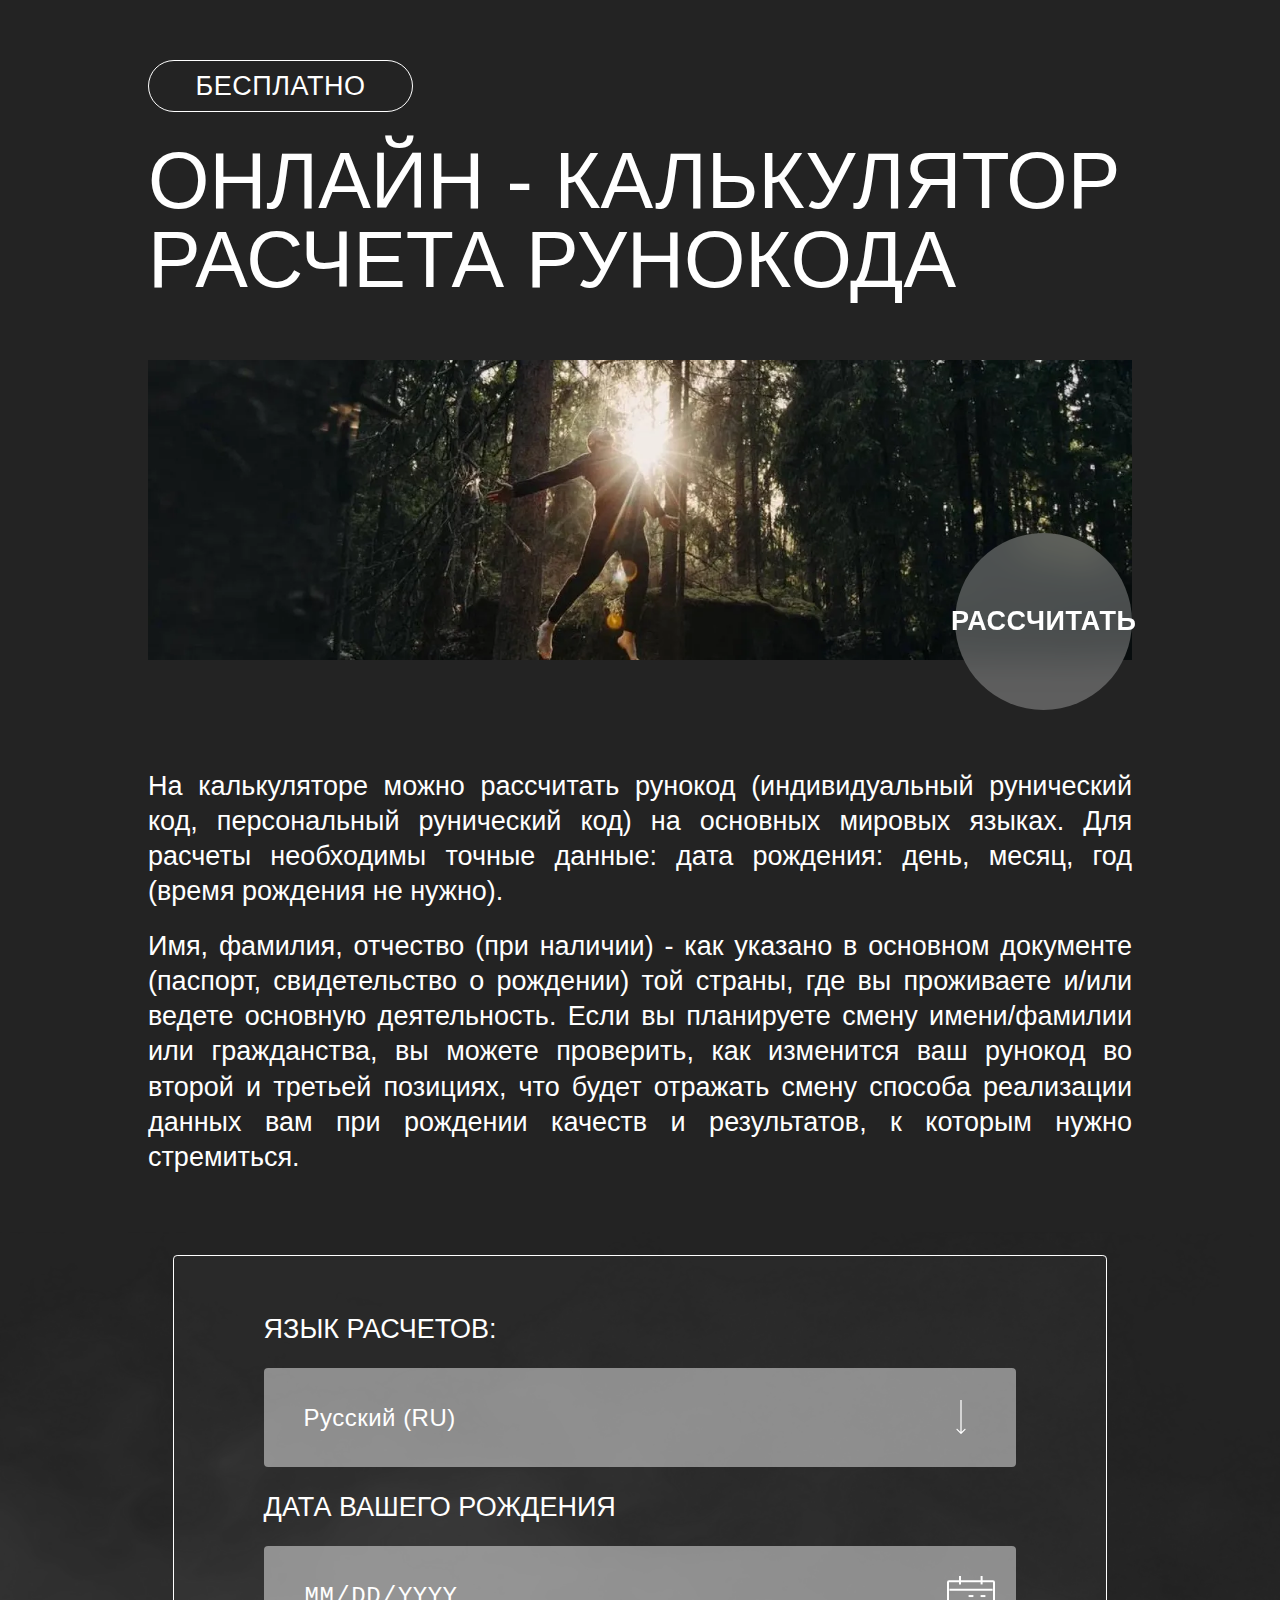
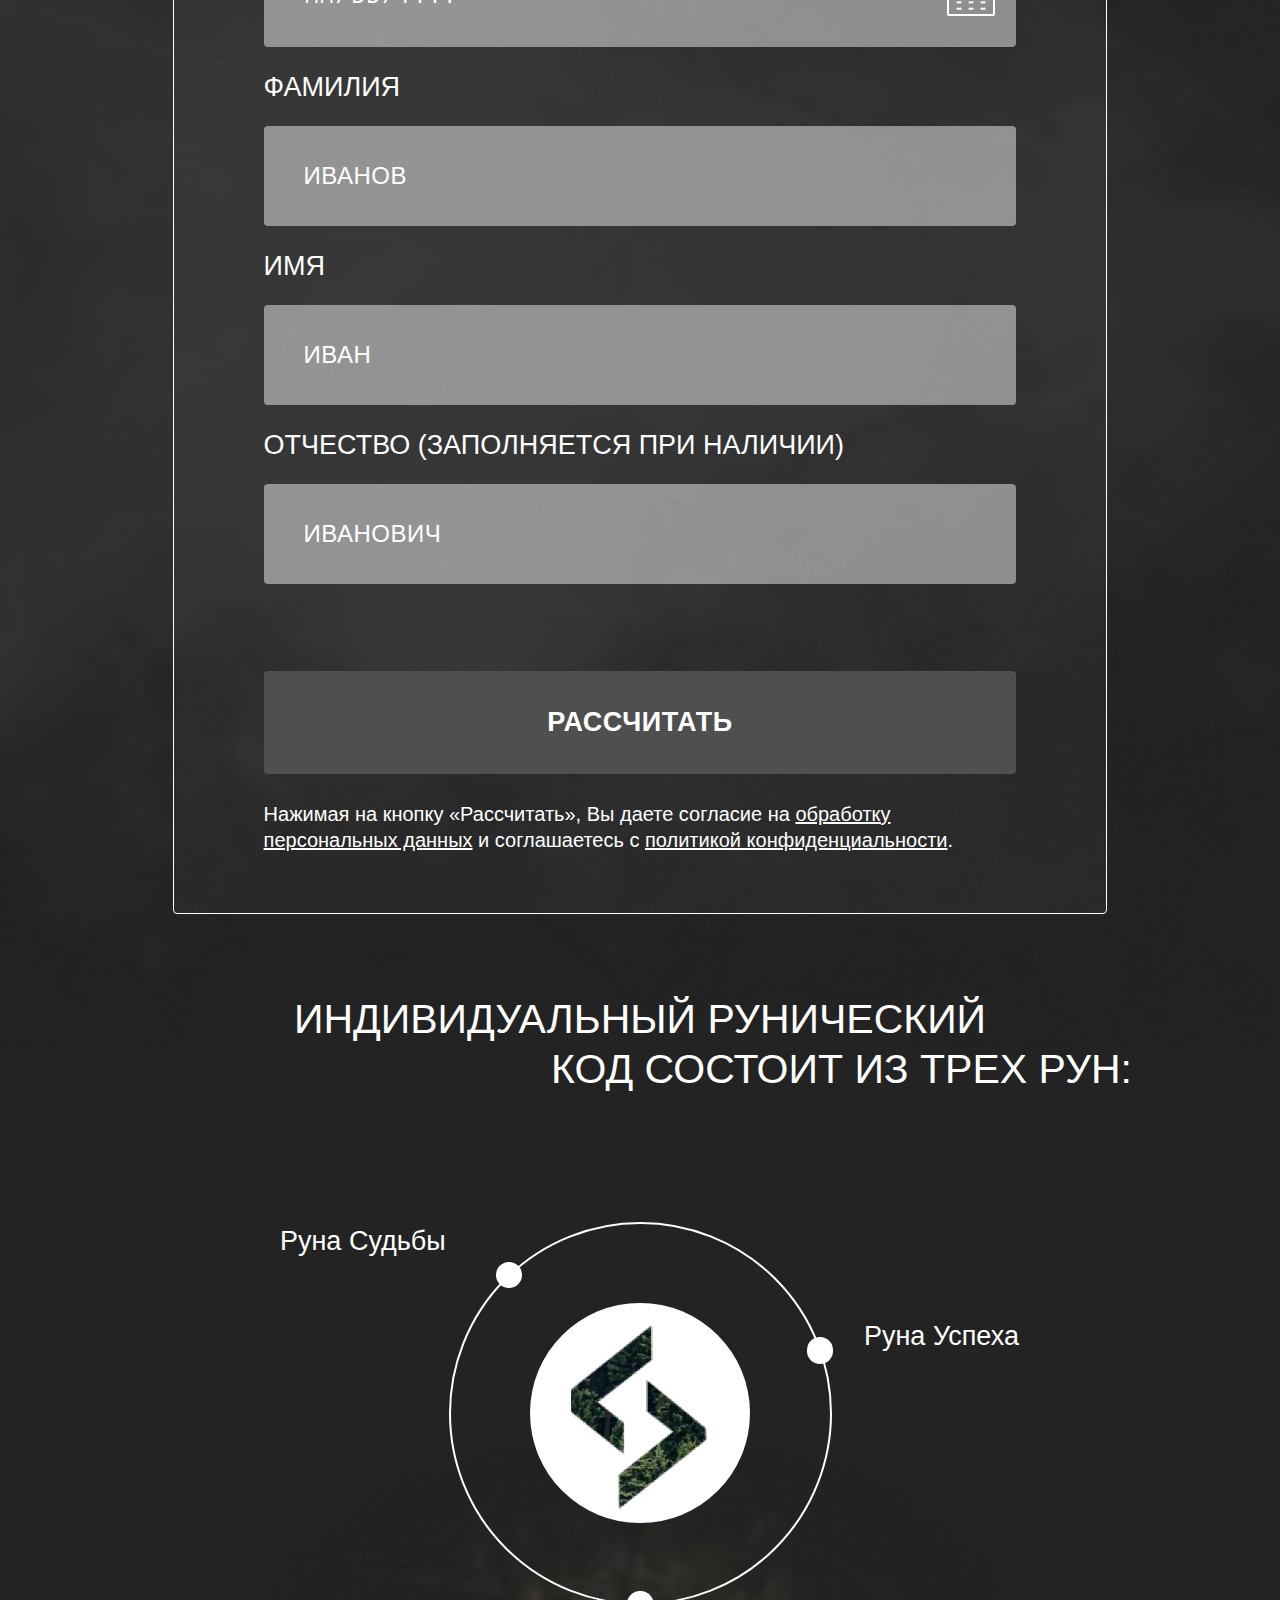
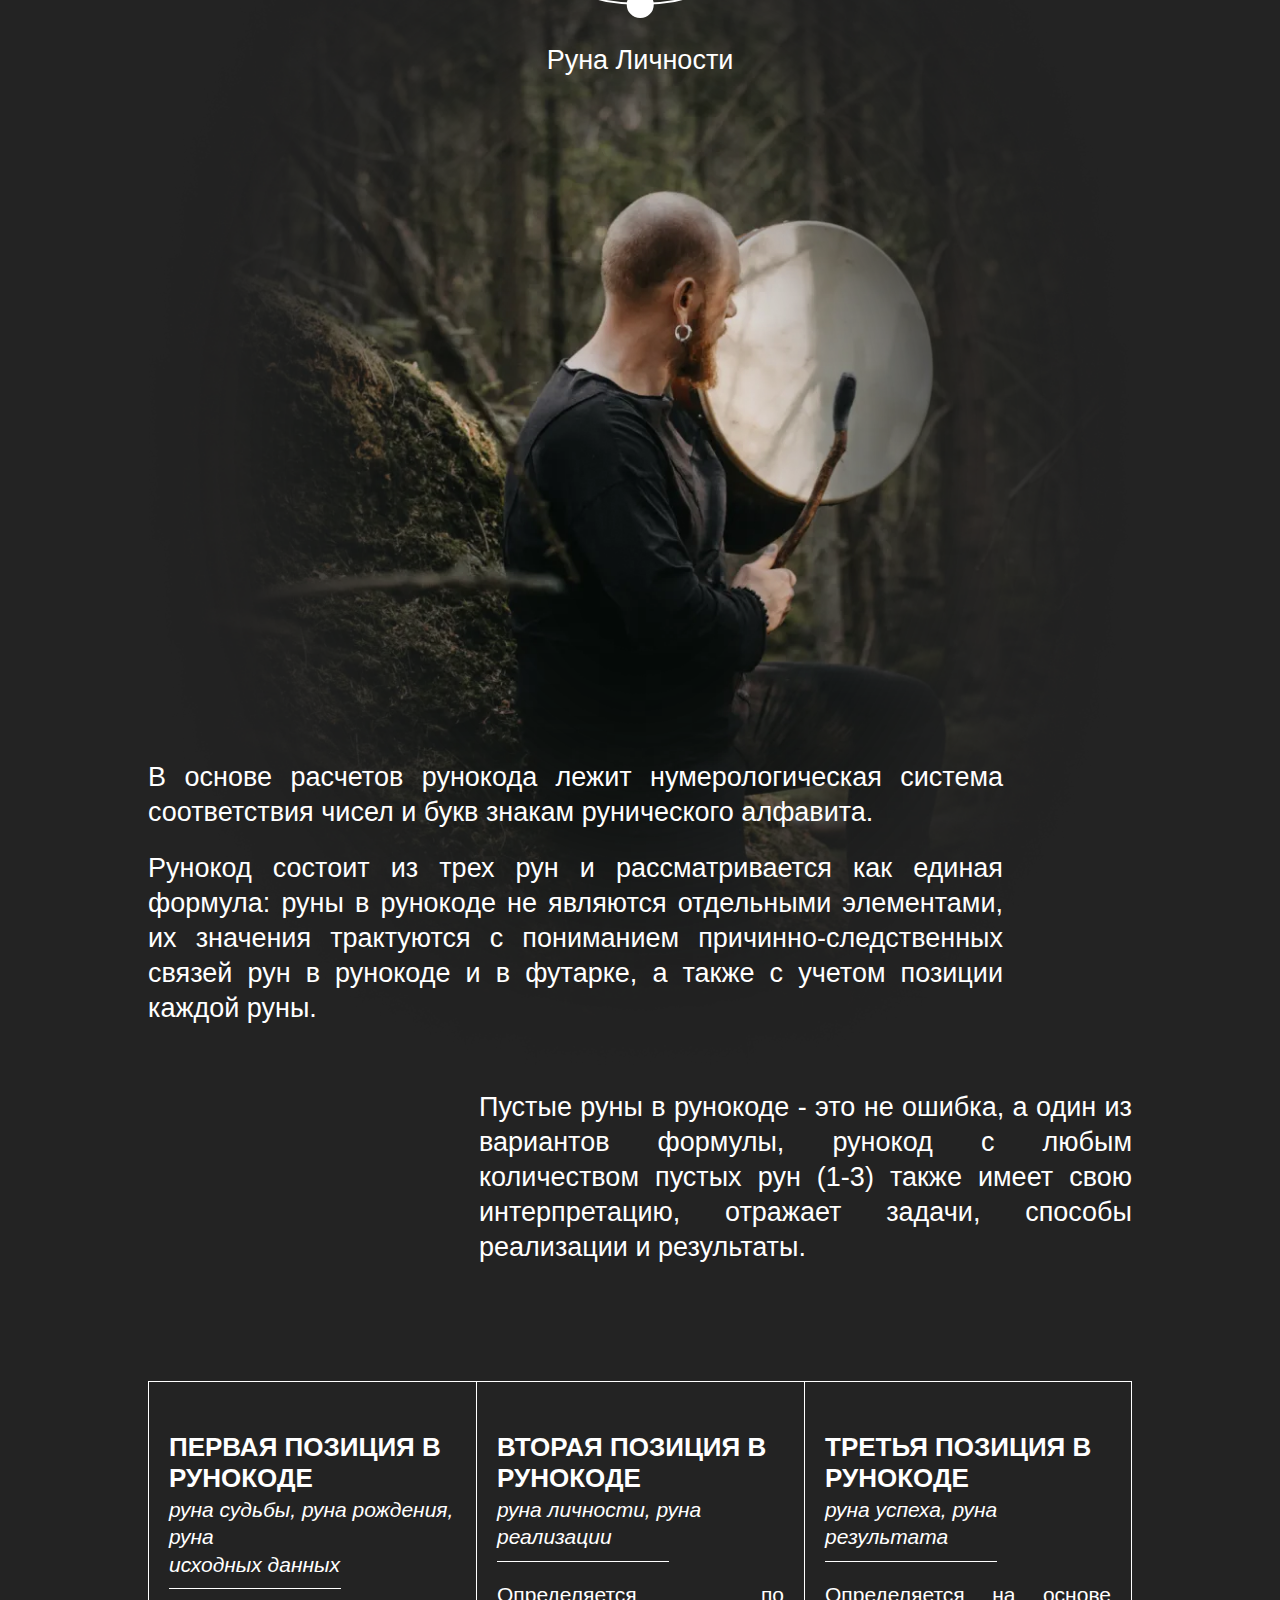
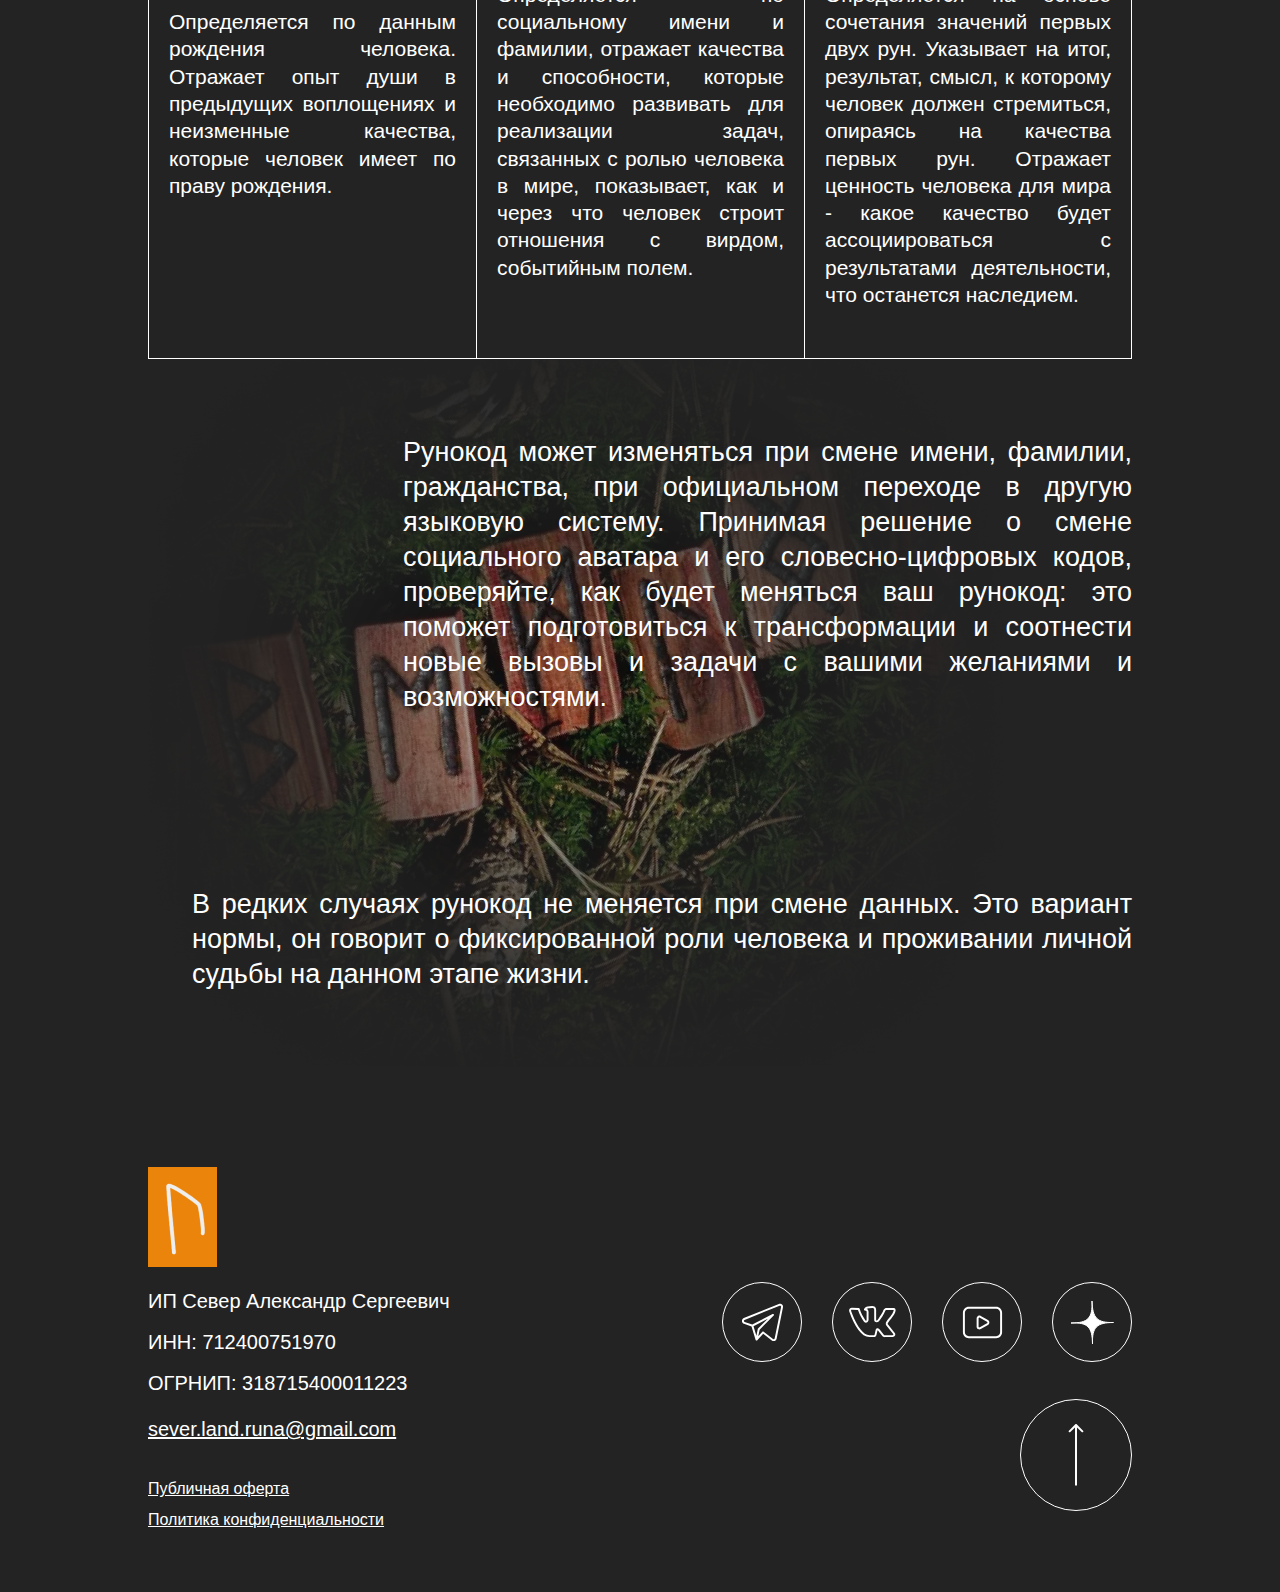
==== index.html @ f1c8bef9 "update" ====
<!DOCTYPE html>
<html lang="en">
<head>
	<meta charset="UTF-8">
	<meta name="viewport" content="width=device-width, initial-scale=1.0">
	<title>Онлайн-калькулятор расчёта индивидуального рунического кода (ИРК)</title>

	<!-- FONTS -->
	<link href="https://fonts.cdnfonts.com/css/neutral-face" rel="stylesheet">
	<link href="https://fonts.cdnfonts.com/css/open-sans" rel="stylesheet">
	<!-- ./FONTS -->

	<link rel="stylesheet" href="css/app.css">
</head>
<body>
	<header class="rune-header" id="runeHeader">
		<div class="container">
			<div class="badge">Бесплатно</div>
			<h1>Онлайн - калькулятор <span><span>расчета рунокода</span></span></h1>
			<div class="rune-header-img relative">
				<img src="img/header-bg.webp" srcset="img/header-bg@2x.webp 2x" alt="ALT">
				<a href="#runeCalcForm" class="rune-header-btn">Рассчитать</a>
			</div>
			<div class="rune-header-text">
				<p>На калькуляторе можно рассчитать рунокод (индивидуальный рунический код, персональный рунический код) на основных мировых языках. Для расчеты необходимы точные данные: дата рождения: день, месяц, год (время рождения не нужно).</p>
				<p><b>Имя, фамилия, отчество (при наличии)</b> - как указано в основном документе (паспорт, свидетельство о рождении) той страны, где вы проживаете и/или ведете основную деятельность. Если вы планируете смену имени/фамилии или гражданства, вы можете проверить, как изменится ваш рунокод во второй и третьей позициях, что будет отражать смену способа реализации данных вам при рождении качеств и результатов, к которым нужно стремиться.</p>
			</div>
		</div>
	</header>

	<main>

		<section class="rune-calc-section" id="runeCalcSection">

			<img src="img/smoke.webp" srcset="img/smoke@2x.webp 2x" class="rune-calc-section-bg" />
			<div class="container">
				<form class="rune-calc-form" id="runeCalcForm">
					<div class="rune-form-group">
						<label for="rc_language">Язык расчетов:</label>
						<div class="custom-select">
							<select id="rc_language" name="rc_language">
								<option value="ru">Русский (RU)</option>
								<option value="en">English (EN)</option>
							</select>
						</div>
					</div>
					<div class="rune-form-group">
						<label for="rc_date">Дата вашего рождения</label>
						<input type="date" name="rc_date" id="rc_date" required>
					</div>
					<div class="rune-form-group">
						<label for="rc_familiya">Фамилия</label>
						<input type="text" placeholder="Иванов" name="rc_familiya" id="rc_familiya" required>
					</div>
					<div class="rune-form-group">
						<label for="rc_imya">Имя</label>
						<input type="text" placeholder="Иван" name="rc_imya" id="rc_imya" required>
					</div>
					<div class="rune-form-group">
						<label for="rc_otchestvo">Отчество (заполняется при наличии)</label>
						<input type="text" placeholder="Иванович" name="rc_otchestvo" id="rc_otchestvo">
					</div>					
					<button type="submit" class="btn">Рассчитать</button>
					<span class="agree">Нажимая на кнопку «Рассчитать», Вы даете согласие на <a href="#">обработку персональных данных</a> и соглашаетесь с <a href="#">политикой конфиденциальности</a>.</span>
				</form>

				<h2>Индивидуальный Рунический <span><span>Код состоит из трех рун:</span></span></h2>

				<div class="circle-wrapper">
					<div class="circle">
						<div class="circle-logo">
							<img src="img/circle-logo.png" alt="ALT">
						</div>
						<div class="label top">Руна Судьбы</div>
						<div class="label right">Руна Успеха</div>
						<div class="label bottom">Руна Личности</div>
						<div class="dot dot-1"></div>
						<div class="dot dot-2"></div>
						<div class="dot dot-3"></div>
					</div>
				</div>

				<div id="runeCalcAbout">

					<div class="rune-calc-section-with-img">
						<div class="rune-calc-section-text-block first-text-block">
							<p><span class="mobile-element">—</span> В основе расчетов рунокода лежит нумерологическая система соответствия чисел и букв знакам рунического алфавита.</p>
							<p>Рунокод состоит из трех рун и рассматривается как единая формула: руны в рунокоде не являются отдельными элементами, их значения трактуются с пониманием причинно-следственных связей рун в рунокоде и в футарке, а также с учетом позиции каждой руны.</p>
						</div>
						<img src="img/man.webp" srcset="img/man@2x.webp 2x" alt="ALT">
						<div class="rune-calc-section-text-block last-text-block">
							<p><span class="mobile-element">—</span> Пустые руны в рунокоде - это не ошибка, а один из вариантов формулы, рунокод с любым количеством пустых рун (1-3) также имеет свою интерпретацию, отражает задачи, способы реализации и результаты.
							</p>
						</div>
					</div>

					<div class="rune-calc-section-descr">

						<p class="rune-calc-section-descr-title">Три руны символизируют судьбоносные жизненные<br/> параметры (константы), как основу личного вирда.</p>

						<div class="rune-calc-section-descr-item">
							<h3>Первая позиция в рунокоде</h3>
							<em>руна судьбы, руна рождения, руна <br/>исходных данных</em>
							<p>Определяется по данным рождения человека. Отражает опыт души в предыдущих воплощениях и неизменные качества, которые человек имеет по праву рождения.</p>
						</div>

						<div class="rune-calc-section-descr-item">
							<h3>Вторая позиция в рунокоде</h3>
							<em>руна личности, руна реализации</em>
							<p>Определяется по социальному имени и фамилии, отражает качества и способности, которые необходимо развивать для реализации задач, связанных с ролью человека в мире, показывает, как и через что человек строит отношения с вирдом, событийным полем.</p>
						</div>

						<div class="rune-calc-section-descr-item">
							<h3>Третья позиция в рунокоде</h3>
							<em>руна успеха, руна результата</em>
							<p>Определяется на основе сочетания значений первых двух рун. Указывает на итог, результат, смысл, к которому человек должен стремиться, опираясь на качества первых рун. Отражает ценность человека для мира - какое качество будет ассоциироваться с результатами деятельности, что останется наследием.</p>
						</div>

					</div>
					<!-- /.rune-calc-section-descr -->

					<div class="rune-calc-section-descr-end">
						<img src="img/rune-bg.webp" srcset="img/rune-bg@2x.webp 2x" alt="ALT">
						<div class="text-block">
							<p>Рунокод может изменяться при смене имени, фамилии, гражданства, при официальном переходе в другую языковую систему. Принимая решение о смене социального аватара и его словесно-цифровых кодов, проверяйте, как будет меняться ваш рунокод: это поможет подготовиться к трансформации и соотнести новые вызовы и задачи с вашими желаниями и возможностями.</p>
							<p>В редких случаях рунокод не меняется при смене данных. Это вариант нормы, он говорит о фиксированной роли человека и проживании личной судьбы на данном этапе жизни.</p>
						</div>
					</div>

				</div>
				<!-- /#runeCalcAbout -->

				<div id="runeCalcResult" class="rune-calc-result" style="display: none;">
					<div id="runeCalcResultRunes">
					  <div class="spoiler">
							<div class="spoiler__intro">
								<h3 class="spoiler__btn">
									<span>Общее описание</span>
									<img src="img/icons/arrow-up.svg" />
								</h3>
							</div>
							<div class="spoiler__content">
								<h4>Руна судьбы</h4>
								<p>Это та карма, которую каждый принёс из прошлого воплощения. Скопленный и сохранённый опыт; это то, что человек достиг, достиг сам проживанием своей судьбы во всех предыдущих своих рождениях. Это то, что реально принадлежит ему по праву. Руна Судьбы не имеет никакого отношения к роду и семье, это только личное — то, что уже было наработано.</p>
								<p>Руна Судьбы — это данность, изменить которую не дано никому. Норны ткут один раз.</p>

								<h4>Руна личности</h4>
								<p>Основа Руны Личности — это социальное имя, которое в настоящую эпоху человек может менять так, как ему заблагорассудится. Что невозможно было бы в стародавние времена, когда имя отображало характер человека, его богов-покровителей и, конечно же, кровь — принадлежность к какому-то роду-племени. Иногда в имени кодировалась и принадлежность к месту, что в мистике имянаречения тоже не является случайным фактором.</p>
								<p>Теперь же социальное имя изменчиво и переменчиво и, как следствие (а может быть, не следствие, а наоборот — программная причина), изменчивой и переменчивой становится и Руна Личности. Помня, что эта руна отображает ТЗ человека на данное воплощение, отображает некие личностные качества, которые необходимо наработать или приобрести, видим, что в настоящую эпоху у человека есть такое право — менять своё ТЗ, перепрограммировать свою судьбу как отображаемый сценарий жизненного пути. У человека есть право иначе расставить акценты личности, проявить или спрятать свою натуру и, как следствие, реализоваться в совсем иных результатах. Но, подчеркну, всё это ему доступно только в мире людей, только в пространстве социальных игр. В анналах «Книги Судеб», в узорах полотна Норн его линия неизменна, а смена личности — это не смена узора на полотне реальности, а просто окрашивание этого узора в иные оттенки.</p>
								<h4>Руна успеха</h4>
								<p>Итоговая руна результата. Описывает тот след, тот отпечаток вашего сознания, вашей личности и жизни, который ожидаем от вас в данной реальности. Это то, что делается не для себя, а то, что останется после вас. Как доказательство, что программа судьбы была понята и отработана полно и с ожидаемым результатом, что природные дары (или их отсутствие) нашли верное применение, — и это правильно.</p>
							</div>
					  </div>
						<div id="runesWrapper" class="runes-wrapper">
							<div class="runes-item">
								<h4>Руна Судьбы:</h4>
								<div id="essenceRune"></div>
							</div>
							<div class="runes-item">
								<h4>Руна Личности:</h4>
								<div id="personalityRune"></div>
							</div>
							<div class="runes-item">
								<h4>Руна Успеха:</h4>
								<div id="goldenRune"></div>
							</div>
						</div>

						<div class="rune-video-player">
							<iframe src="https://www.youtube.com/embed/qw1VFWuE-IA?si=dVlohnWeuxF30bO2" title="YouTube video player" frameborder="0" allow="accelerometer; autoplay; clipboard-write; encrypted-media; gyroscope; picture-in-picture; web-share" referrerpolicy="strict-origin-when-cross-origin" allowfullscreen></iframe>
							<!-- <button class="play"><img src="img/icons/play.png" alt="Play"></button> -->
						</div>

					</div>
				</div>

			</div>

		</section>

	</main>

	<footer class="rune-footer">
		<div class="container">
			<div class="rune-footer-wrapper">
				<div class="rune-footer-left">
					<img src="img/logo.jpg" srcset="img/logo@2x.jpg 2x" class="rune-footer-logo" alt="ALT">
					<div class="rune-footer-info">
						<p>ИП Север Александр Сергеевич</p>
						<p>ИНН: 712400751970</p>
						<p>ОГРНИП: 318715400011223</p>
					</div>
					<a href="mailto:sever.land.runa@gmail.com" class="rune-footer-email">sever.land.runa@gmail.com</a>
					<div class="rune-footer-links">
						<a href="#">Публичная оферта</a>
						<a href="#">Политика конфиденциальности</a>
					</div>
				</div>
				<div class="rune-footer-right">
					<div class="rune-footer-socials">
						<a href="#" class="rune-footer-socials-link">
							<img src="img/icons/telegram.svg" alt="Telegram">
						</a>
						<a href="#" class="rune-footer-socials-link">
							<img src="img/icons/vkontakte.svg" alt="VK">
						</a>
						<a href="#" class="rune-footer-socials-link">
							<img src="img/icons/youtube.svg" alt="YouTube">
						</a>
						<a href="#" class="rune-footer-socials-link">
							<img src="img/icons/4.svg" alt="HZ">
						</a>
					</div>

					<a href="#runeHeader" class="scroll-top">
						<img src="img/icons/arrow-up.svg" alt="Scroll Top" />
					</a>

				</div>
			</div>
		</div>
	</footer>

	<script src="js/calc.js"></script>
	<script src="js/app.js"></script>

</body>
</html>
---- css/app.css ----
@charset "UTF-8";
* {
  margin: 0;
  padding: 0;
  -webkit-box-sizing: border-box;
          box-sizing: border-box;
}

:root {
  --index: calc(1vw + 1vh);
  --white-color: #fff;
  --black-color: #000;
  --bg-color: #232323;
  --accent-color: #EB840B;
  --gray-color: #4F4F4F;
  --light-gray-color: #EEEEEE;
  --body-font-family: "Open Sans";
  --heading-font-family: "Neutral Face";
}

html,
body {
  height: 100%;
}

body {
  background-color: var(--bg-color);
  font-family: var(--body-font-family), sans-serif;
  line-height: 1.3;
  font-weight: 300;
  min-width: 320px;
  overflow-x: hidden;
  color: var(--white-color);
}
@media (min-width: 1280px) {
  body {
    font-size: 27px;
  }
}
@media (max-width: 640px) {
  body {
    font-size: 10px;
  }
}
body p {
  text-align: justify;
}
body p:not(:last-child) {
  margin-bottom: 20px;
}
@media (max-width: 640px) {
  body p:not(:last-child) {
    margin-bottom: 15px;
  }
}

.container {
  max-width: 1478px;
  width: 100%;
  margin: 0 auto;
  padding: 0 20px;
}
.container.no-padding {
  padding: 0;
}
@media (max-width: 1280px) {
  .container {
    max-width: 1024px;
  }
}
@media (max-width: 1024px) {
  .container {
    max-width: 768px;
  }
}
@media (max-width: 768px) {
  .container {
    max-width: 640px;
  }
}
@media (max-width: 640px) {
  .container {
    max-width: 100%;
  }
}

img {
  max-width: 100%;
  height: auto;
}

section {
  padding: calc(var(--index) * 2.2) 0;
  position: relative;
}
@media (min-width: 1280px) {
  section {
    padding: 40px 0;
  }
}
section h2 {
  font-family: var(--heading-font-family), sans-serif;
  text-transform: uppercase;
  text-align: center;
  font-weight: normal;
  font-size: calc(var(--index) * 1.3);
  margin-bottom: calc(var(--index) * 2.3);
}
@media (min-width: 1280px) {
  section h2 {
    font-size: 41px;
    line-height: 50px;
    margin-bottom: 128px;
  }
}
@media (max-width: 640px) {
  section h2 {
    font-size: 14px;
    margin-bottom: 25px;
  }
}
section h2 > span {
  display: -webkit-box;
  display: -ms-flexbox;
  display: flex;
  -webkit-box-pack: end;
      -ms-flex-pack: end;
          justify-content: end;
}
@media (max-width: 640px) {
  section h2 > span {
    display: block;
  }
}

.btn {
  font-weight: bold;
  text-transform: uppercase;
  letter-spacing: 0.02em;
  background-color: var(--gray-color);
  color: var(--white-color);
  border-radius: 4.1162px;
  cursor: pointer;
  border: none;
  border-radius: 4.1162px;
  -webkit-transition: all 0.25s ease-in-out;
  transition: all 0.25s ease-in-out;
  font-size: calc(var(--index));
  padding: calc(var(--index) * 1.2);
}
.btn:hover {
  background-color: var(--accent-color);
}
@media (min-width: 1280px) {
  .btn {
    padding: 36px 40px;
    font-size: 27px;
  }
}
@media (max-width: 640px) {
  .btn {
    font-size: 11px;
  }
}

input,
select {
  color: var(--white-color);
  font-weight: 400;
  letter-spacing: 0.02em;
  background: rgba(238, 238, 238, 0.51);
  border-radius: 4.1162px;
  border: none;
  padding: calc(var(--index) * 1.1) calc(var(--index));
  font-size: calc(var(--index));
}
input::-webkit-input-placeholder, select::-webkit-input-placeholder {
  color: var(--white-color);
}
input::-moz-placeholder, select::-moz-placeholder {
  color: var(--white-color);
}
input:-ms-input-placeholder, select:-ms-input-placeholder {
  color: var(--white-color);
}
input::-ms-input-placeholder, select::-ms-input-placeholder {
  color: var(--white-color);
}
input::placeholder,
select::placeholder {
  color: var(--white-color);
}
@media (min-width: 1280px) {
  input,
  select {
    font-size: 24px;
    padding: 36px 40px;
  }
}
@media (max-width: 640px) {
  input,
  select {
    font-size: 10px;
  }
}

input {
  text-transform: uppercase;
}

select {
  -webkit-appearance: none;
     -moz-appearance: none;
          appearance: none;
  cursor: pointer;
}
select option {
  color: #000;
  display: block;
  padding: 10px;
}

.custom-select {
  position: relative;
  width: 100%;
}
.custom-select::after {
  content: "";
  position: absolute;
  height: calc(var(--index));
  width: calc(var(--index) * 0.7);
  background-image: url(../img/icons/arrow-up.svg);
  background-size: cover;
  top: 50%;
  right: calc(var(--index) * 2.4);
  -webkit-transform: translateY(-50%) rotate(-180deg);
          transform: translateY(-50%) rotate(-180deg);
  z-index: 10;
}
@media (min-width: 1280px) {
  .custom-select::after {
    right: 50px;
    height: 34px;
    width: 10px;
  }
}
@media (max-width: 640px) {
  .custom-select::after {
    right: calc(var(--index) * 1.2);
  }
}

[type=date] {
  background: rgba(238, 238, 238, 0.51) url(../img/icons/date-icon.svg) 97% 50% no-repeat;
}
@media (max-width: 1024px) {
  [type=date] {
    background-size: 7%;
  }
}

[type=date]::-webkit-inner-spin-button {
  display: none;
}

[type=date]::-webkit-calendar-picker-indicator {
  opacity: 0;
}

.mobile-element {
  display: none;
}
@media (max-width: 768px) {
  .mobile-element {
    display: inline-block;
  }
}

.badge {
  display: -webkit-inline-box;
  display: -ms-inline-flexbox;
  display: inline-flex;
  -webkit-box-align: center;
      -ms-flex-align: center;
          align-items: center;
  -webkit-box-pack: center;
      -ms-flex-pack: center;
          justify-content: center;
  text-align: center;
  line-height: 1;
  text-transform: uppercase;
  letter-spacing: 0.02em;
  border: 1px solid var(--white-color);
  border-radius: 100px;
  font-weight: normal;
  padding: 0 16px;
  min-width: calc(var(--index) * 3);
  height: calc(var(--index) * 2);
}
@media (min-width: 1280px) {
  .badge {
    min-width: 265px;
    height: 52px;
  }
}
@media (max-width: 640px) {
  .badge {
    font-size: 8px;
  }
}

.relative {
  position: relative;
}

.rune-header {
  padding: calc(var(--index) * 2.2) 0;
}
@media (min-width: 1280px) {
  .rune-header {
    padding: 60px 0 40px 0;
  }
}
.rune-header .badge {
  margin-bottom: calc(var(--index) * 2);
}
@media (min-width: 1280px) {
  .rune-header .badge {
    margin-bottom: 30px;
  }
}
.rune-header h1 {
  font-size: 92px;
  text-transform: uppercase;
  line-height: 80px;
  font-family: var(--heading-font-family), sans-serif;
  font-weight: 400;
  margin-bottom: 50px;
  display: block;
}
.rune-header h1 > span {
  display: block;
  font-size: 80px;
}
@media (max-width: 1280px) {
  .rune-header h1 > span {
    font-size: inherit;
  }
}
@media (max-width: 640px) {
  .rune-header h1 > span {
    display: -webkit-box;
    display: -ms-flexbox;
    display: flex;
    -webkit-box-pack: end;
        -ms-flex-pack: end;
            justify-content: end;
  }
  .rune-header h1 > span span {
    width: -webkit-min-content;
    width: -moz-min-content;
    width: min-content;
  }
}
@media (max-width: 1280px) {
  .rune-header h1 {
    font-size: calc(var(--index) * 3.62);
    line-height: 1;
    margin-bottom: calc(var(--index) * 2.75);
  }
}
.rune-header-img {
  margin-bottom: 90px;
}
@media (max-width: 1280px) {
  .rune-header-img {
    margin-bottom: calc(var(--index) * 5);
  }
}
.rune-header-img img {
  display: block;
  width: 100%;
}
.rune-header-btn {
  position: absolute;
  right: 0;
  bottom: -50px;
  border: none;
  outline: none;
  color: var(--white-color);
  text-decoration: none;
  text-transform: uppercase;
  font-weight: bold;
  letter-spacing: 0.02em;
  display: -webkit-inline-box;
  display: -ms-inline-flexbox;
  display: inline-flex;
  -webkit-box-align: center;
      -ms-flex-align: center;
          align-items: center;
  -webkit-box-pack: center;
      -ms-flex-pack: center;
          justify-content: center;
  width: 282px;
  height: 282px;
  border-radius: 100%;
  background-color: rgba(255, 255, 255, 0.27);
  -webkit-backdrop-filter: blur(16.85px);
          backdrop-filter: blur(16.85px);
  -webkit-transition: all 0.25s ease-in-out;
  transition: all 0.25s ease-in-out;
}
.rune-header-btn:hover {
  background-color: var(--accent-color);
}
@media (max-width: 1280px) {
  .rune-header-btn {
    width: calc(var(--index) * 8.1);
    height: calc(var(--index) * 8.1);
  }
}
@media (max-width: 768px) {
  .rune-header-btn {
    font-size: 10px;
  }
}
.rune-header b {
  font-weight: 300;
}
@media (max-width: 768px) {
  .rune-header b {
    font-weight: 600;
  }
}

.rune-calc-section-bg {
  position: absolute;
  width: 100%;
  height: auto;
  top: 0;
  left: 0;
  z-index: -1;
  opacity: 0.4;
}

.rune-calc-form {
  border: 1.37207px solid var(--white-color);
  max-width: 95%;
  margin: 0 auto calc(var(--index) * 1.3);
  border-radius: 4.1162px;
  display: -webkit-box;
  display: -ms-flexbox;
  display: flex;
  -webkit-box-orient: vertical;
  -webkit-box-direction: normal;
      -ms-flex-direction: column;
          flex-direction: column;
  background: rgba(252, 252, 252, 0.03);
  padding: calc(var(--index) * 2.7) calc(var(--index) * 1.8);
  gap: calc(var(--index) * 1.35);
}
@media (min-width: 1280px) {
  .rune-calc-form {
    gap: 27px;
    padding: 60px 90px;
    margin-bottom: 80px;
  }
}
@media (max-width: 768px) {
  .rune-calc-form {
    max-width: 100%;
  }
}
@media (max-width: 640px) {
  .rune-calc-form {
    margin-bottom: 14px;
  }
}
.rune-calc-form input, .rune-calc-form select {
  width: 100%;
}
.rune-calc-form .btn {
  margin-top: calc(var(--index) * 2.2);
}
@media (min-width: 1280px) {
  .rune-calc-form .btn {
    margin-top: 60px;
  }
}
.rune-calc-form .agree {
  font-weight: 300;
  font-size: calc(var(--index) * 0.85);
}
@media (min-width: 1280px) {
  .rune-calc-form .agree {
    font-size: 20px;
  }
}
.rune-calc-form .agree a {
  color: var(--white-color);
  -webkit-transition: all 0.25s ease-in-out;
  transition: all 0.25s ease-in-out;
}
.rune-calc-form .agree a:hover {
  text-decoration: none;
}

.rune-form-group {
  display: -webkit-box;
  display: -ms-flexbox;
  display: flex;
  -webkit-box-orient: vertical;
  -webkit-box-direction: normal;
      -ms-flex-direction: column;
          flex-direction: column;
  gap: calc(var(--index) * 1.2);
}
@media (min-width: 1280px) {
  .rune-form-group {
    gap: 25px;
  }
}
.rune-form-group label {
  text-transform: uppercase;
  font-family: var(--heading-font-family), sans-serif;
  line-height: 1;
}

.rune-calc-section-with-img {
  text-align: center;
  position: relative;
  -webkit-transform: translateY(-15%);
          transform: translateY(-15%);
}
@media (max-width: 768px) {
  .rune-calc-section-with-img {
    -webkit-transform: translateY(0);
            transform: translateY(0);
    margin-top: 17%;
  }
}

.rune-calc-section-text-block.first-text-block {
  position: absolute;
  left: 0;
  bottom: 5%;
}
.rune-calc-section-text-block.first-text-block p {
  max-width: 855px;
}
@media (max-width: 768px) {
  .rune-calc-section-text-block.first-text-block {
    position: relative;
    bottom: auto;
  }
}
.rune-calc-section-text-block.last-text-block {
  display: -webkit-box;
  display: -ms-flexbox;
  display: flex;
  -webkit-box-pack: end;
      -ms-flex-pack: end;
          justify-content: end;
  position: absolute;
  top: 100%;
  width: 100%;
}
.rune-calc-section-text-block.last-text-block p {
  max-width: 653px;
}
@media (max-width: 768px) {
  .rune-calc-section-text-block.last-text-block {
    position: relative;
    top: auto;
  }
}

.rune-calc-section-descr {
  display: grid;
  grid-template-columns: repeat(3, 1fr);
  margin-top: calc(var(--index) * 5.2);
}
.rune-calc-section-descr > * {
  border: 1px solid #fff;
}
.rune-calc-section-descr > *:not(:last-child) {
  border-right: 0;
}
@media (min-width: 1280px) {
  .rune-calc-section-descr {
    margin-top: 100px;
  }
}
@media (max-width: 768px) {
  .rune-calc-section-descr {
    display: block;
  }
  .rune-calc-section-descr > * {
    border: none;
  }
}
.rune-calc-section-descr-item {
  padding: calc(var(--index) * 1.2) calc(var(--index));
  position: relative;
}
@media (min-width: 1280px) {
  .rune-calc-section-descr-item {
    padding: 50px 20px;
    font-size: 21px;
    font-weight: 300;
  }
}
@media (max-width: 1024px) {
  .rune-calc-section-descr-item {
    font-size: 14px;
  }
}
@media (max-width: 640px) {
  .rune-calc-section-descr-item {
    font-size: 10px;
  }
}
@media (max-width: 768px) {
  .rune-calc-section-descr-item {
    text-align: center;
    padding: 0;
  }
  .rune-calc-section-descr-item:not(:last-child) {
    padding-bottom: 65px;
    margin-bottom: 16px;
  }
  .rune-calc-section-descr-item:not(:last-child)::after {
    content: "";
    position: absolute;
    height: 48px;
    width: 1px;
    background-color: #fff;
    bottom: 0;
    left: 50%;
    -webkit-transform: translateX(-50%);
            transform: translateX(-50%);
  }
  .rune-calc-section-descr-item p {
    text-align: center;
  }
}
.rune-calc-section-descr-item h3 {
  font-size: 26px;
  text-transform: uppercase;
  font-weight: 600;
  margin-bottom: 2px;
  font-size: calc(var(--index) * 1.1);
  line-height: 1.2;
}
@media (min-width: 1280px) {
  .rune-calc-section-descr-item h3 {
    font-size: 26px;
  }
}
.rune-calc-section-descr-item em {
  position: relative;
  padding-bottom: 10px;
  margin-bottom: 20px;
  display: block;
}
@media (max-width: 640px) {
  .rune-calc-section-descr-item em {
    padding-bottom: 5px;
    margin-bottom: 12px;
  }
}
.rune-calc-section-descr-item em::after {
  content: "";
  height: 0.65px;
  width: 60%;
  position: absolute;
  top: 100%;
  left: 0;
  background-color: #fff;
}
@media (max-width: 768px) {
  .rune-calc-section-descr-item em::after {
    left: 50%;
    -webkit-transform: translateX(-50%);
            transform: translateX(-50%);
    width: 122px;
  }
}

.rune-calc-section-descr-title {
  display: none;
}
@media (max-width: 768px) {
  .rune-calc-section-descr-title {
    display: block;
    text-align: center;
    padding-bottom: 42px;
    margin-bottom: 16px;
    position: relative;
  }
  .rune-calc-section-descr-title::after {
    content: "";
    position: absolute;
    height: 26px;
    width: 1px;
    background-color: #fff;
    bottom: 0;
    left: 50%;
    -webkit-transform: translateX(-50%);
            transform: translateX(-50%);
  }
}

.rune-calc-section-descr-end {
  display: -webkit-box;
  display: -ms-flexbox;
  display: flex;
  -webkit-box-align: center;
      -ms-flex-align: center;
          align-items: center;
  -webkit-box-pack: justify;
      -ms-flex-pack: justify;
          justify-content: space-between;
  position: relative;
}
@media (max-width: 768px) {
  .rune-calc-section-descr-end {
    margin: 70px 0 80px;
  }
  .rune-calc-section-descr-end img {
    margin-top: 50px;
  }
}
.rune-calc-section-descr-end .text-block {
  position: absolute;
  right: 0;
  top: 0;
  height: 100%;
  display: -webkit-box;
  display: -ms-flexbox;
  display: flex;
  -webkit-box-orient: vertical;
  -webkit-box-direction: normal;
      -ms-flex-direction: column;
          flex-direction: column;
  -ms-flex-pack: distribute;
      justify-content: space-around;
  -webkit-box-align: end;
      -ms-flex-align: end;
          align-items: end;
}
@media (max-width: 768px) {
  .rune-calc-section-descr-end .text-block {
    -webkit-box-pack: justify;
        -ms-flex-pack: justify;
            justify-content: space-between;
    font-size: 14px;
  }
}
@media (max-width: 640px) {
  .rune-calc-section-descr-end .text-block {
    font-size: 10px;
  }
}
.rune-calc-section-descr-end .text-block p:first-child {
  max-width: 729px;
}
.rune-calc-section-descr-end .text-block p:last-child {
  max-width: 940px;
}

.rune-calc-result {
  margin-top: calc(var(--index) * 6);
}
@media (min-width: 1280px) {
  .rune-calc-result {
    margin-top: 165px;
  }
}

.runes-wrapper {
  display: grid;
  grid-template-columns: repeat(3, 1fr);
  gap: 20px;
  margin: calc(var(--index) * 4) 0;
}
@media (min-width: 1280px) {
  .runes-wrapper {
    margin: 70px 0 80px;
  }
}
@media (max-width: 768px) {
  .runes-wrapper {
    display: block;
    margin: 45px 0;
  }
}
.runes-item {
  text-align: center;
}
@media (max-width: 640px) {
  .runes-item {
    margin-bottom: 43px;
  }
}
.runes-item h4 {
  font-weight: 600;
  text-transform: uppercase;
  font-size: calc(var(--index) * 1.3);
  line-height: 1.2;
  margin-bottom: 30px;
}
@media (min-width: 1280px) {
  .runes-item h4 {
    font-size: 40px;
  }
}
@media (max-width: 640px) {
  .runes-item h4 {
    margin-bottom: 24px;
    font-size: 14px;
  }
}
.runes-item img {
  margin-bottom: 21px;
}
.runes-item h5 {
  font-weight: 300;
  margin-bottom: 15px;
  font-size: calc(var(--index) * 1.3);
}
@media (min-width: 1280px) {
  .runes-item h5 {
    font-size: 48px;
  }
}
@media (max-width: 768px) {
  .runes-item h5 {
    font-size: 14px;
  }
}
@media (max-width: 640px) {
  .runes-item h5 {
    margin-bottom: 9px;
  }
}
.runes-item small {
  font-size: 27px;
  font-weight: 300;
}
@media (max-width: 1024px) {
  .runes-item small {
    font-size: 14px;
  }
}
@media (max-width: 640px) {
  .runes-item small {
    font-size: 10px;
  }
}

.rune-video-player {
  max-width: 1135px;
  aspect-ratio: 16/9;
  background: #000;
  margin: 0 auto;
  display: -webkit-box;
  display: -ms-flexbox;
  display: flex;
  -webkit-box-align: center;
      -ms-flex-align: center;
          align-items: center;
  -webkit-box-pack: center;
      -ms-flex-pack: center;
          justify-content: center;
  position: relative;
}
.rune-video-player iframe {
  position: absolute;
  width: 100%;
  height: 100%;
  top: 0;
  left: 0;
  z-index: 100;
}
.rune-video-player button {
  background-color: transparent;
  outline: none;
  border: none;
  cursor: pointer;
}

.circle {
  position: relative;
  border-radius: 50%;
  border: 2.45603px solid var(--white-color);
  display: -webkit-box;
  display: -ms-flexbox;
  display: flex;
  -webkit-box-align: center;
      -ms-flex-align: center;
          align-items: center;
  -webkit-box-pack: center;
      -ms-flex-pack: center;
          justify-content: center;
  width: calc(var(--index) * 14.2);
  height: calc(var(--index) * 14.2);
  z-index: 100;
  /* Стили для точек */
}
@media (min-width: 1280px) {
  .circle {
    width: 383px;
    height: 383px;
  }
}
.circle-wrapper {
  display: -webkit-box;
  display: -ms-flexbox;
  display: flex;
  -webkit-box-pack: center;
      -ms-flex-pack: center;
          justify-content: center;
}
.circle-logo {
  border-radius: 50%;
  background-color: var(--white-color);
  width: 58%;
  height: 58%;
}
.circle-logo img {
  width: 100%;
}
.circle .label {
  position: absolute;
  width: -webkit-fit-content;
  width: -moz-fit-content;
  width: fit-content;
  white-space: nowrap;
}
@media (max-width: 768px) {
  .circle .label {
    font-size: 10px;
  }
}
.circle .top {
  top: 0; /* Отступ от верхней границы */
  left: -45%;
}
@media (max-width: 640px) {
  .circle .top {
    left: -30%;
  }
}
.circle .right {
  right: -50%; /* Отступ от правой границы */
  top: 25%;
}
@media (max-width: 640px) {
  .circle .right {
    right: -45%;
  }
}
.circle .bottom {
  bottom: -20%; /* Отступ от нижней границы */
  left: 50%;
  -webkit-transform: translateX(-50%);
          transform: translateX(-50%);
}
.circle .dot {
  position: absolute;
  width: 7%; /* Диаметр точки */
  height: 7%; /* Диаметр точки */
  background-color: white; /* Цвет точки */
  border-radius: 50%; /* Делаем точки круглыми */
}
.circle .dot-1 {
  top: 30%;
  left: 94%;
}
.circle .dot-2 {
  top: 10%; /* Положение второй точки сверху */
  left: 12%;
}
.circle .dot-3 {
  bottom: -4%; /* Положение третьей точки снизу */
  left: 50%; /* Положение третьей точки слева */
  -webkit-transform: translateX(-50%);
          transform: translateX(-50%);
}

.spoiler__intro {
  text-align: center;
}
.spoiler__btn {
  display: -webkit-inline-box;
  display: -ms-inline-flexbox;
  display: inline-flex;
  -webkit-box-pack: center;
      -ms-flex-pack: center;
          justify-content: center;
  -webkit-box-align: center;
      -ms-flex-align: center;
          align-items: center;
  cursor: pointer;
  -ms-flex-wrap: nowrap;
      flex-wrap: nowrap;
  text-transform: uppercase;
  font-family: var(--heading-font-family), sans-serif;
  font-weight: 400;
  font-size: calc(var(--index) * 1.3);
  gap: calc(var(--index));
  -webkit-user-select: none;
     -moz-user-select: none;
      -ms-user-select: none;
          user-select: none;
}
@media (min-width: 1280px) {
  .spoiler__btn {
    font-size: 41px;
    gap: 22px;
  }
}
@media (max-width: 640px) {
  .spoiler__btn {
    font-size: 14px;
  }
}
.spoiler__btn img {
  -webkit-transform: rotate(-180deg);
          transform: rotate(-180deg);
  height: calc(var(--index) * 1.2);
}
@media (min-width: 1280px) {
  .spoiler__btn img {
    height: 40px;
  }
}
.spoiler__content {
  max-height: 0;
  overflow: hidden;
  will-change: max-height;
  -webkit-transition: all 0.25s ease-out;
  transition: all 0.25s ease-out;
  opacity: 0;
}
.spoiler__content h4 {
  font-size: calc(var(--index) * 1.3);
  margin-bottom: calc(var(--index) * 1.5);
  font-weight: 600;
  text-transform: uppercase;
}
.spoiler__content h4:not(:first-child) {
  margin-top: calc(var(--index) * 2.2);
}
@media (min-width: 1280px) {
  .spoiler__content h4 {
    font-size: 40px;
    margin-bottom: 30px;
  }
  .spoiler__content h4:not(:first-child) {
    margin-top: 50px;
  }
}
.spoiler.spoiler__active .spoiler__content {
  opacity: 1;
  margin: calc(var(--index) * 3.2) 0;
}
@media (min-width: 1280px) {
  .spoiler.spoiler__active .spoiler__content {
    margin: 70px 0;
  }
}

.rune-footer {
  padding: 60px 0;
  font-size: 20px;
  position: relative;
}
.rune-footer a {
  color: var(--white-color);
}
.rune-footer p:not(:last-child) {
  margin-bottom: 15px;
}
@media (max-width: 768px) {
  .rune-footer {
    padding: 24px 0;
  }
  .rune-footer p {
    text-align: center;
  }
  .rune-footer p:not(:last-child) {
    margin-bottom: 5px;
  }
}
@media (max-width: 640px) {
  .rune-footer {
    font-size: 13px;
  }
}
.rune-footer-wrapper {
  display: -webkit-box;
  display: -ms-flexbox;
  display: flex;
  -webkit-box-pack: justify;
      -ms-flex-pack: justify;
          justify-content: space-between;
}
@media (max-width: 768px) {
  .rune-footer-wrapper {
    -webkit-box-orient: vertical;
    -webkit-box-direction: normal;
        -ms-flex-direction: column;
            flex-direction: column;
    text-align: center;
    -webkit-box-align: center;
        -ms-flex-align: center;
            align-items: center;
  }
}
.rune-footer-logo {
  margin-bottom: 15px;
}
.rune-footer-info {
  margin-bottom: 20px;
}
.rune-footer-email {
  display: inline-block;
  margin-bottom: 37px;
}
@media (max-width: 768px) {
  .rune-footer-email {
    margin-bottom: 0;
  }
}
.rune-footer-links {
  display: -webkit-box;
  display: -ms-flexbox;
  display: flex;
  -webkit-box-orient: vertical;
  -webkit-box-direction: normal;
      -ms-flex-direction: column;
          flex-direction: column;
  gap: 10px;
  font-size: 16px;
}
@media (max-width: 768px) {
  .rune-footer-links {
    position: absolute;
    bottom: 24px;
    width: 100%;
    left: 0;
  }
}
@media (max-width: 640px) {
  .rune-footer-links {
    font-size: 10px;
  }
}
.rune-footer-right {
  text-align: right;
  padding-top: 115px;
}
@media (max-width: 768px) {
  .rune-footer-right {
    padding: 50px 0 70px;
  }
}
.rune-footer-socials {
  display: -webkit-box;
  display: -ms-flexbox;
  display: flex;
  -webkit-box-align: center;
      -ms-flex-align: center;
          align-items: center;
  -ms-flex-wrap: wrap;
      flex-wrap: wrap;
  gap: 30px;
}
@media (max-width: 1024px) {
  .rune-footer-socials {
    gap: 16px;
  }
}
.rune-footer-socials-link {
  width: 80px;
  height: 80px;
  border-radius: 50%;
  display: -webkit-box;
  display: -ms-flexbox;
  display: flex;
  -webkit-box-align: center;
      -ms-flex-align: center;
          align-items: center;
  -webkit-box-pack: center;
      -ms-flex-pack: center;
          justify-content: center;
  border: 1px solid var(--white-color);
  -webkit-transition: all 0.25s ease-in-out;
  transition: all 0.25s ease-in-out;
}
@media (max-width: 1024px) {
  .rune-footer-socials-link {
    width: 44px;
    height: 44px;
  }
  .rune-footer-socials-link img {
    width: 60%;
  }
}
.rune-footer-socials-link img {
  -webkit-transition: all 0.25s ease-in-out;
  transition: all 0.25s ease-in-out;
}
.rune-footer-socials-link:hover {
  background-color: var(--white-color);
}
.rune-footer-socials-link:hover img {
  -webkit-filter: brightness(0);
          filter: brightness(0);
}

.scroll-top {
  width: 112px;
  height: 112px;
  border-radius: 50%;
  display: -webkit-box;
  display: -ms-flexbox;
  display: flex;
  -webkit-box-align: center;
      -ms-flex-align: center;
          align-items: center;
  -webkit-box-pack: center;
      -ms-flex-pack: center;
          justify-content: center;
  border: 1px solid var(--white-color);
  -webkit-transition: all 0.25s ease-in-out;
  transition: all 0.25s ease-in-out;
  margin-top: 37px;
  margin-left: auto;
}
.scroll-top img {
  -webkit-transition: all 0.25s ease-in-out;
  transition: all 0.25s ease-in-out;
}
.scroll-top:hover {
  background-color: var(--white-color);
}
.scroll-top:hover img {
  -webkit-filter: brightness(0);
          filter: brightness(0);
}
@media (max-width: 1024px) {
  .scroll-top {
    width: 44px;
    height: 44px;
  }
  .scroll-top img {
    height: 50%;
  }
}
@media (max-width: 768px) {
  .scroll-top {
    margin-bottom: 30px;
    margin-left: auto;
    margin-right: auto;
  }
}/*# sourceMappingURL=app.css.map */
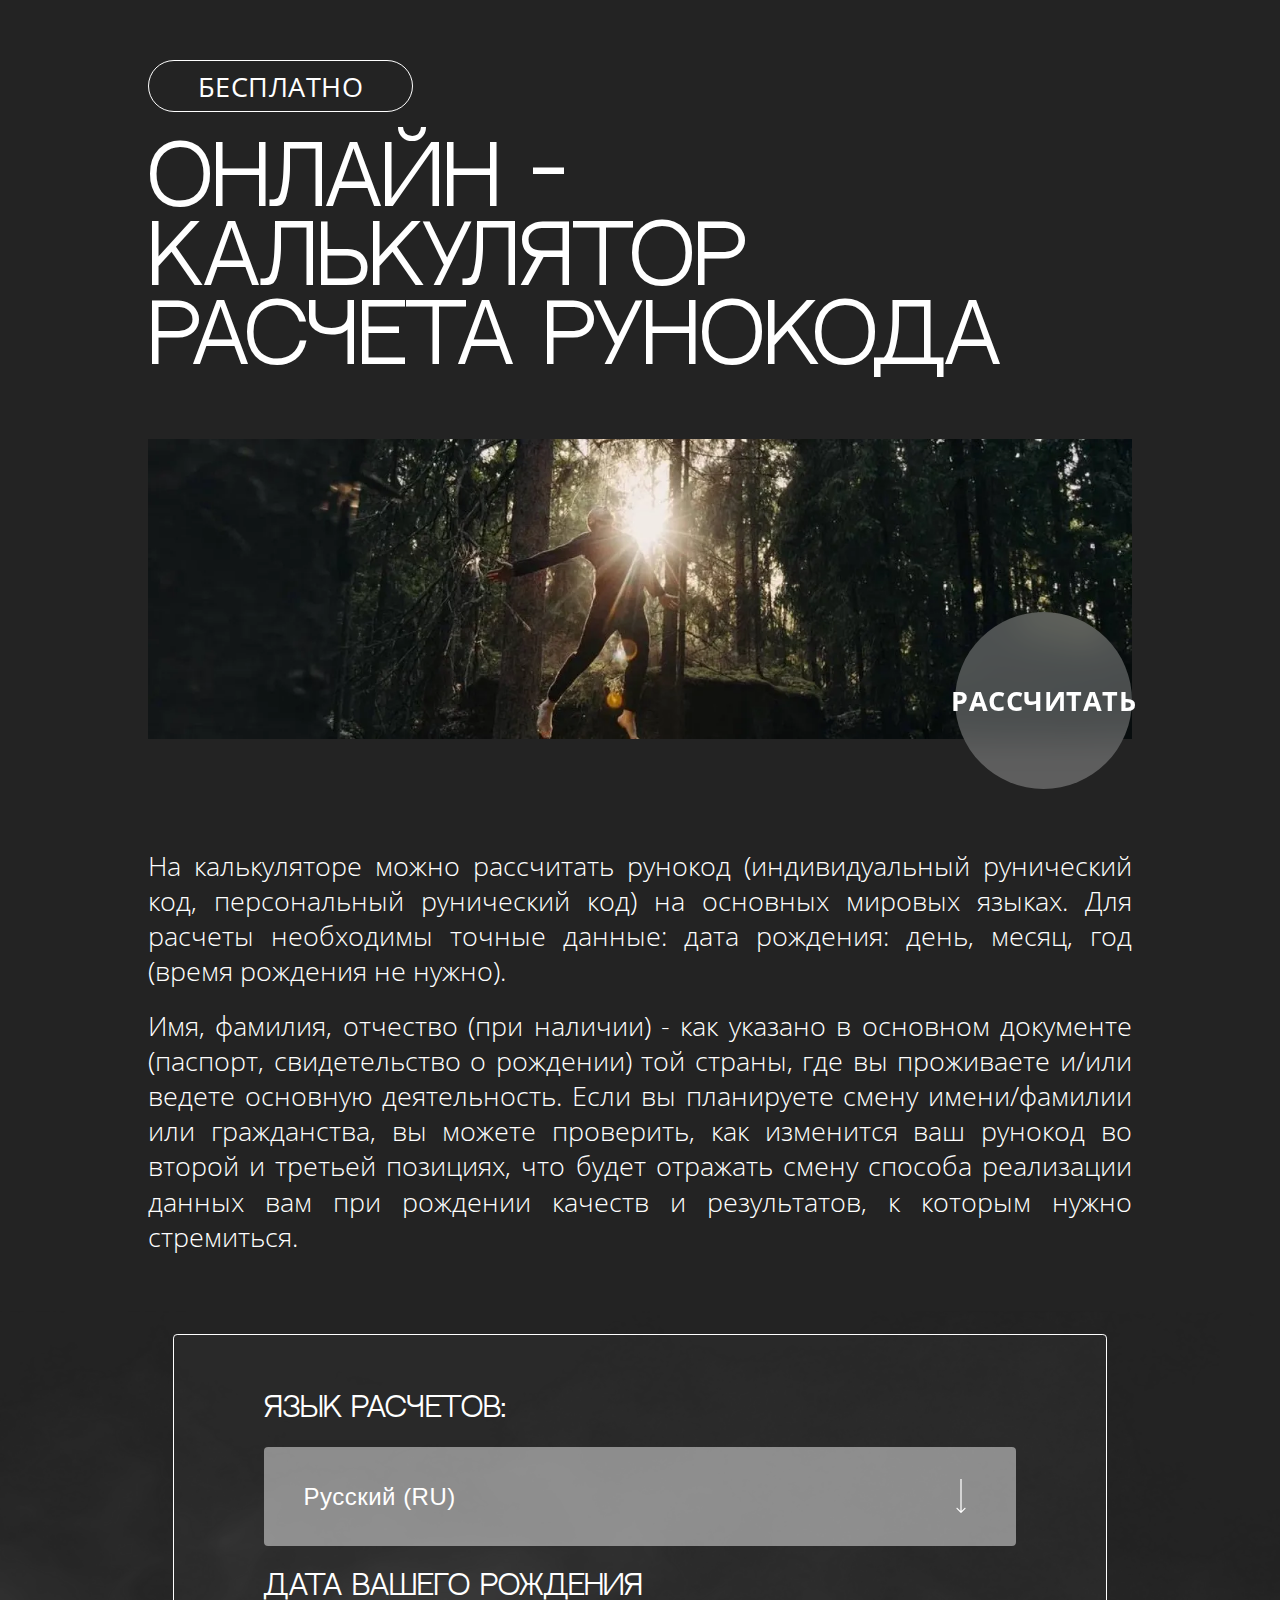
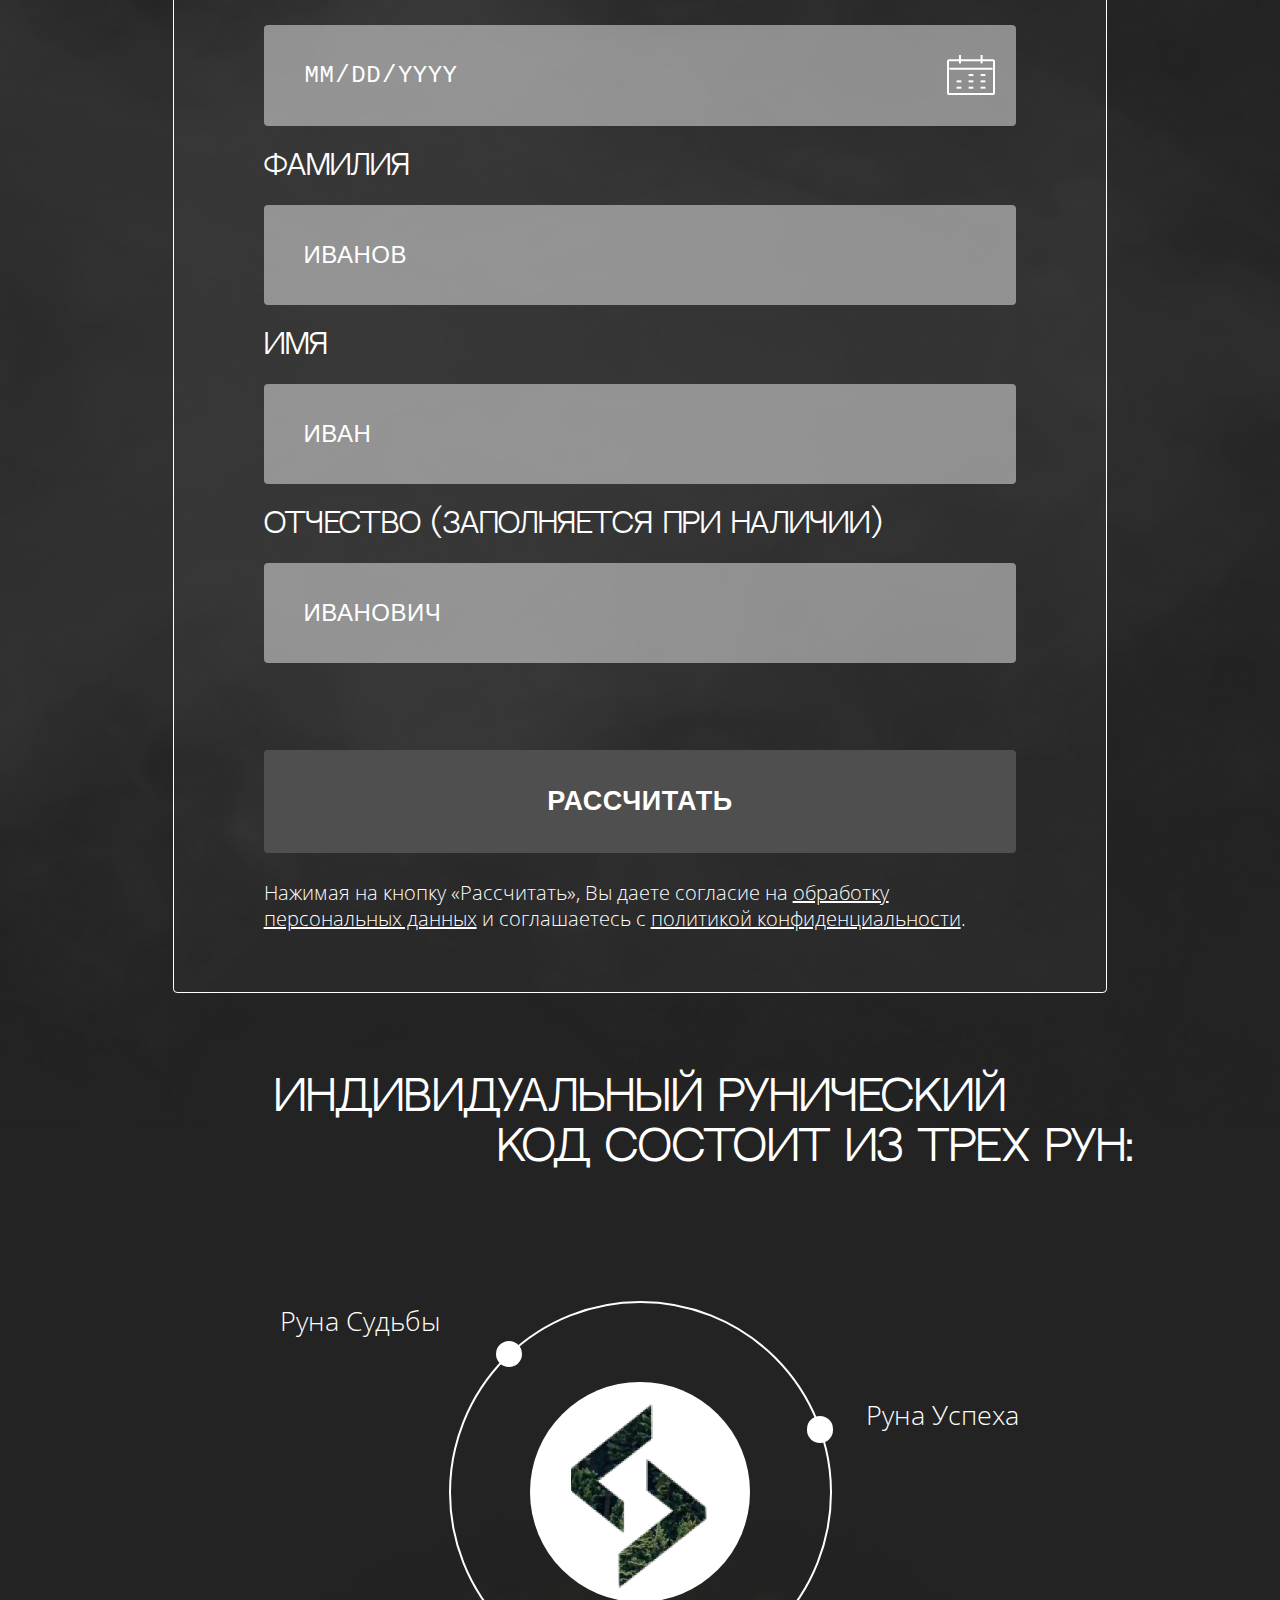
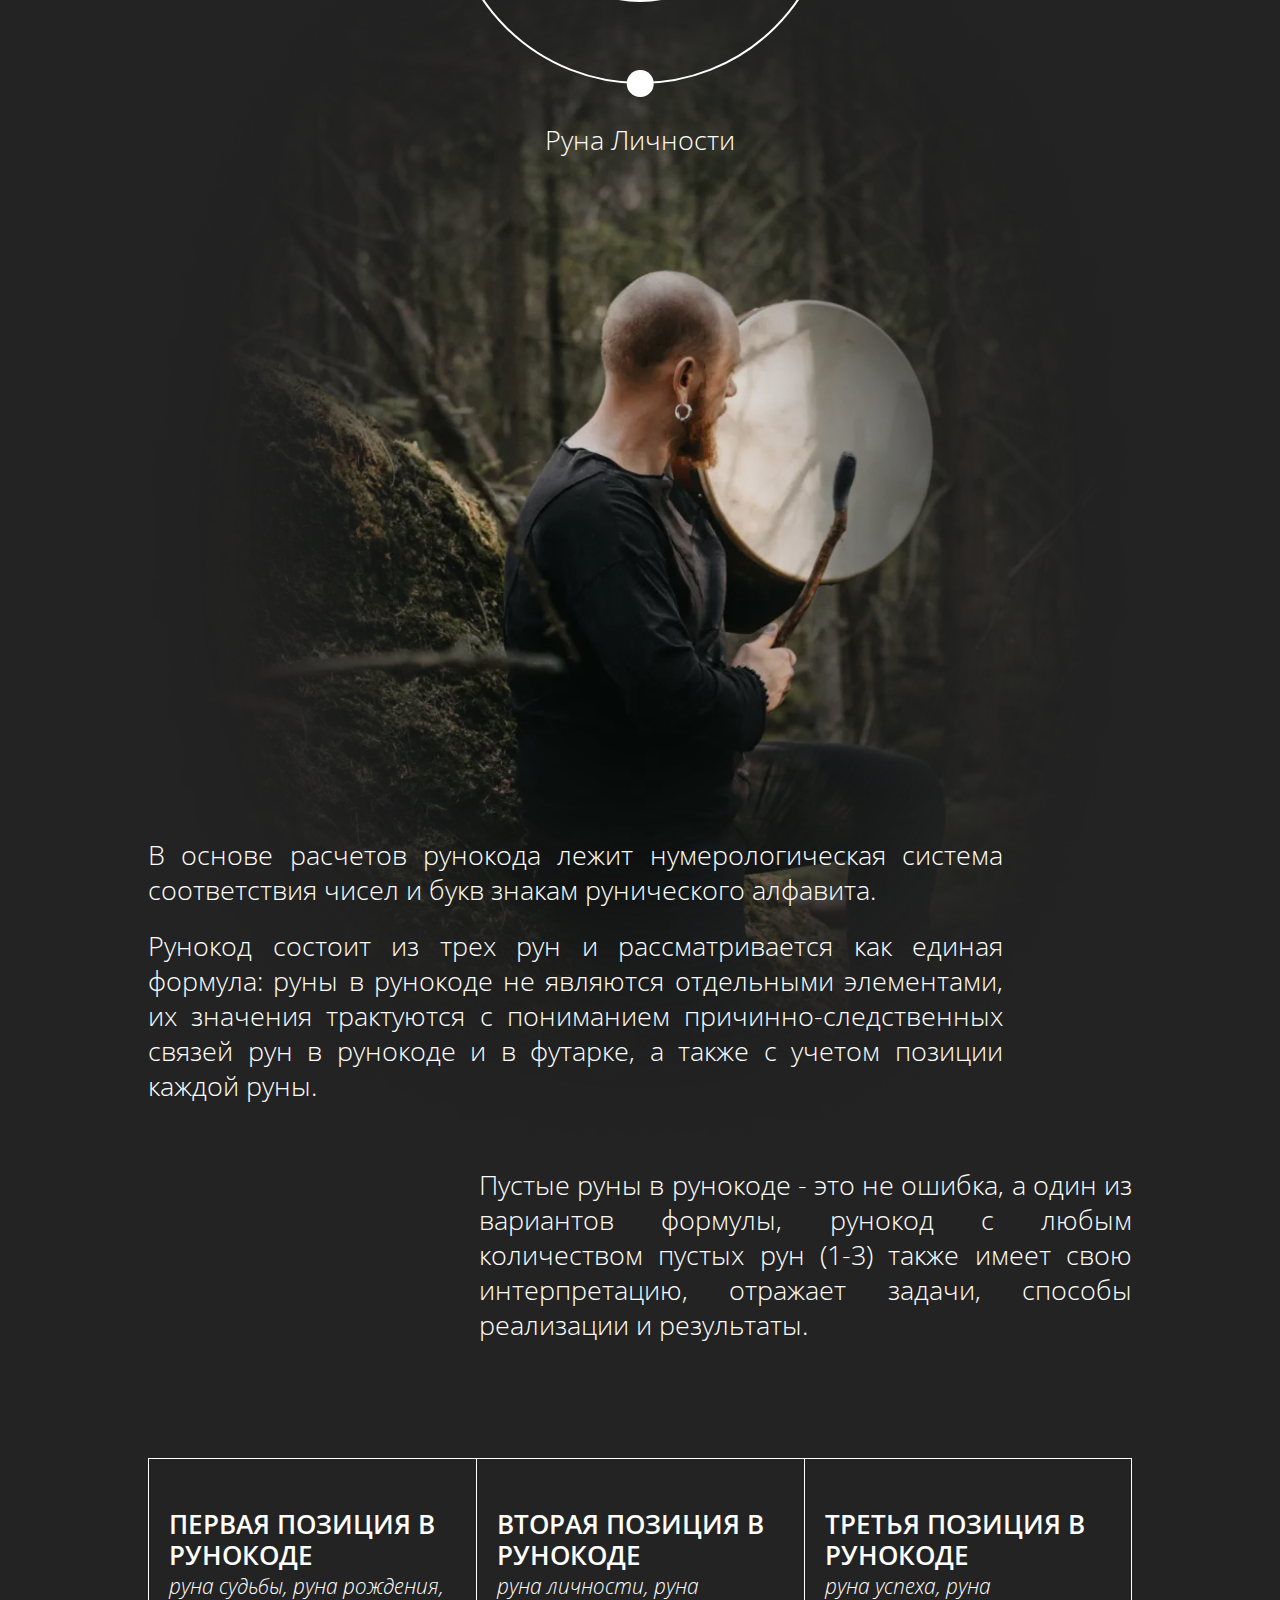
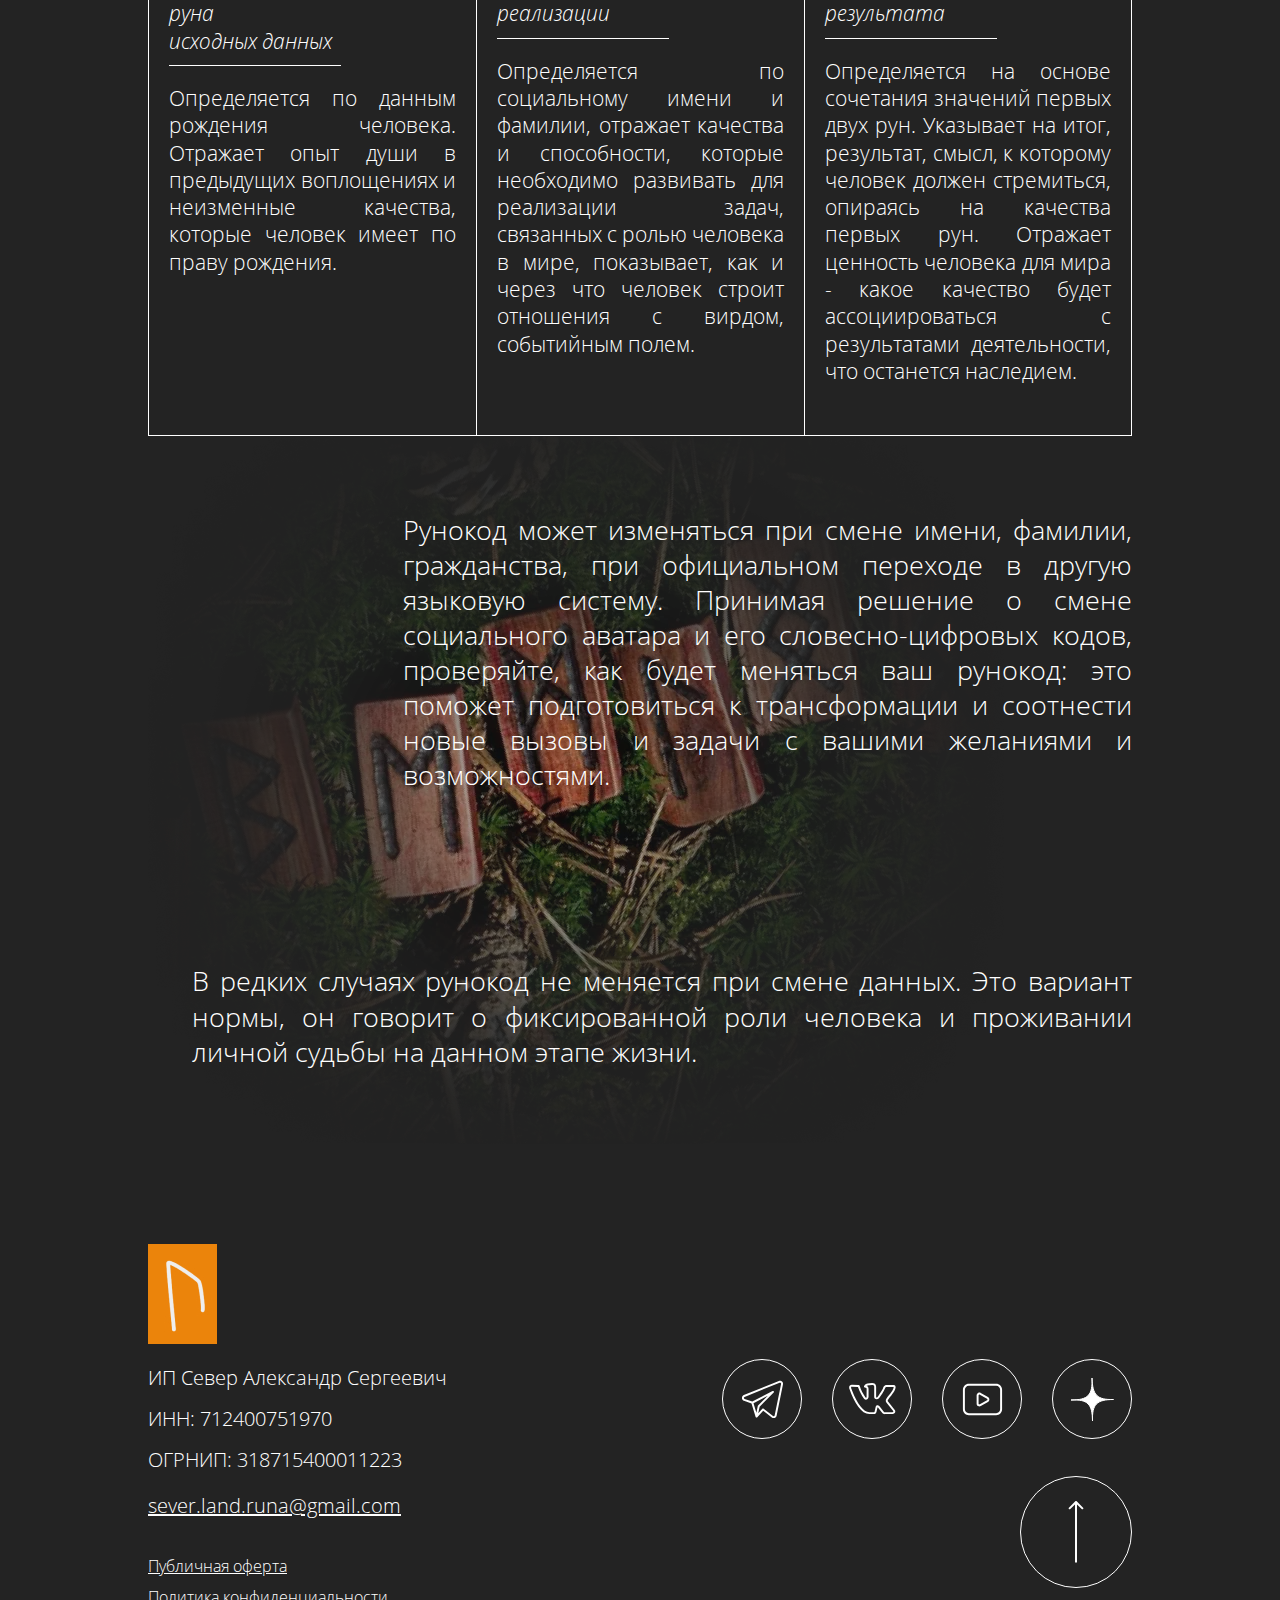
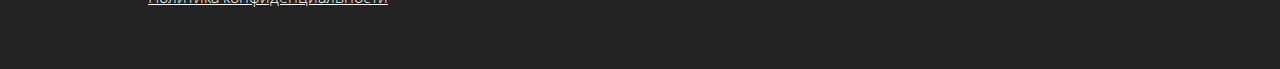
==== commit 43fc0e6a: "added local fonts" ====
--- a/index.html
+++ b/index.html
@@ -4,12 +4,6 @@
 	<meta charset="UTF-8">
 	<meta name="viewport" content="width=device-width, initial-scale=1.0">
 	<title>Онлайн-калькулятор расчёта индивидуального рунического кода (ИРК)</title>
-
-	<!-- FONTS -->
-	<link href="https://fonts.cdnfonts.com/css/neutral-face" rel="stylesheet">
-	<link href="https://fonts.cdnfonts.com/css/open-sans" rel="stylesheet">
-	<!-- ./FONTS -->
-
 	<link rel="stylesheet" href="css/app.css">
 </head>
 <body>
--- a/css/app.css
+++ b/css/app.css
@@ -1,4 +1,46 @@
 @charset "UTF-8";
+@font-face {
+  src: url("../fonts/NeutralFace.woff2") format("woff2");
+  font-family: "Neutral Face";
+  font-style: normal;
+  font-weight: 400;
+  font-display: "swap";
+}
+@font-face {
+  src: url("../fonts/OpenSans-Light.woff2") format("woff2");
+  font-family: "Open Sans";
+  font-style: normal;
+  font-weight: 300;
+  font-display: "swap";
+}
+@font-face {
+  src: url("../fonts/OpenSans-LightItalic.woff2") format("woff2");
+  font-family: "Open Sans";
+  font-style: italic;
+  font-weight: 300;
+  font-display: "swap";
+}
+@font-face {
+  src: url("../fonts/OpenSans-Regular.woff2") format("woff2");
+  font-family: "Open Sans";
+  font-style: normal;
+  font-weight: 400;
+  font-display: "swap";
+}
+@font-face {
+  src: url("../fonts/OpenSans-SemiBold.woff2") format("woff2");
+  font-family: "Open Sans";
+  font-style: normal;
+  font-weight: 600;
+  font-display: "swap";
+}
+@font-face {
+  src: url("../fonts/OpenSans-Bold.woff2") format("woff2");
+  font-family: "Open Sans";
+  font-style: normal;
+  font-weight: 700;
+  font-display: "swap";
+}
 * {
   margin: 0;
   padding: 0;
@@ -251,6 +293,9 @@
 }
 
 [type=date] {
+  -webkit-appearance: none;
+     -moz-appearance: none;
+          appearance: none;
   background: rgba(238, 238, 238, 0.51) url(../img/icons/date-icon.svg) 97% 50% no-repeat;
 }
 @media (max-width: 1024px) {
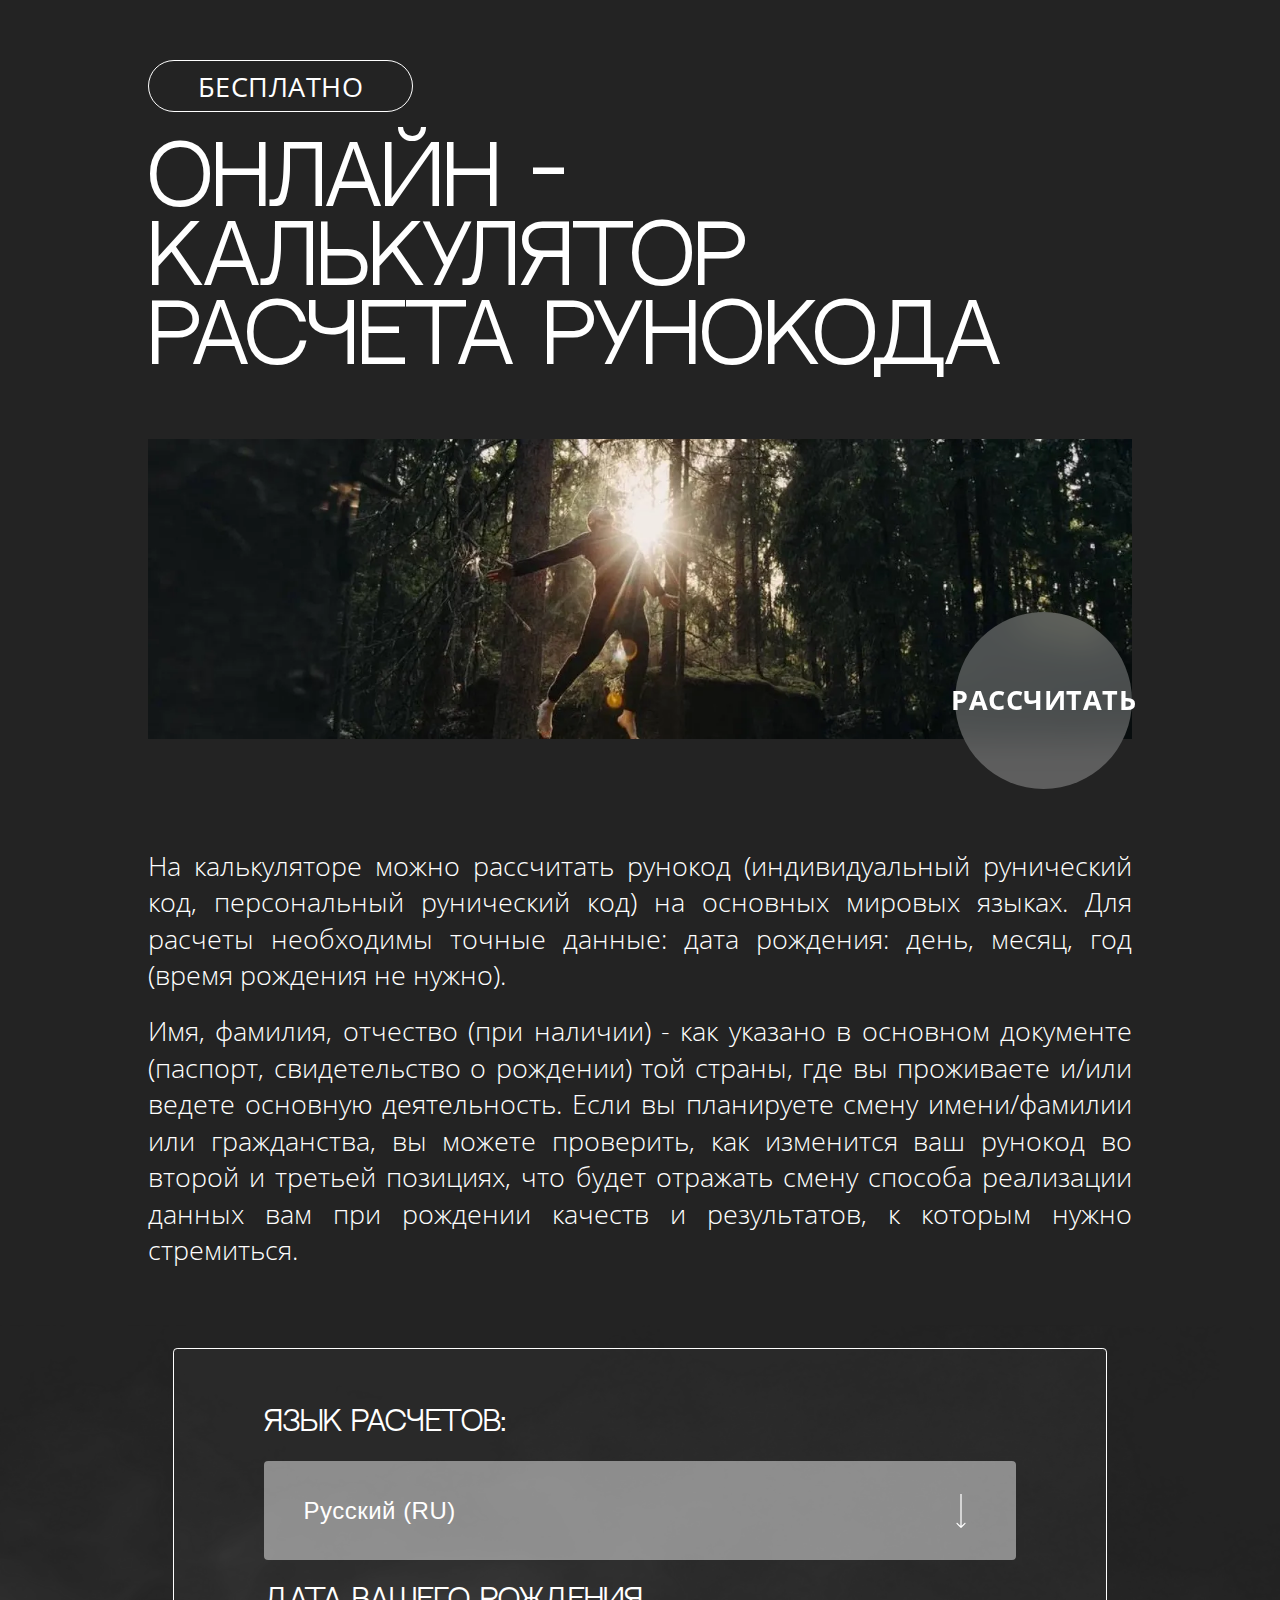
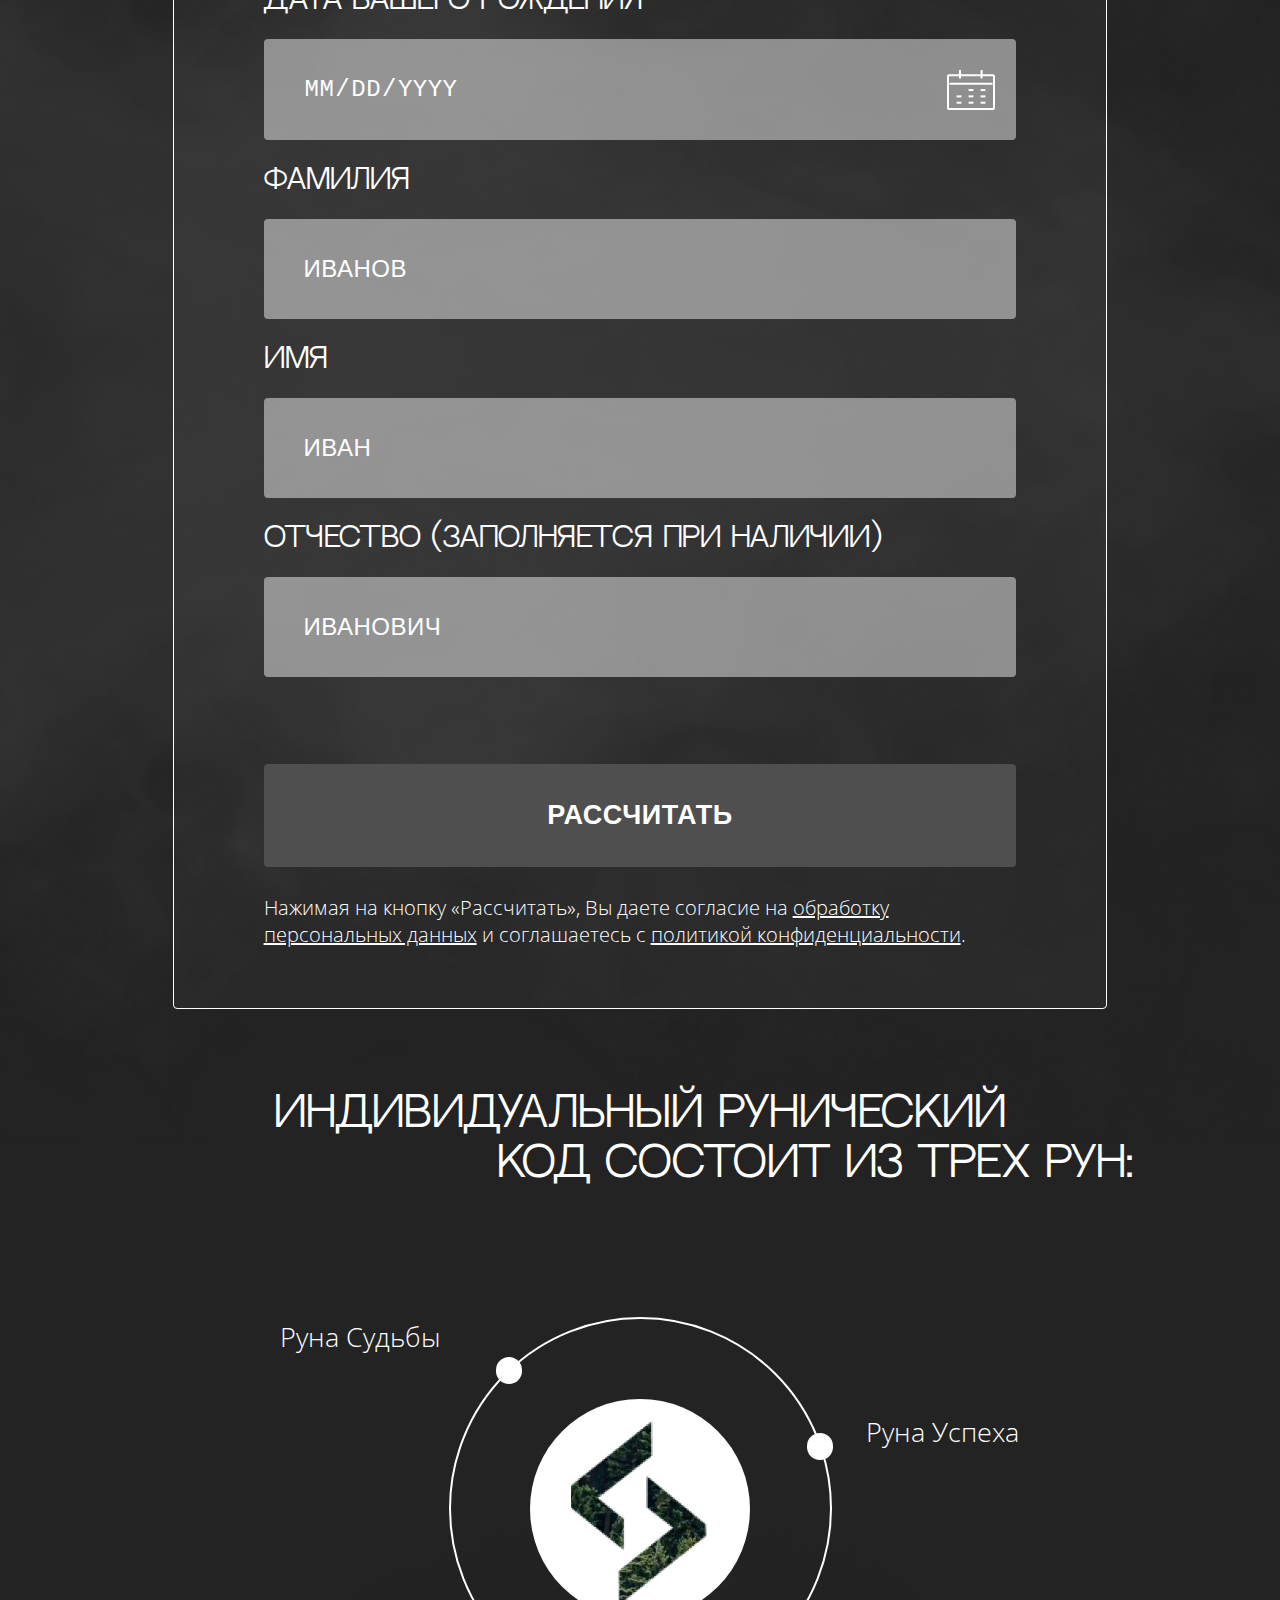
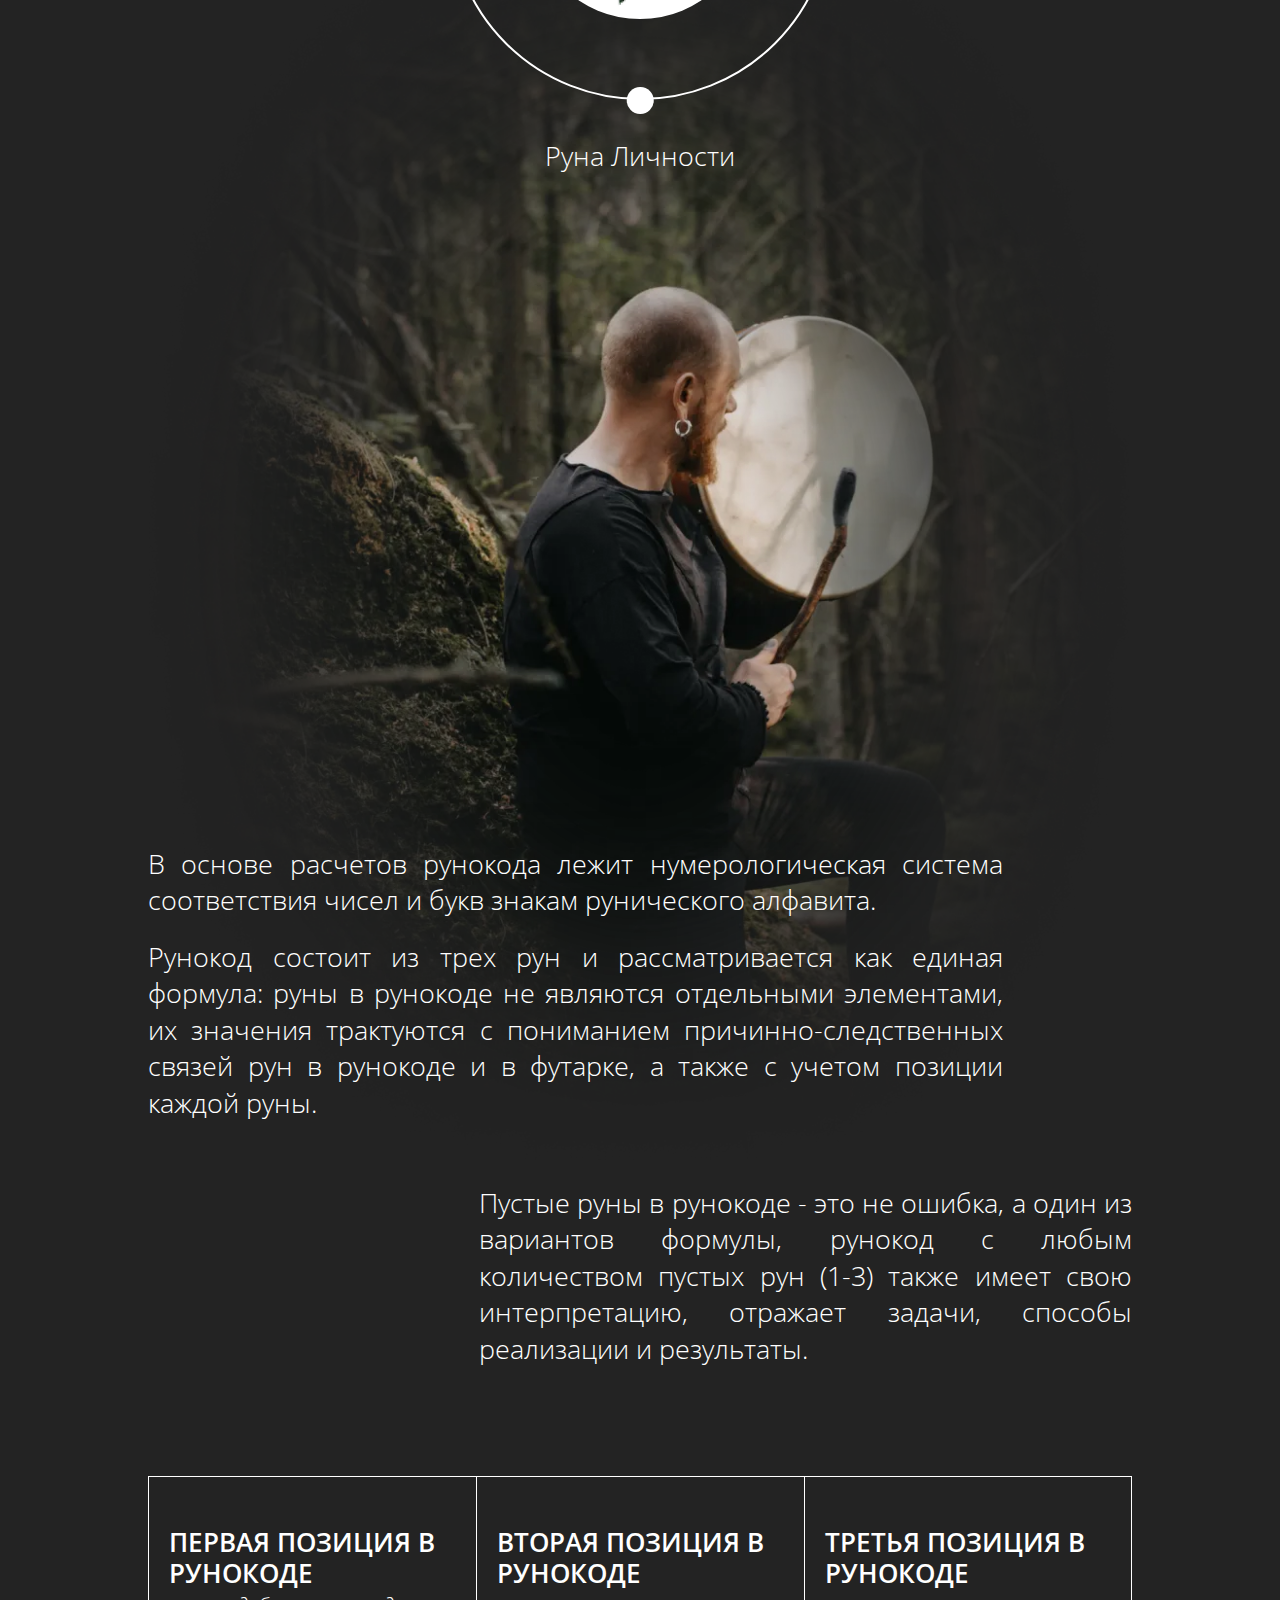
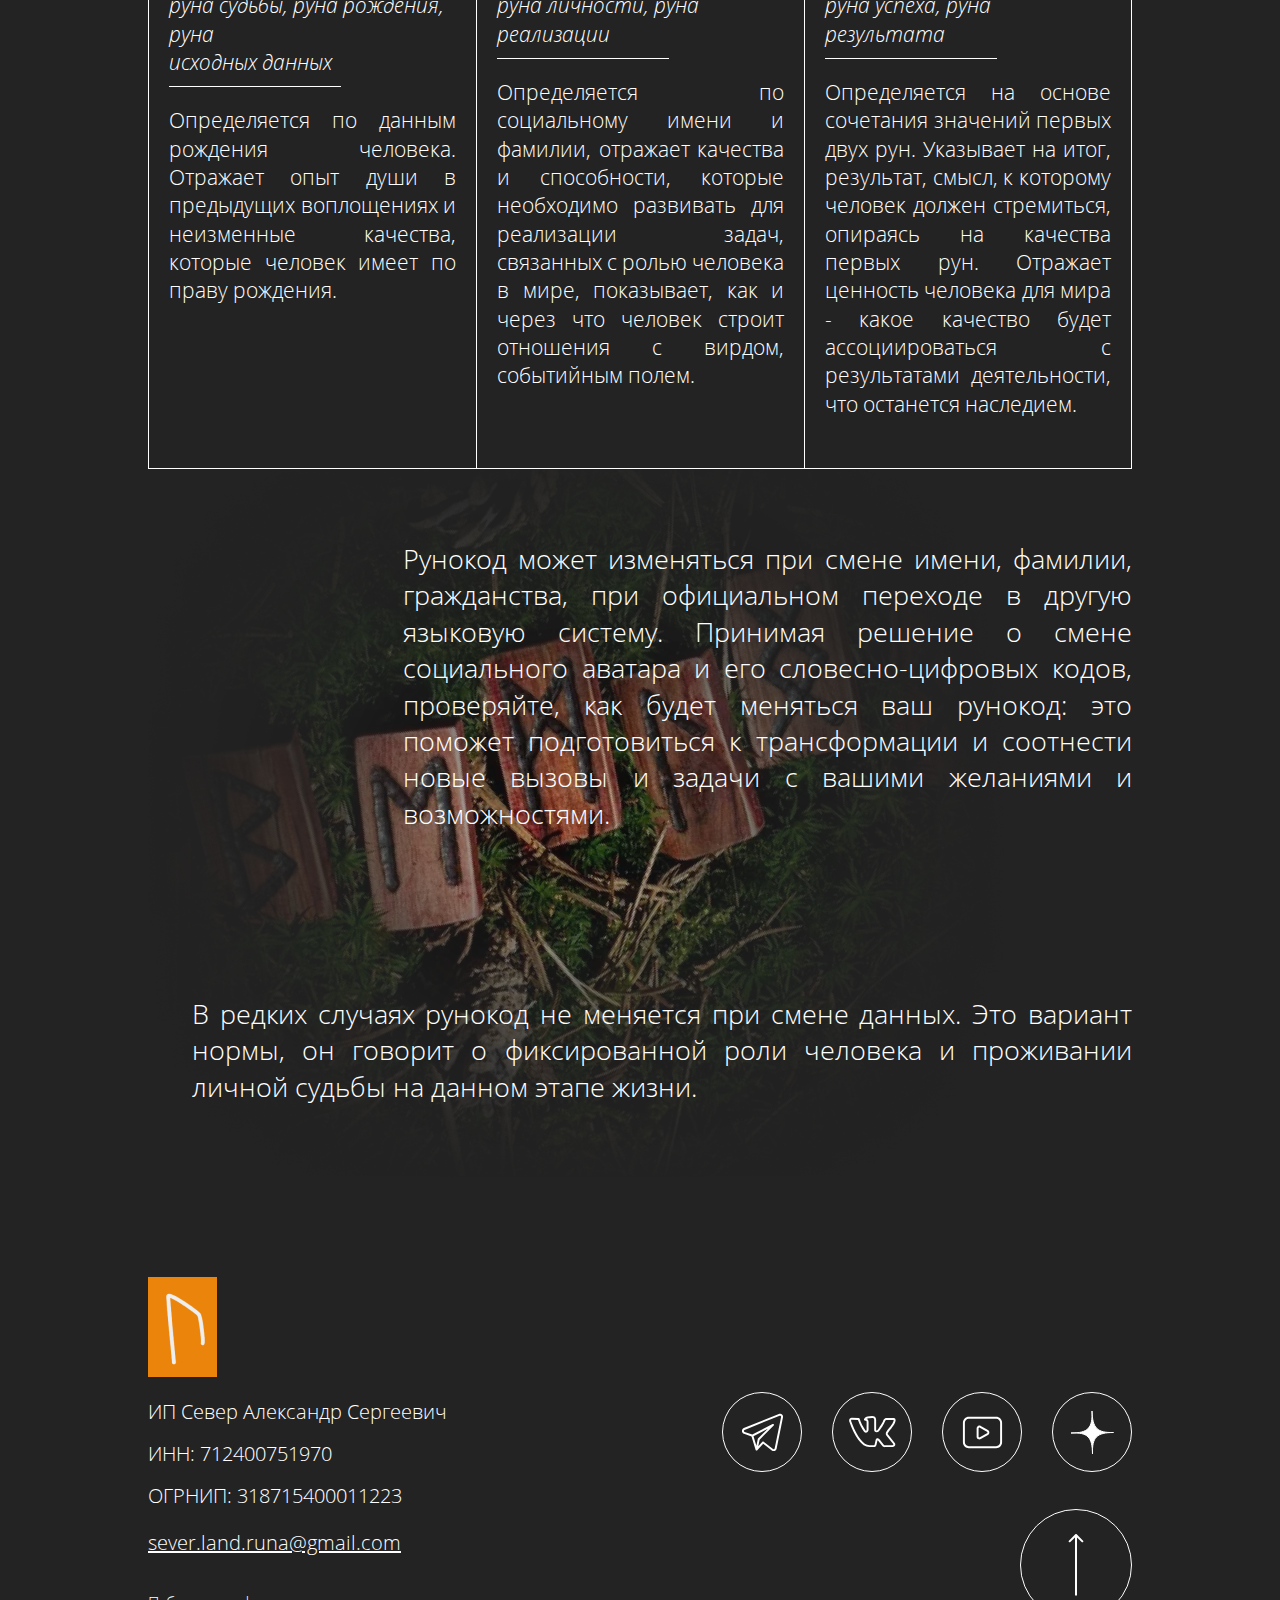
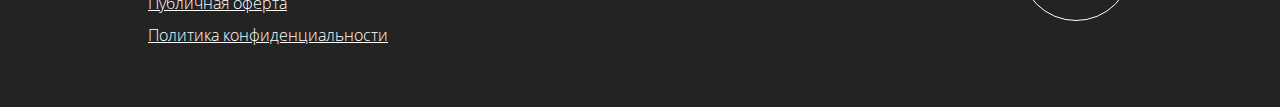
==== commit 160cdf27: "upd mobile version" ====
--- a/index.html
+++ b/index.html
@@ -90,7 +90,7 @@
 
 					<div class="rune-calc-section-descr">
 
-						<p class="rune-calc-section-descr-title">Три руны символизируют судьбоносные жизненные<br/> параметры (константы), как основу личного вирда.</p>
+						<p class="rune-calc-section-descr-title">Три руны символизируют судьбоносные жизненные параметры (константы), как основу личного вирда.</p>
 
 						<div class="rune-calc-section-descr-item">
 							<h3>Первая позиция в рунокоде</h3>
--- a/css/app.css
+++ b/css/app.css
@@ -68,7 +68,7 @@
 body {
   background-color: var(--bg-color);
   font-family: var(--body-font-family), sans-serif;
-  line-height: 1.3;
+  line-height: 1.35;
   font-weight: 300;
   min-width: 320px;
   overflow-x: hidden;
@@ -81,7 +81,7 @@
 }
 @media (max-width: 640px) {
   body {
-    font-size: 10px;
+    font-size: 12px;
   }
 }
 body p {
@@ -201,7 +201,7 @@
 }
 @media (max-width: 640px) {
   .btn {
-    font-size: 11px;
+    font-size: 12px;
   }
 }
 
@@ -412,6 +412,11 @@
     font-size: calc(var(--index) * 3.62);
     line-height: 1;
     margin-bottom: calc(var(--index) * 2.75);
+  }
+}
+@media (max-width: 360px) {
+  .rune-header h1 {
+    font-size: 30px;
   }
 }
 .rune-header-img {
@@ -662,7 +667,7 @@
 }
 @media (max-width: 640px) {
   .rune-calc-section-descr-item {
-    font-size: 10px;
+    font-size: 12px;
   }
 }
 @media (max-width: 768px) {
@@ -702,6 +707,12 @@
     font-size: 26px;
   }
 }
+@media (max-width: 640px) {
+  .rune-calc-section-descr-item h3 {
+    font-size: 13px;
+    margin-bottom: 5px;
+  }
+}
 .rune-calc-section-descr-item em {
   position: relative;
   padding-bottom: 10px;
@@ -712,6 +723,7 @@
   .rune-calc-section-descr-item em {
     padding-bottom: 5px;
     margin-bottom: 12px;
+    font-size: 12px;
   }
 }
 .rune-calc-section-descr-item em::after {
@@ -770,7 +782,7 @@
 }
 @media (max-width: 768px) {
   .rune-calc-section-descr-end {
-    margin: 70px 0 80px;
+    margin: 70px 0 0;
   }
   .rune-calc-section-descr-end img {
     margin-top: 50px;
@@ -804,7 +816,7 @@
 }
 @media (max-width: 640px) {
   .rune-calc-section-descr-end .text-block {
-    font-size: 10px;
+    font-size: 12px;
   }
 }
 .rune-calc-section-descr-end .text-block p:first-child {
@@ -836,17 +848,17 @@
 }
 @media (max-width: 768px) {
   .runes-wrapper {
-    display: block;
     margin: 45px 0;
+    gap: 10px;
+  }
+}
+@media (max-width: 640px) {
+  .runes-wrapper {
+    gap: 10px;
   }
 }
 .runes-item {
   text-align: center;
-}
-@media (max-width: 640px) {
-  .runes-item {
-    margin-bottom: 43px;
-  }
 }
 .runes-item h4 {
   font-weight: 600;
@@ -862,12 +874,23 @@
 }
 @media (max-width: 640px) {
   .runes-item h4 {
-    margin-bottom: 24px;
-    font-size: 14px;
+    min-height: 32px;
+    margin-bottom: 10px;
+    font-size: 13px;
   }
 }
 .runes-item img {
   margin-bottom: 21px;
+}
+@media (max-width: 768px) {
+  .runes-item img {
+    margin-bottom: 15px;
+  }
+}
+@media (max-width: 640px) {
+  .runes-item img {
+    margin-bottom: 5px;
+  }
 }
 .runes-item h5 {
   font-weight: 300;
@@ -882,11 +905,18 @@
 @media (max-width: 768px) {
   .runes-item h5 {
     font-size: 14px;
+    margin-bottom: 5px;
   }
 }
 @media (max-width: 640px) {
   .runes-item h5 {
-    margin-bottom: 9px;
+    margin-bottom: 12px;
+  }
+}
+@media (max-width: 360px) {
+  .runes-item h5 {
+    font-size: 12px;
+    margin-bottom: 5px;
   }
 }
 .runes-item small {
@@ -895,10 +925,15 @@
 }
 @media (max-width: 1024px) {
   .runes-item small {
-    font-size: 14px;
-  }
-}
-@media (max-width: 640px) {
+    font-size: 12px;
+  }
+}
+@media (max-width: 640px) {
+  .runes-item small {
+    font-size: 12px;
+  }
+}
+@media (max-width: 360px) {
   .runes-item small {
     font-size: 10px;
   }
@@ -933,6 +968,11 @@
   outline: none;
   border: none;
   cursor: pointer;
+}
+@media (max-width: 768px) {
+  .rune-video-player button {
+    max-width: 60px;
+  }
 }
 
 .circle {
@@ -985,6 +1025,11 @@
 }
 @media (max-width: 768px) {
   .circle .label {
+    font-size: 12px;
+  }
+}
+@media (max-width: 360px) {
+  .circle .label {
     font-size: 10px;
   }
 }
@@ -994,7 +1039,12 @@
 }
 @media (max-width: 640px) {
   .circle .top {
-    left: -30%;
+    left: -45%;
+  }
+}
+@media (max-width: 360px) {
+  .circle .top {
+    left: -35%;
   }
 }
 .circle .right {
@@ -1002,6 +1052,11 @@
   top: 25%;
 }
 @media (max-width: 640px) {
+  .circle .right {
+    right: -57%;
+  }
+}
+@media (max-width: 360px) {
   .circle .right {
     right: -45%;
   }
@@ -1200,7 +1255,7 @@
 }
 @media (max-width: 640px) {
   .rune-footer-links {
-    font-size: 10px;
+    font-size: 12px;
   }
 }
 .rune-footer-right {
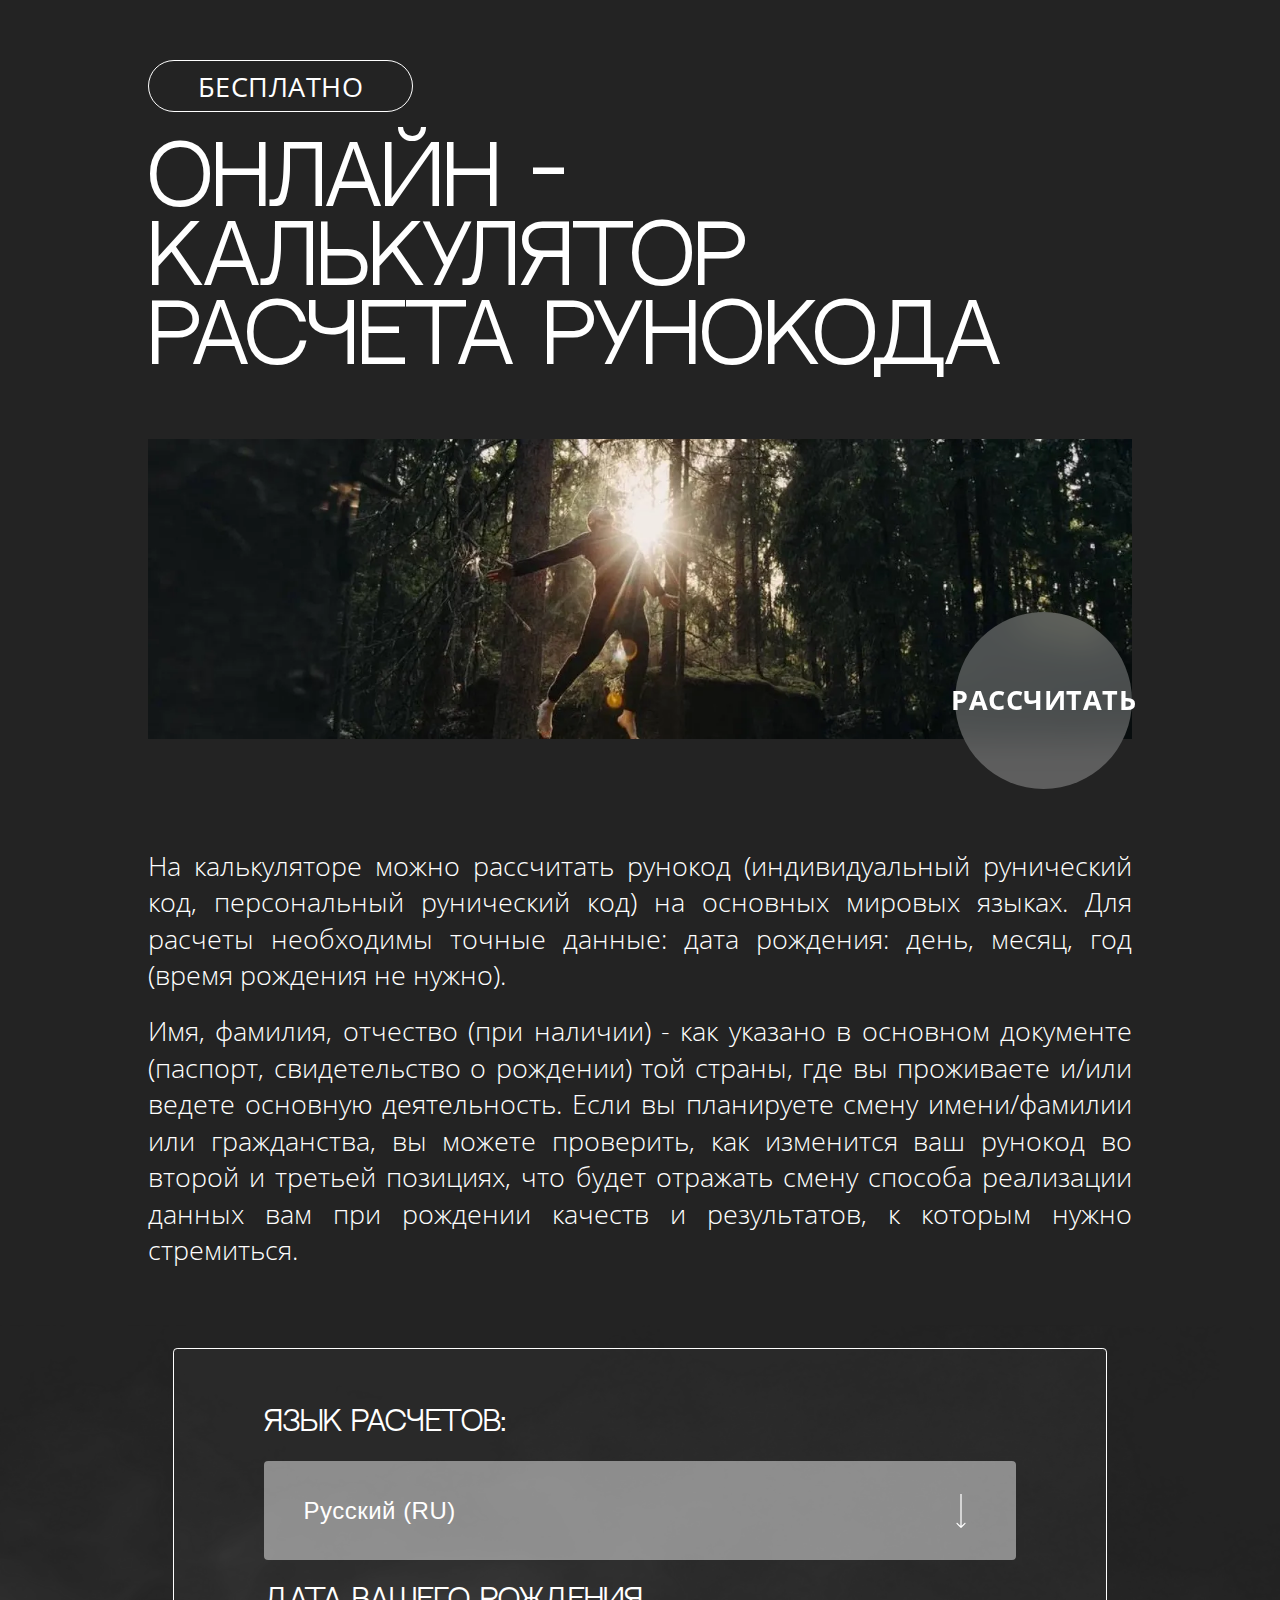
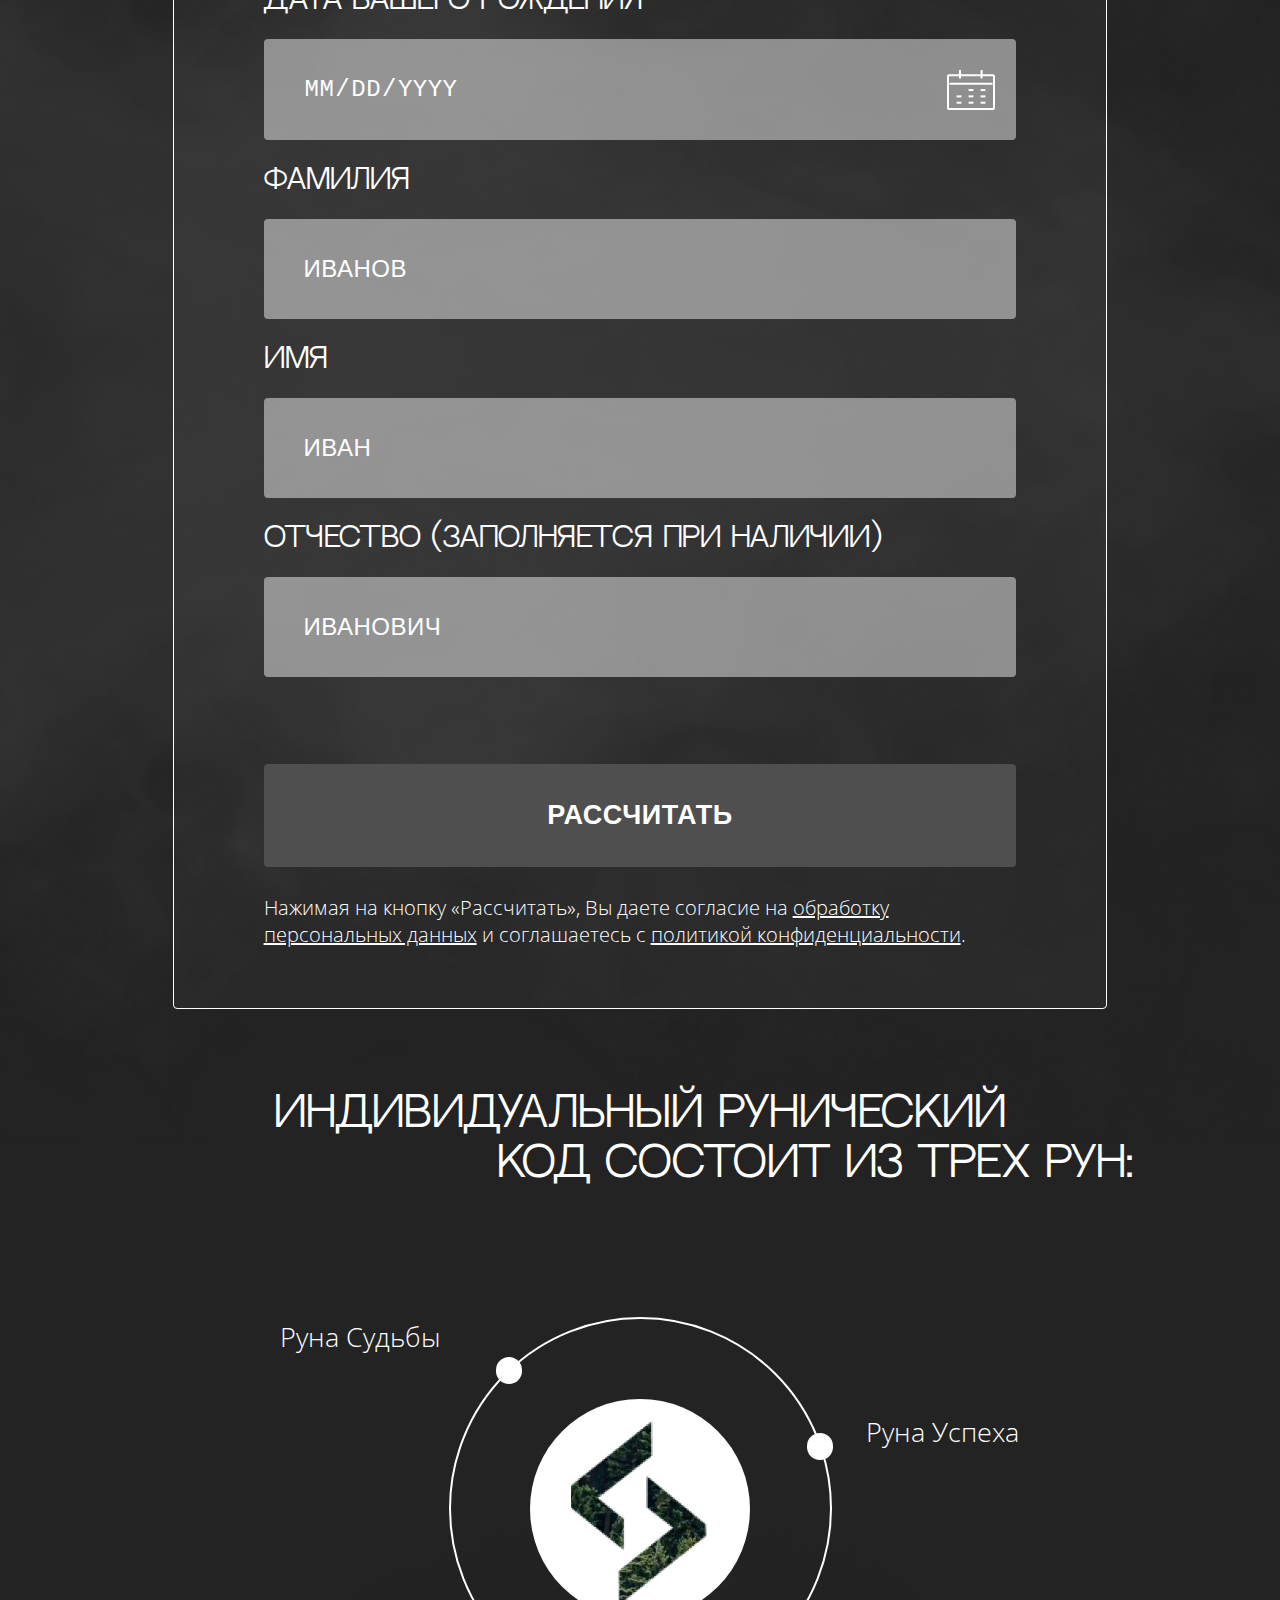
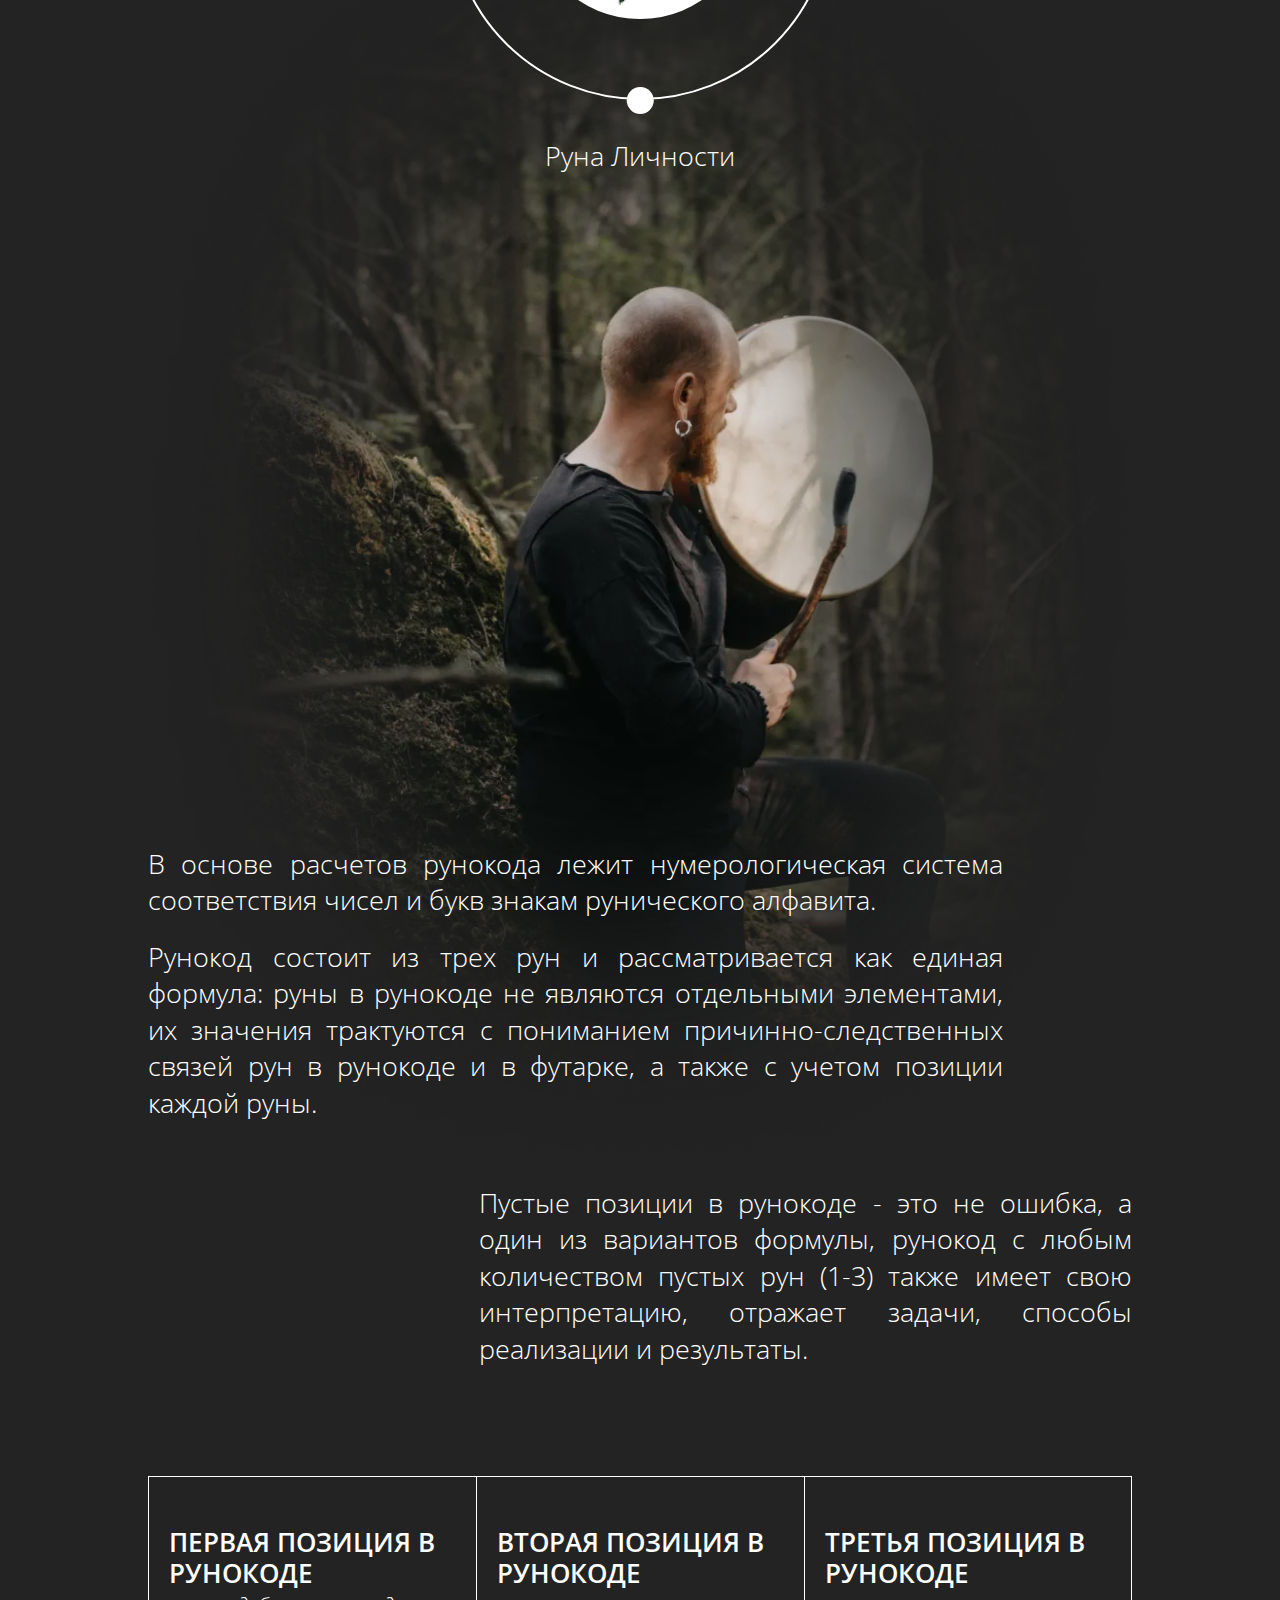
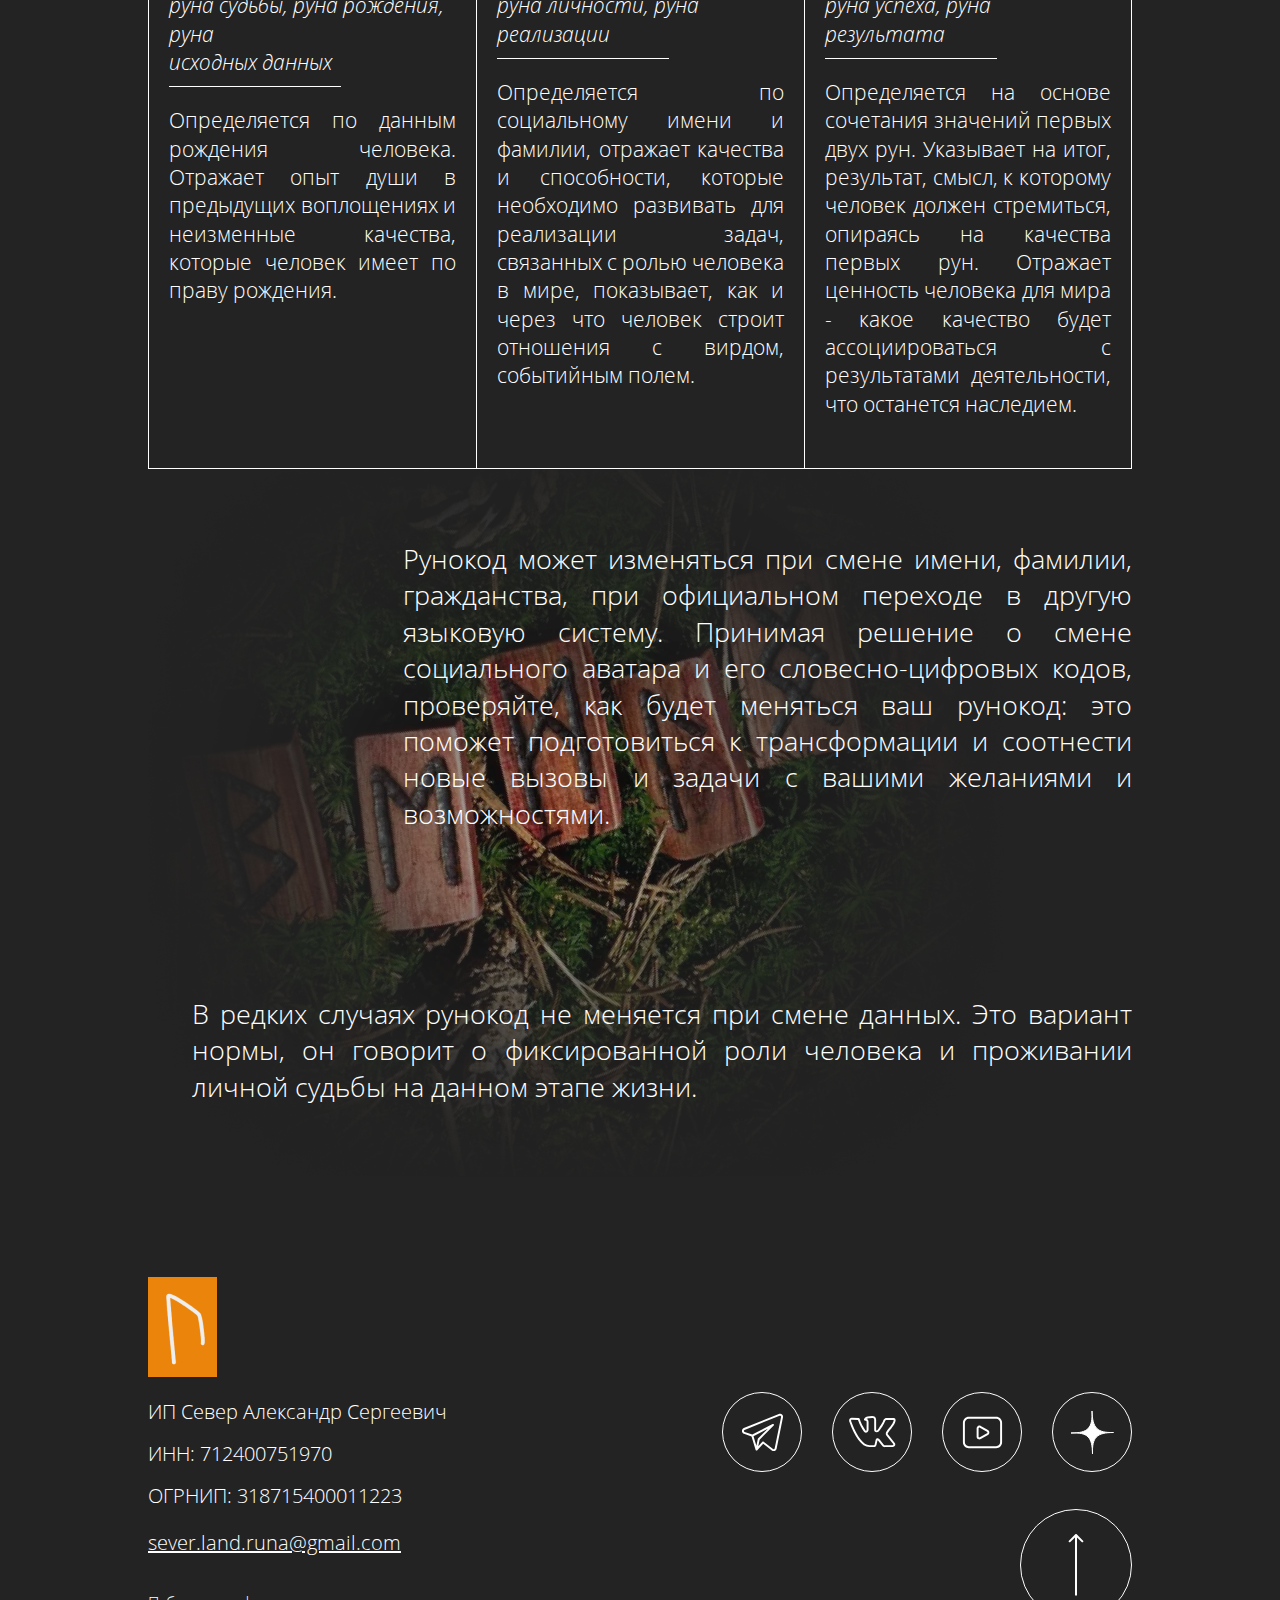
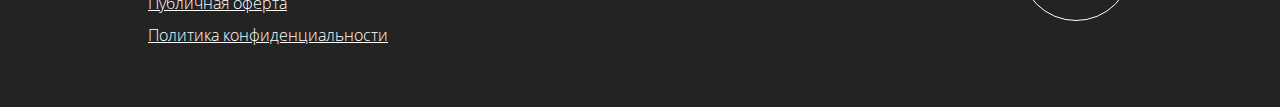
==== commit 48a7abed: "update rune items & text" ====
--- a/index.html
+++ b/index.html
@@ -83,7 +83,7 @@
 						</div>
 						<img src="img/man.webp" srcset="img/man@2x.webp 2x" alt="ALT">
 						<div class="rune-calc-section-text-block last-text-block">
-							<p><span class="mobile-element">—</span> Пустые руны в рунокоде - это не ошибка, а один из вариантов формулы, рунокод с любым количеством пустых рун (1-3) также имеет свою интерпретацию, отражает задачи, способы реализации и результаты.
+							<p><span class="mobile-element">—</span> Пустые позиции в рунокоде - это не ошибка, а один из вариантов формулы, рунокод с любым количеством пустых рун (1-3) также имеет свою интерпретацию, отражает задачи, способы реализации и результаты.
 							</p>
 						</div>
 					</div>
@@ -135,28 +135,31 @@
 							</div>
 							<div class="spoiler__content">
 								<h4>Руна судьбы</h4>
-								<p>Это та карма, которую каждый принёс из прошлого воплощения. Скопленный и сохранённый опыт; это то, что человек достиг, достиг сам проживанием своей судьбы во всех предыдущих своих рождениях. Это то, что реально принадлежит ему по праву. Руна Судьбы не имеет никакого отношения к роду и семье, это только личное — то, что уже было наработано.</p>
-								<p>Руна Судьбы — это данность, изменить которую не дано никому. Норны ткут один раз.</p>
+								<p>Отражает опыт души в предыдущих воплощениях и неизменные качества, которые человек имеет по праву рождения.</p>
+								<!-- <p>Это та карма, которую каждый принёс из прошлого воплощения. Скопленный и сохранённый опыт; это то, что человек достиг, достиг сам проживанием своей судьбы во всех предыдущих своих рождениях. Это то, что реально принадлежит ему по праву. Руна Судьбы не имеет никакого отношения к роду и семье, это только личное — то, что уже было наработано.</p>
+								<p>Руна Судьбы — это данность, изменить которую не дано никому. Норны ткут один раз.</p> -->
 
 								<h4>Руна личности</h4>
-								<p>Основа Руны Личности — это социальное имя, которое в настоящую эпоху человек может менять так, как ему заблагорассудится. Что невозможно было бы в стародавние времена, когда имя отображало характер человека, его богов-покровителей и, конечно же, кровь — принадлежность к какому-то роду-племени. Иногда в имени кодировалась и принадлежность к месту, что в мистике имянаречения тоже не является случайным фактором.</p>
-								<p>Теперь же социальное имя изменчиво и переменчиво и, как следствие (а может быть, не следствие, а наоборот — программная причина), изменчивой и переменчивой становится и Руна Личности. Помня, что эта руна отображает ТЗ человека на данное воплощение, отображает некие личностные качества, которые необходимо наработать или приобрести, видим, что в настоящую эпоху у человека есть такое право — менять своё ТЗ, перепрограммировать свою судьбу как отображаемый сценарий жизненного пути. У человека есть право иначе расставить акценты личности, проявить или спрятать свою натуру и, как следствие, реализоваться в совсем иных результатах. Но, подчеркну, всё это ему доступно только в мире людей, только в пространстве социальных игр. В анналах «Книги Судеб», в узорах полотна Норн его линия неизменна, а смена личности — это не смена узора на полотне реальности, а просто окрашивание этого узора в иные оттенки.</p>
+								<p>Отражает качества и способности, которые необходимо развивать для реализации задач, связанных с ролью человека в мире, показывает, как и через что человек строит отношения с вирдом, событийным полем.</p>
+								<!-- <p>Основа Руны Личности — это социальное имя, которое в настоящую эпоху человек может менять так, как ему заблагорассудится. Что невозможно было бы в стародавние времена, когда имя отображало характер человека, его богов-покровителей и, конечно же, кровь — принадлежность к какому-то роду-племени. Иногда в имени кодировалась и принадлежность к месту, что в мистике имянаречения тоже не является случайным фактором.</p>
+								<p>Теперь же социальное имя изменчиво и переменчиво и, как следствие (а может быть, не следствие, а наоборот — программная причина), изменчивой и переменчивой становится и Руна Личности. Помня, что эта руна отображает ТЗ человека на данное воплощение, отображает некие личностные качества, которые необходимо наработать или приобрести, видим, что в настоящую эпоху у человека есть такое право — менять своё ТЗ, перепрограммировать свою судьбу как отображаемый сценарий жизненного пути. У человека есть право иначе расставить акценты личности, проявить или спрятать свою натуру и, как следствие, реализоваться в совсем иных результатах. Но, подчеркну, всё это ему доступно только в мире людей, только в пространстве социальных игр. В анналах «Книги Судеб», в узорах полотна Норн его линия неизменна, а смена личности — это не смена узора на полотне реальности, а просто окрашивание этого узора в иные оттенки.</p> -->
 								<h4>Руна успеха</h4>
-								<p>Итоговая руна результата. Описывает тот след, тот отпечаток вашего сознания, вашей личности и жизни, который ожидаем от вас в данной реальности. Это то, что делается не для себя, а то, что останется после вас. Как доказательство, что программа судьбы была понята и отработана полно и с ожидаемым результатом, что природные дары (или их отсутствие) нашли верное применение, — и это правильно.</p>
+								<p>Указывает на итог, результат, смысл, к которому человек должен стремиться, опираясь на качества первых рун. Отражает ценность человека для мира - какое качество будет ассоциироваться с результатами деятельности, что останется наследием.</p>
+								<!-- <p>Итоговая руна результата. Описывает тот след, тот отпечаток вашего сознания, вашей личности и жизни, который ожидаем от вас в данной реальности. Это то, что делается не для себя, а то, что останется после вас. Как доказательство, что программа судьбы была понята и отработана полно и с ожидаемым результатом, что природные дары (или их отсутствие) нашли верное применение, — и это правильно.</p> -->
 							</div>
 					  </div>
 						<div id="runesWrapper" class="runes-wrapper">
 							<div class="runes-item">
 								<h4>Руна Судьбы:</h4>
-								<div id="essenceRune"></div>
+								<div id="essenceRune" class="runes-item-info"></div>
 							</div>
 							<div class="runes-item">
 								<h4>Руна Личности:</h4>
-								<div id="personalityRune"></div>
+								<div id="personalityRune" class="runes-item-info"></div>
 							</div>
 							<div class="runes-item">
 								<h4>Руна Успеха:</h4>
-								<div id="goldenRune"></div>
+								<div id="goldenRune" class="runes-item-info"></div>
 							</div>
 						</div>
 
--- a/css/app.css
+++ b/css/app.css
@@ -859,6 +859,28 @@
 }
 .runes-item {
   text-align: center;
+  display: -webkit-box;
+  display: -ms-flexbox;
+  display: flex;
+  -webkit-box-orient: vertical;
+  -webkit-box-direction: normal;
+      -ms-flex-direction: column;
+          flex-direction: column;
+}
+.runes-item-info {
+  -webkit-box-flex: 1;
+      -ms-flex-positive: 1;
+          flex-grow: 1;
+  display: -webkit-box;
+  display: -ms-flexbox;
+  display: flex;
+  -webkit-box-orient: vertical;
+  -webkit-box-direction: normal;
+      -ms-flex-direction: column;
+          flex-direction: column;
+  -webkit-box-pack: justify;
+      -ms-flex-pack: justify;
+          justify-content: space-between;
 }
 .runes-item h4 {
   font-weight: 600;
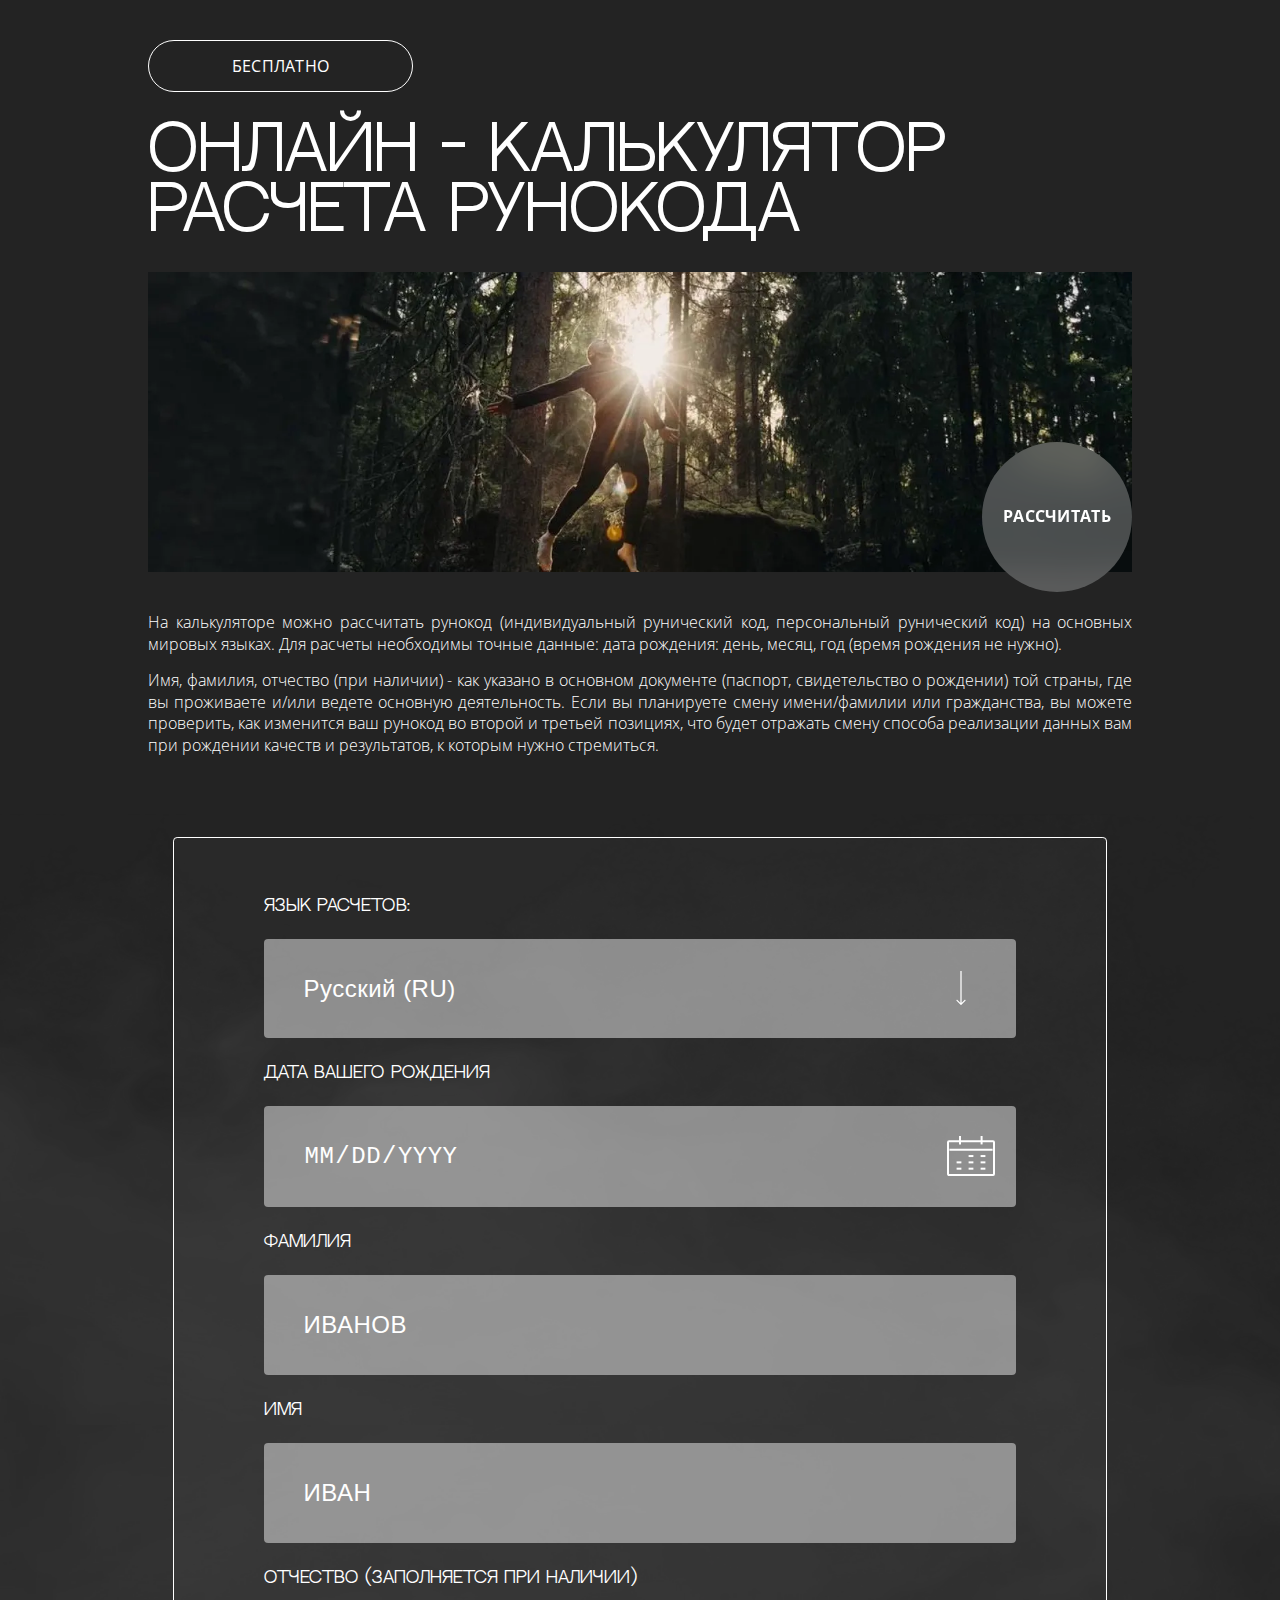
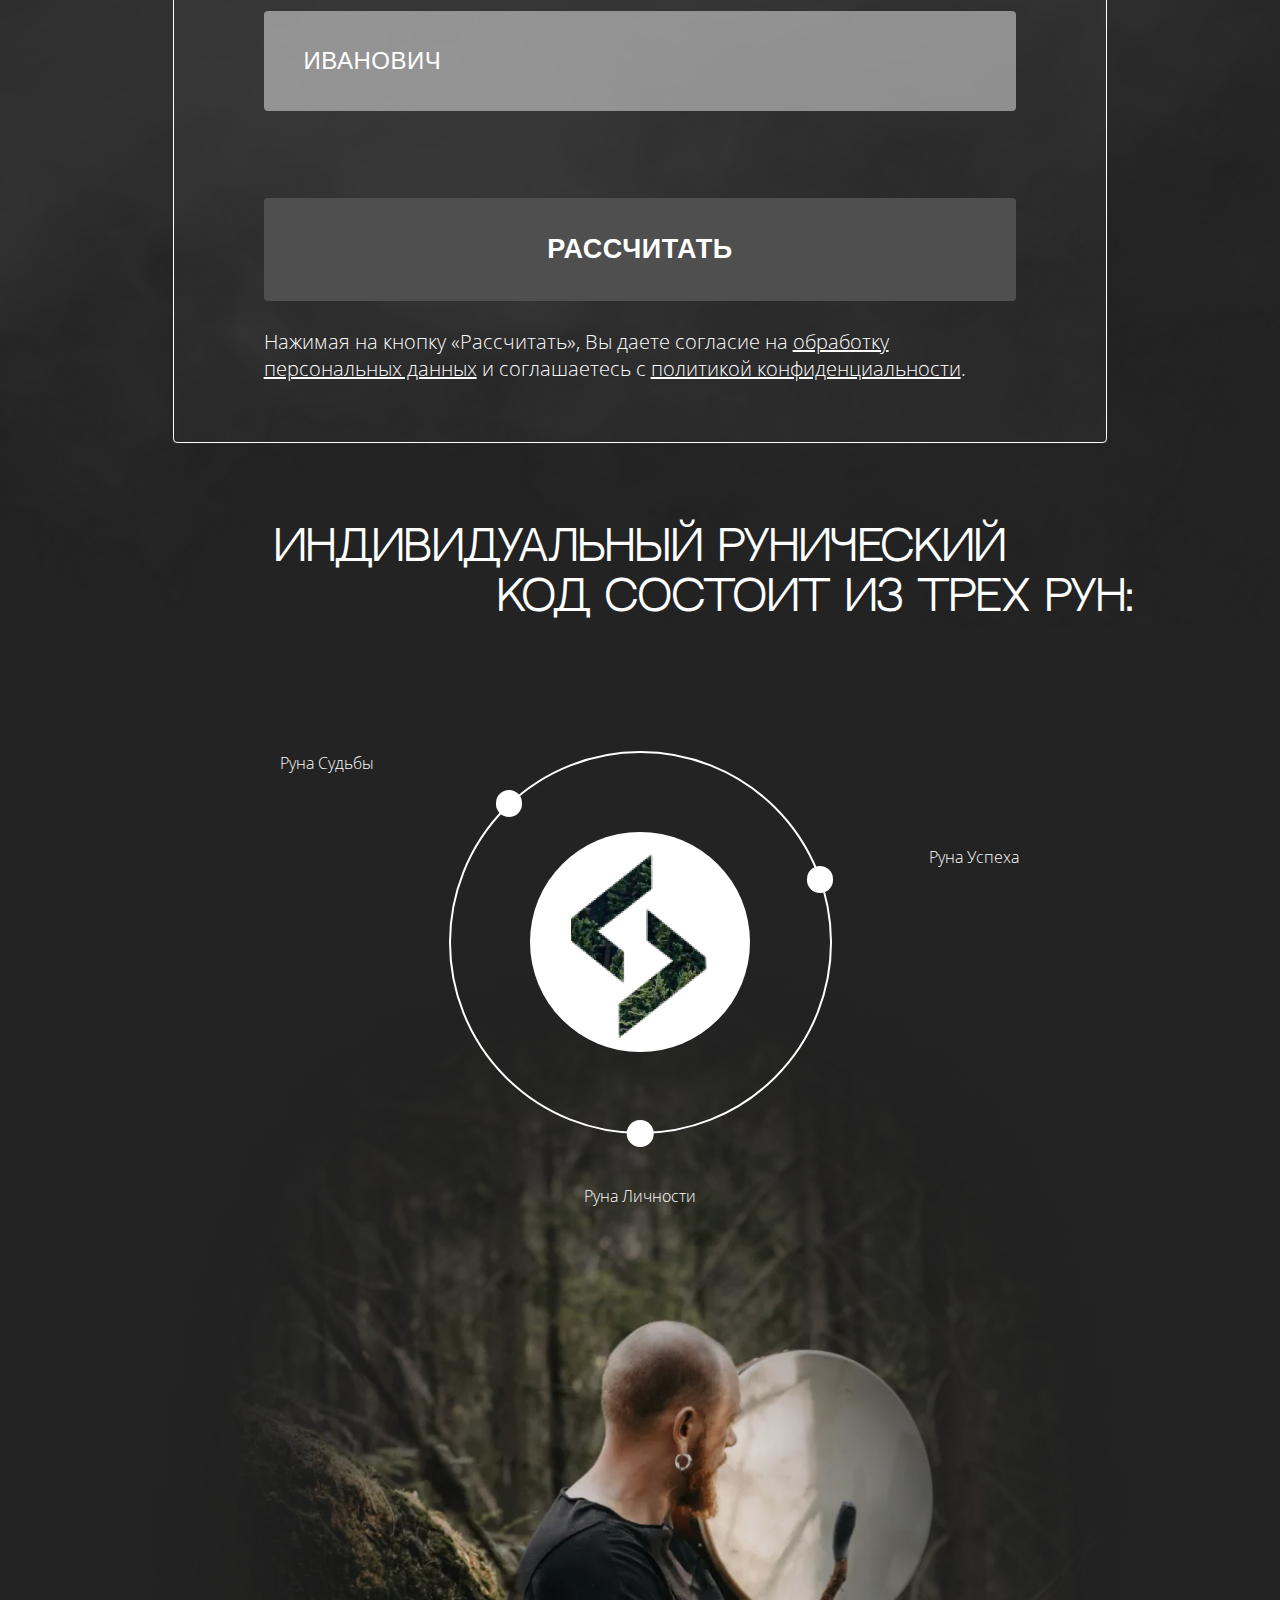
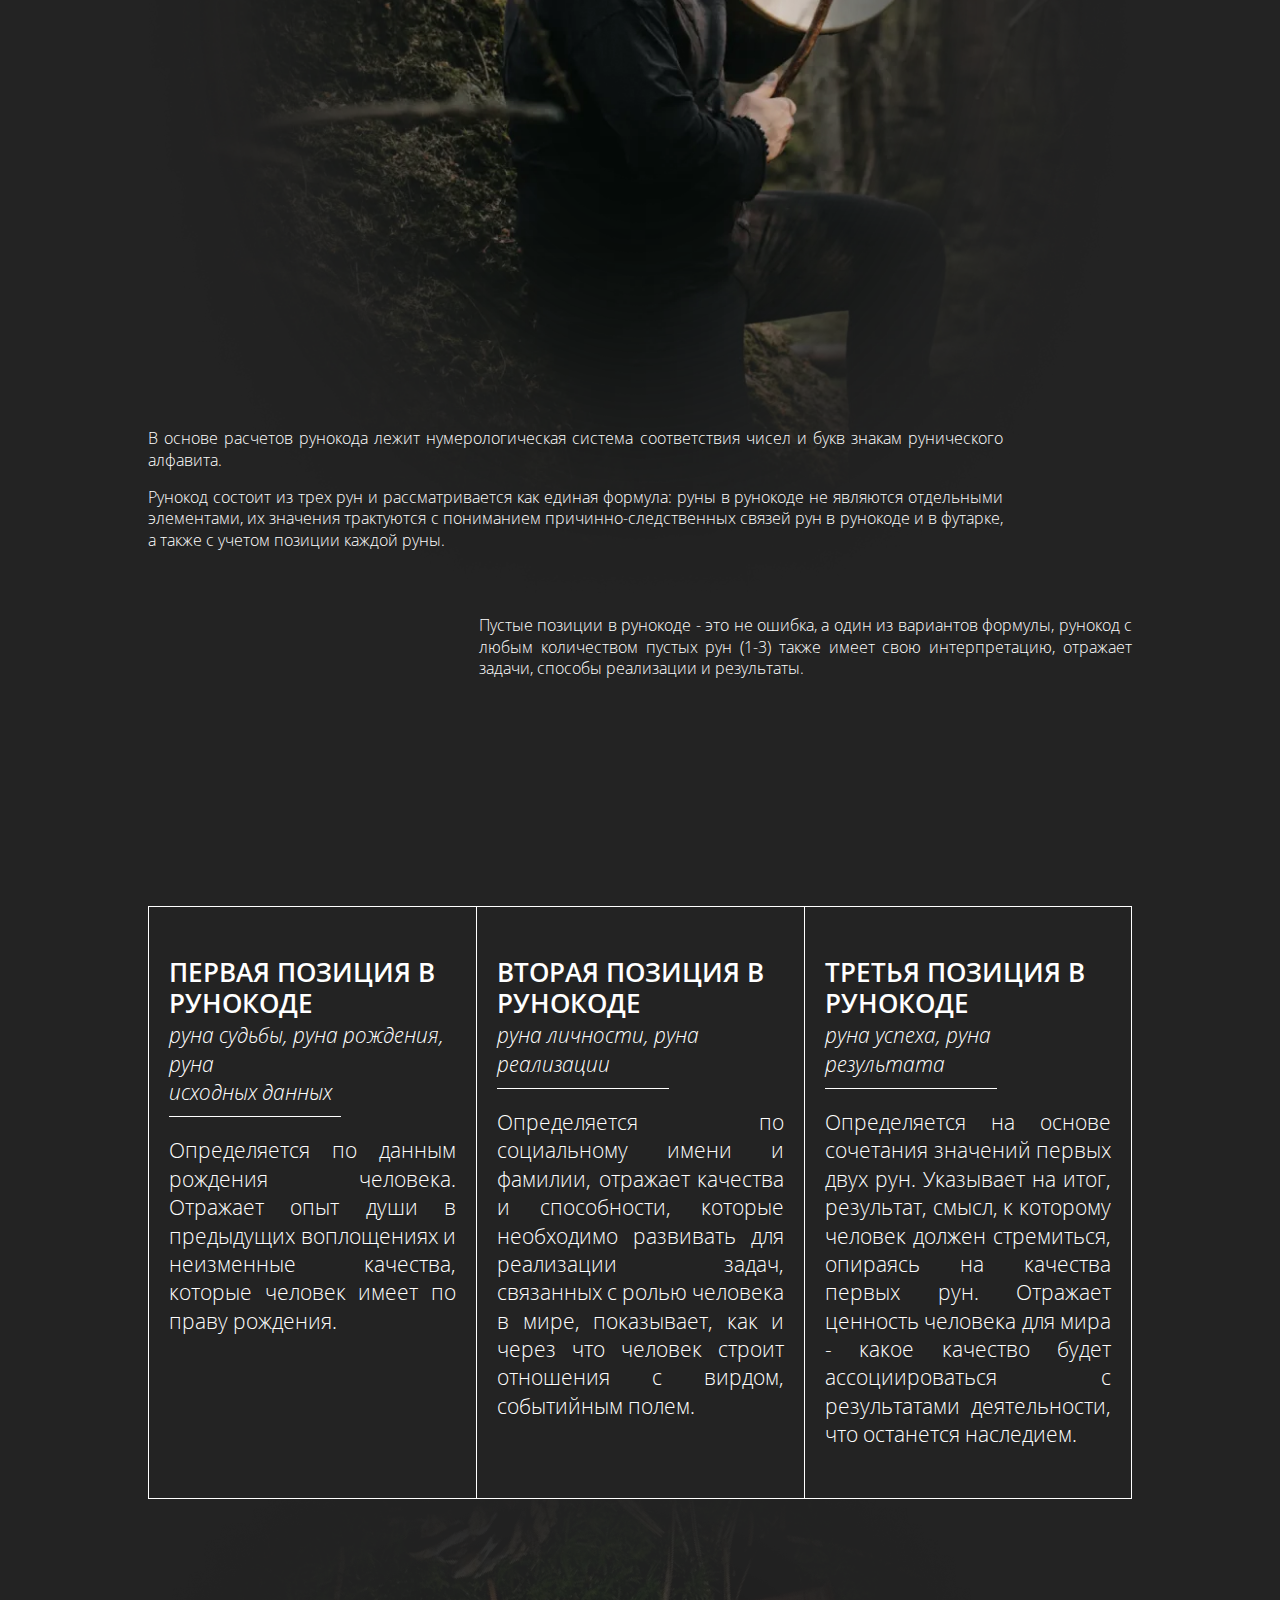
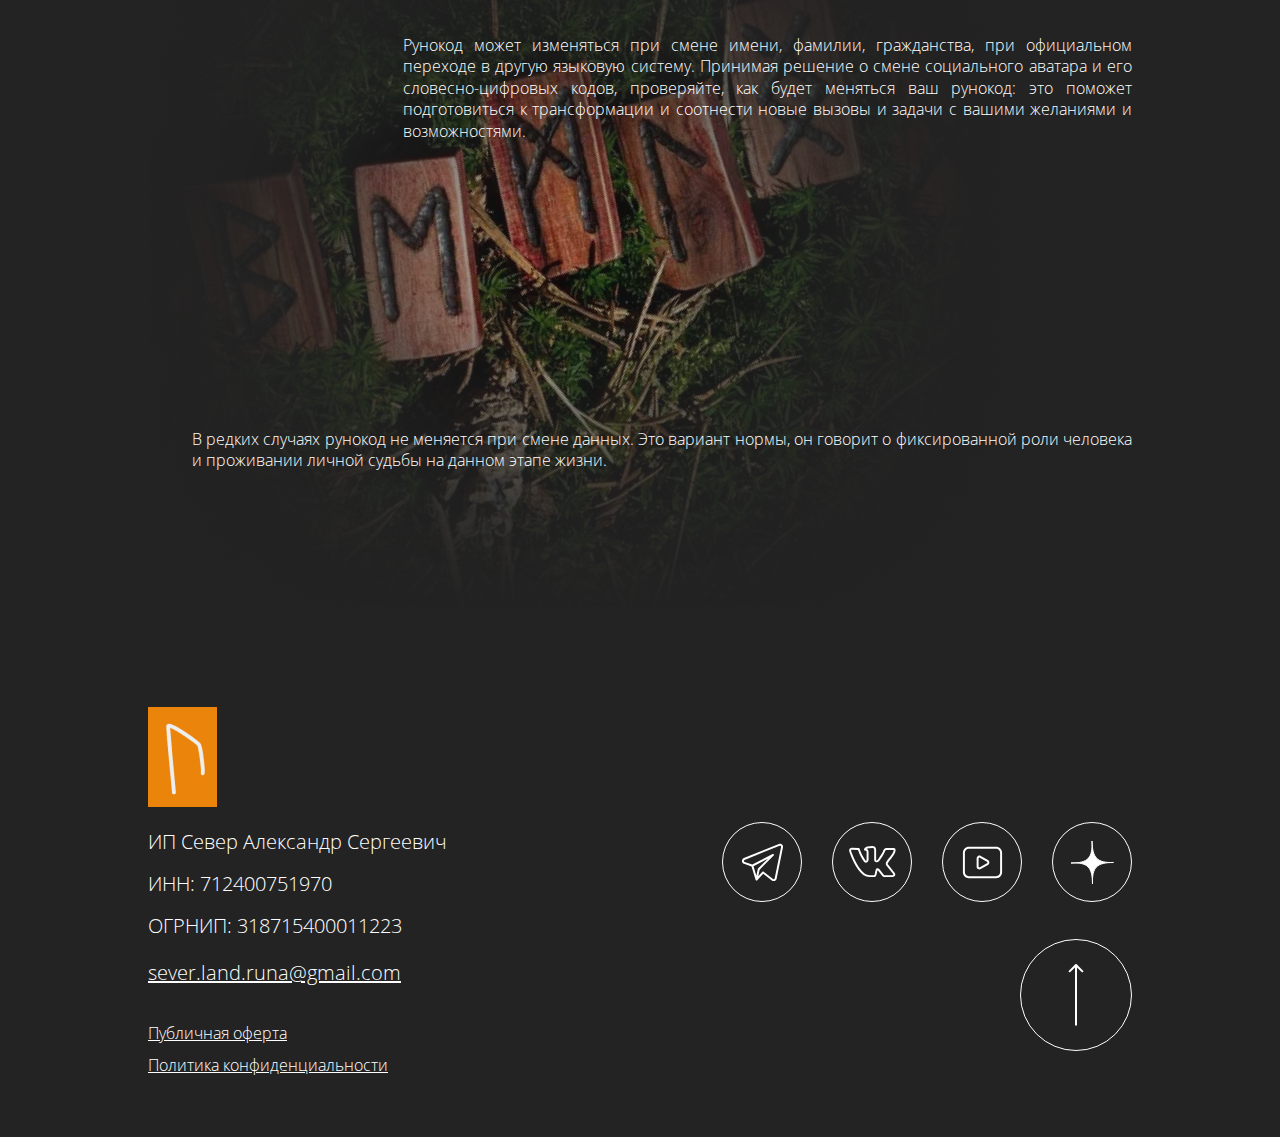
==== commit b039f3ec: "upd header" ====
--- a/index.html
+++ b/index.html
@@ -150,21 +150,21 @@
 					  </div>
 						<div id="runesWrapper" class="runes-wrapper">
 							<div class="runes-item">
-								<h4>Руна Судьбы:</h4>
+								<h4>Руна <br/>Судьбы:</h4>
 								<div id="essenceRune" class="runes-item-info"></div>
 							</div>
 							<div class="runes-item">
-								<h4>Руна Личности:</h4>
+								<h4>Руна <br/>Личности:</h4>
 								<div id="personalityRune" class="runes-item-info"></div>
 							</div>
 							<div class="runes-item">
-								<h4>Руна Успеха:</h4>
+								<h4>Руна <br/>Успеха:</h4>
 								<div id="goldenRune" class="runes-item-info"></div>
 							</div>
 						</div>
 
 						<div class="rune-video-player">
-							<iframe src="https://www.youtube.com/embed/qw1VFWuE-IA?si=dVlohnWeuxF30bO2" title="YouTube video player" frameborder="0" allow="accelerometer; autoplay; clipboard-write; encrypted-media; gyroscope; picture-in-picture; web-share" referrerpolicy="strict-origin-when-cross-origin" allowfullscreen></iframe>
+							<!-- <iframe src="https://www.youtube.com/embed/qw1VFWuE-IA?si=dVlohnWeuxF30bO2" title="YouTube video player" frameborder="0" allow="accelerometer; autoplay; clipboard-write; encrypted-media; gyroscope; picture-in-picture; web-share" referrerpolicy="strict-origin-when-cross-origin" allowfullscreen></iframe> -->
 							<!-- <button class="play"><img src="img/icons/play.png" alt="Play"></button> -->
 						</div>
 
--- a/css/app.css
+++ b/css/app.css
@@ -76,7 +76,12 @@
 }
 @media (min-width: 1280px) {
   body {
-    font-size: 27px;
+    font-size: 20px;
+  }
+}
+@media (max-width: 1280px) {
+  body {
+    font-size: 16px;
   }
 }
 @media (max-width: 640px) {
@@ -88,11 +93,11 @@
   text-align: justify;
 }
 body p:not(:last-child) {
-  margin-bottom: 20px;
+  margin-bottom: 15px;
 }
 @media (max-width: 640px) {
   body p:not(:last-child) {
-    margin-bottom: 15px;
+    margin-bottom: 10px;
   }
 }
 
@@ -359,72 +364,61 @@
 }
 
 .rune-header {
-  padding: calc(var(--index) * 2.2) 0;
-}
-@media (min-width: 1280px) {
+  padding: 40px 0 40px 0;
+}
+.rune-header .badge {
+  margin-bottom: 30px;
+}
+@media (max-width: 640px) {
+  .rune-header .badge {
+    margin-bottom: 15px;
+  }
+}
+@media (max-width: 768px) {
   .rune-header {
-    padding: 60px 0 40px 0;
-  }
-}
-.rune-header .badge {
-  margin-bottom: calc(var(--index) * 2);
-}
-@media (min-width: 1280px) {
-  .rune-header .badge {
-    margin-bottom: 30px;
+    padding: 30px 0 0px;
   }
 }
 .rune-header h1 {
-  font-size: 92px;
+  font-size: 80px;
   text-transform: uppercase;
-  line-height: 80px;
+  line-height: 1;
   font-family: var(--heading-font-family), sans-serif;
   font-weight: 400;
-  margin-bottom: 50px;
+  margin-bottom: 30px;
   display: block;
 }
 .rune-header h1 > span {
   display: block;
-  font-size: 80px;
+  font-size: 70px;
 }
 @media (max-width: 1280px) {
   .rune-header h1 > span {
     font-size: inherit;
   }
 }
-@media (max-width: 640px) {
-  .rune-header h1 > span {
-    display: -webkit-box;
-    display: -ms-flexbox;
-    display: flex;
-    -webkit-box-pack: end;
-        -ms-flex-pack: end;
-            justify-content: end;
-  }
-  .rune-header h1 > span span {
-    width: -webkit-min-content;
-    width: -moz-min-content;
-    width: min-content;
-  }
-}
 @media (max-width: 1280px) {
   .rune-header h1 {
-    font-size: calc(var(--index) * 3.62);
-    line-height: 1;
-    margin-bottom: calc(var(--index) * 2.75);
-  }
-}
-@media (max-width: 360px) {
+    font-size: 60px;
+  }
+}
+@media (max-width: 1024px) {
+  .rune-header h1 {
+    font-size: 40px;
+    margin-bottom: 20px;
+  }
+}
+@media (max-width: 640px) {
   .rune-header h1 {
     font-size: 30px;
   }
 }
 .rune-header-img {
-  margin-bottom: 90px;
-}
-@media (max-width: 1280px) {
+  margin-bottom: 40px;
+}
+@media (max-width: 768px) {
   .rune-header-img {
-    margin-bottom: calc(var(--index) * 5);
+    margin-bottom: 20px;
   }
 }
 .rune-header-img img {
@@ -434,7 +428,7 @@
 .rune-header-btn {
   position: absolute;
   right: 0;
-  bottom: -50px;
+  bottom: -20px;
   border: none;
   outline: none;
   color: var(--white-color);
@@ -442,6 +436,7 @@
   text-transform: uppercase;
   font-weight: bold;
   letter-spacing: 0.02em;
+  font-size: 16px;
   display: -webkit-inline-box;
   display: -ms-inline-flexbox;
   display: inline-flex;
@@ -451,8 +446,8 @@
   -webkit-box-pack: center;
       -ms-flex-pack: center;
           justify-content: center;
-  width: 282px;
-  height: 282px;
+  width: 180px;
+  height: 180px;
   border-radius: 100%;
   background-color: rgba(255, 255, 255, 0.27);
   -webkit-backdrop-filter: blur(16.85px);
@@ -465,13 +460,24 @@
 }
 @media (max-width: 1280px) {
   .rune-header-btn {
-    width: calc(var(--index) * 8.1);
-    height: calc(var(--index) * 8.1);
-  }
-}
-@media (max-width: 768px) {
+    width: 150px;
+    height: 150px;
+  }
+}
+@media (max-width: 1024px) {
   .rune-header-btn {
-    font-size: 10px;
+    width: 120px;
+    height: 120px;
+    font-size: 12px;
+  }
+}
+@media (max-width: 768px) {
+  .rune-header-btn {
+    width: 70px;
+    height: 70px;
+    font-size: 8px;
+    right: 10px;
+    bottom: 10px;
   }
 }
 .rune-header b {
@@ -866,6 +872,14 @@
   -webkit-box-direction: normal;
       -ms-flex-direction: column;
           flex-direction: column;
+}
+.runes-item br {
+  display: none;
+}
+@media (max-width: 640px) {
+  .runes-item br {
+    display: block;
+  }
 }
 .runes-item-info {
   -webkit-box-flex: 1;
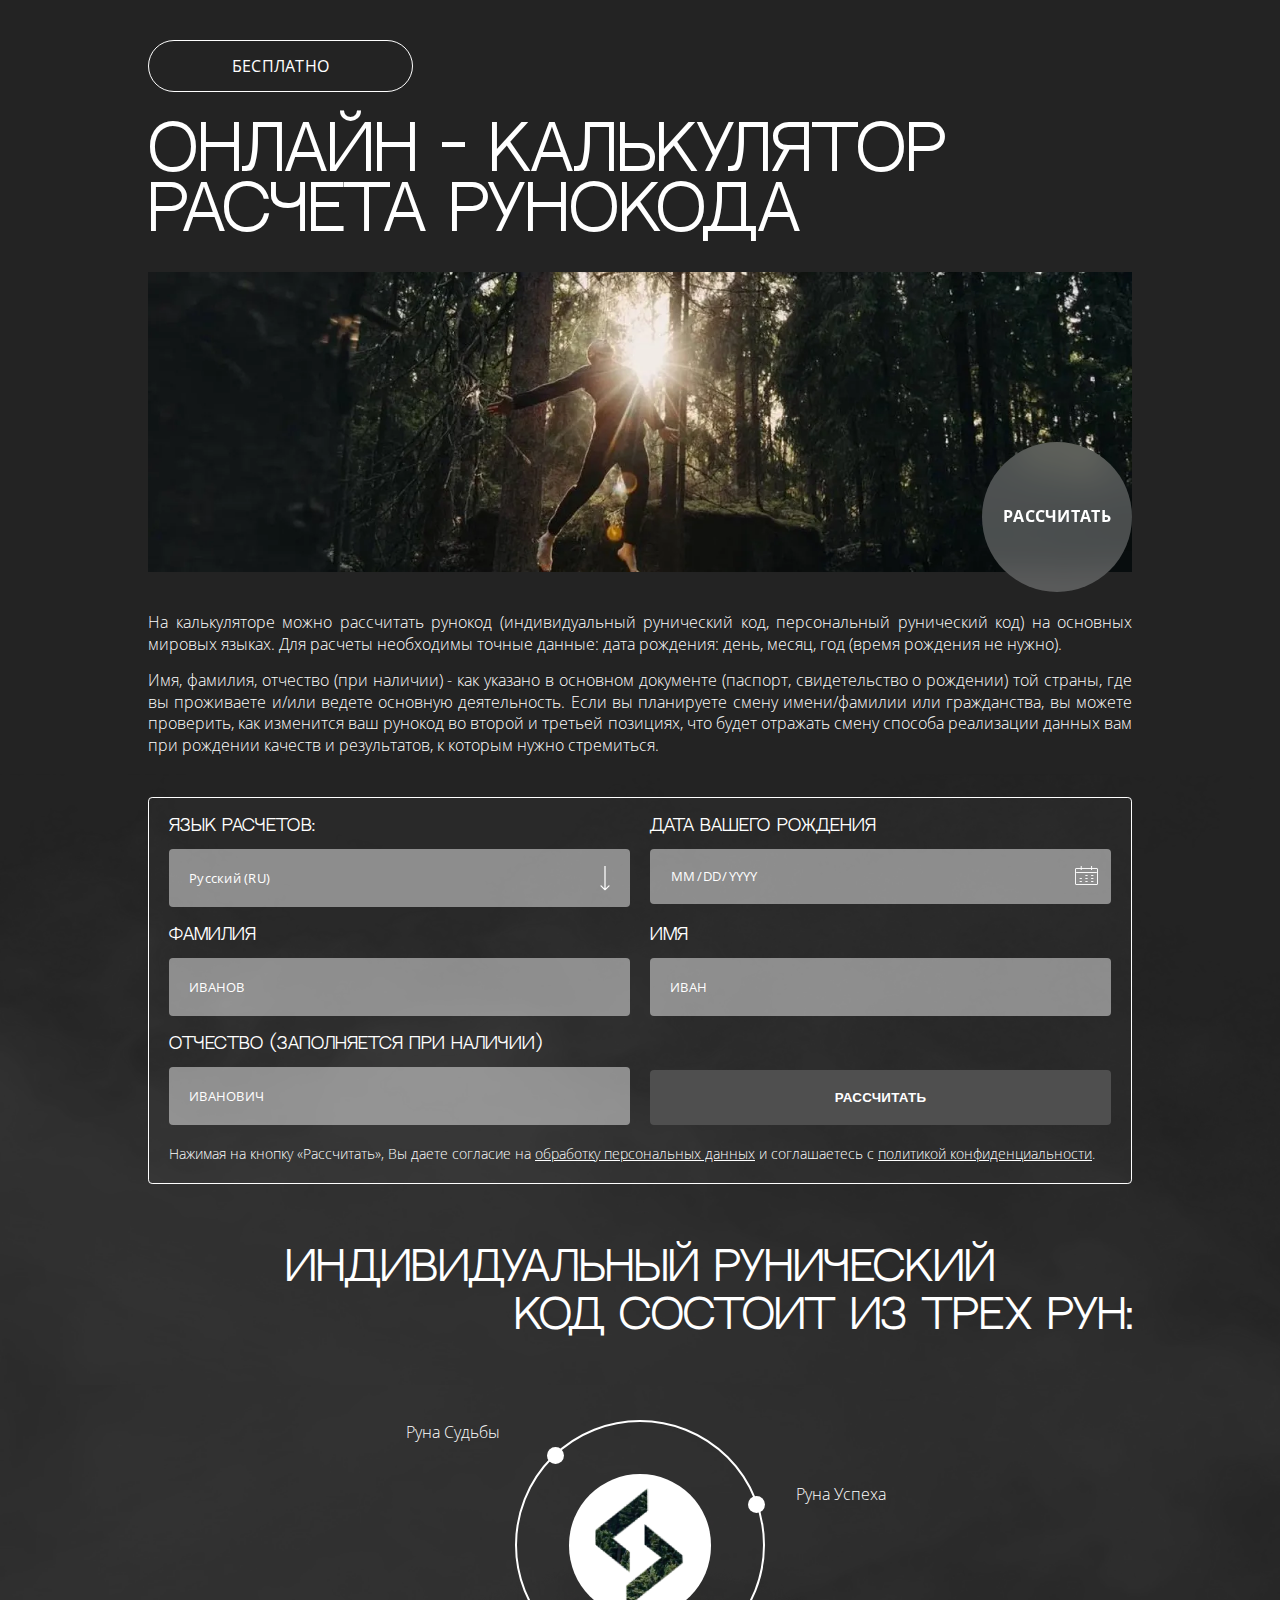
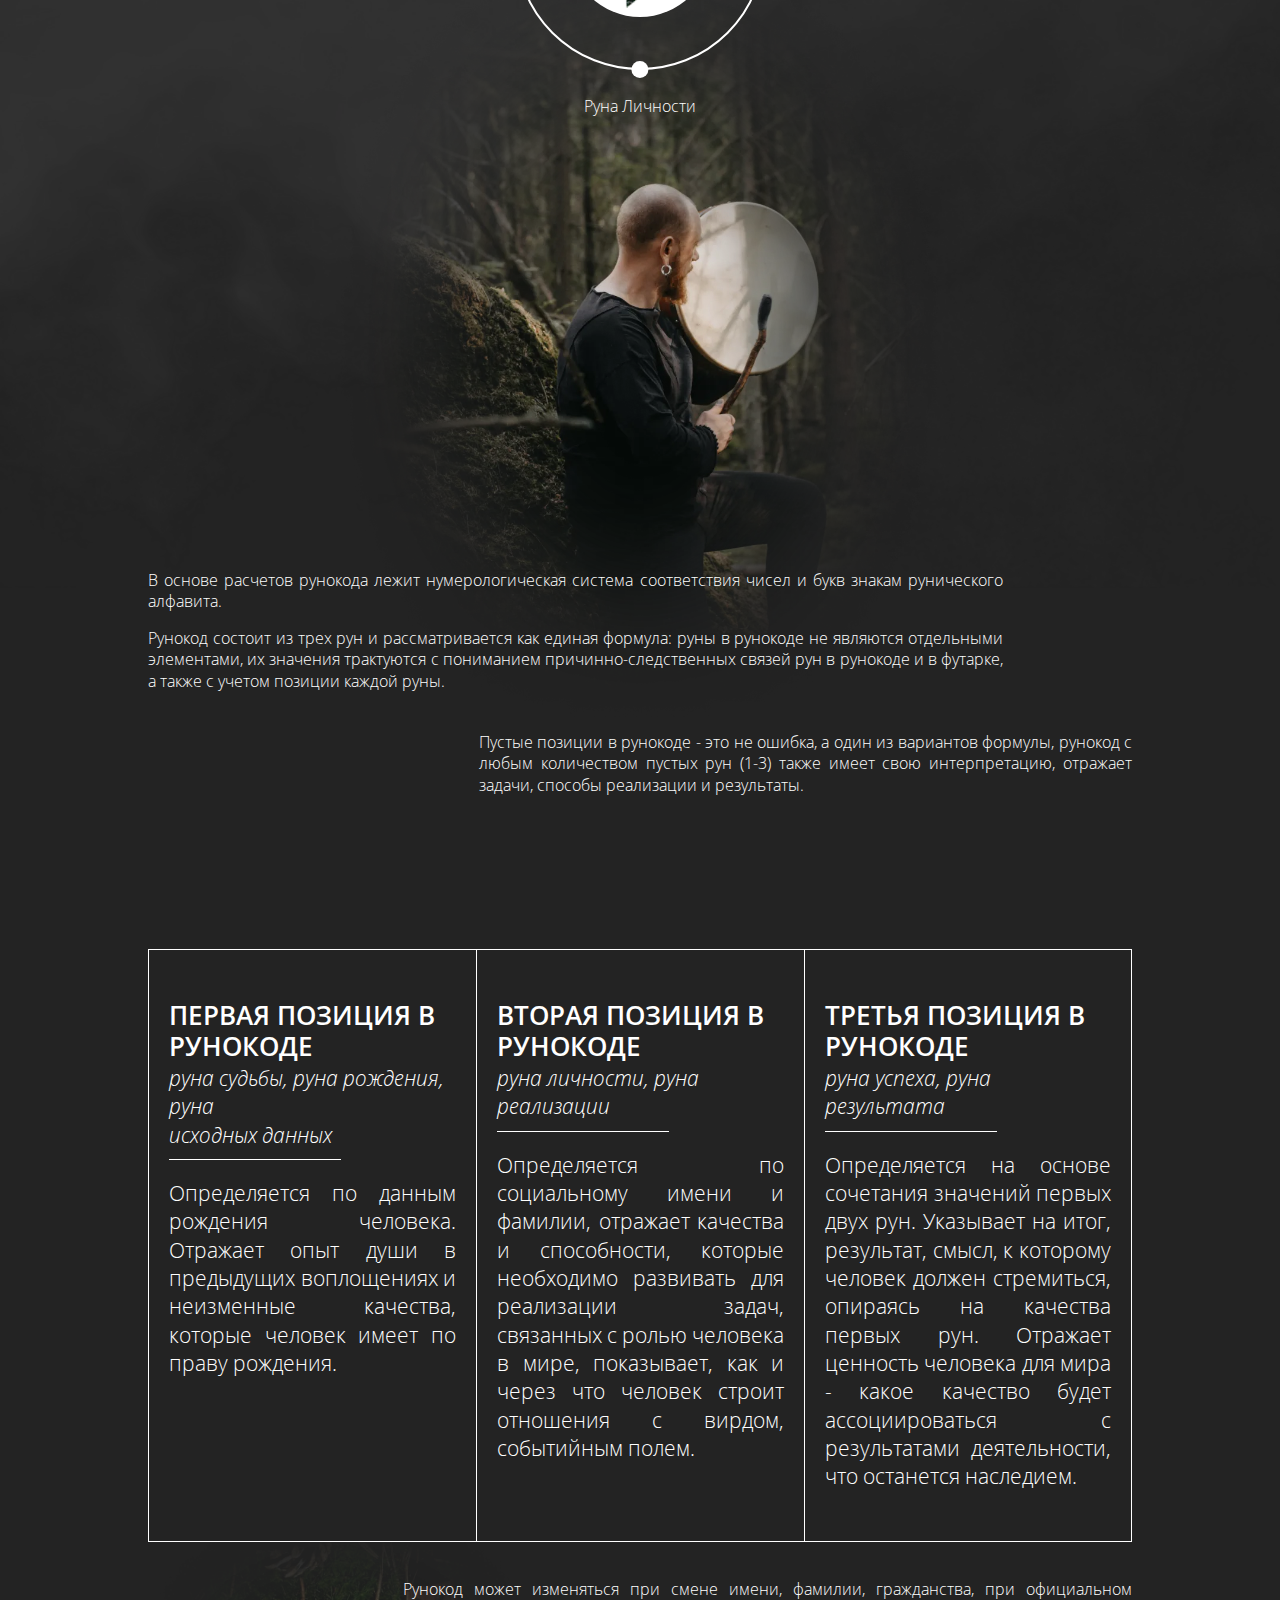
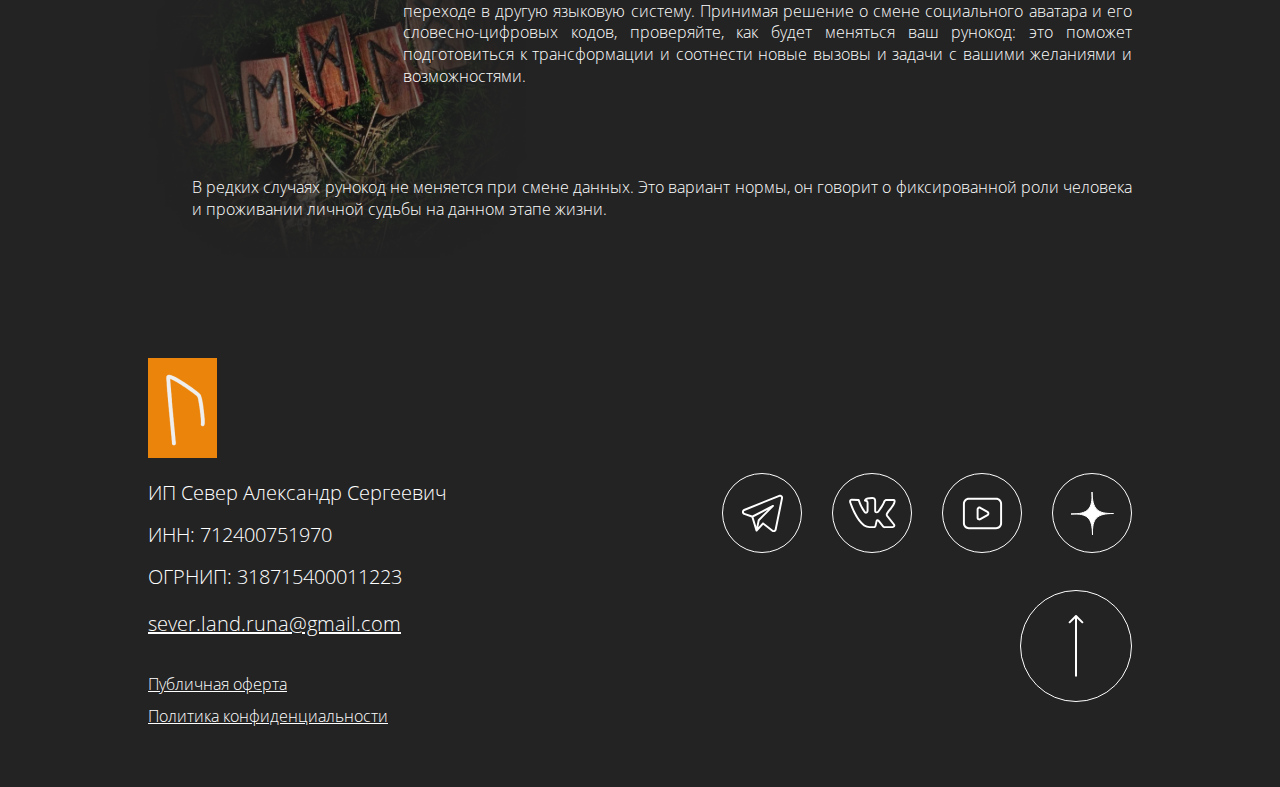
==== commit 9c4d757a: "fix adaptive" ====
--- a/index.html
+++ b/index.html
@@ -81,7 +81,7 @@
 							<p><span class="mobile-element">—</span> В основе расчетов рунокода лежит нумерологическая система соответствия чисел и букв знакам рунического алфавита.</p>
 							<p>Рунокод состоит из трех рун и рассматривается как единая формула: руны в рунокоде не являются отдельными элементами, их значения трактуются с пониманием причинно-следственных связей рун в рунокоде и в футарке, а также с учетом позиции каждой руны.</p>
 						</div>
-						<img src="img/man.webp" srcset="img/man@2x.webp 2x" alt="ALT">
+						<img src="img/man.webp" srcset="img/man@2x.webp 2x" class="rune-calc-section-with-img-bg" alt="ALT">
 						<div class="rune-calc-section-text-block last-text-block">
 							<p><span class="mobile-element">—</span> Пустые позиции в рунокоде - это не ошибка, а один из вариантов формулы, рунокод с любым количеством пустых рун (1-3) также имеет свою интерпретацию, отражает задачи, способы реализации и результаты.
 							</p>
@@ -164,7 +164,7 @@
 						</div>
 
 						<div class="rune-video-player">
-							<!-- <iframe src="https://www.youtube.com/embed/qw1VFWuE-IA?si=dVlohnWeuxF30bO2" title="YouTube video player" frameborder="0" allow="accelerometer; autoplay; clipboard-write; encrypted-media; gyroscope; picture-in-picture; web-share" referrerpolicy="strict-origin-when-cross-origin" allowfullscreen></iframe> -->
+							<iframe src="https://www.youtube.com/embed/qw1VFWuE-IA?si=dVlohnWeuxF30bO2" title="YouTube video player" frameborder="0" allow="accelerometer; autoplay; clipboard-write; encrypted-media; gyroscope; picture-in-picture; web-share" referrerpolicy="strict-origin-when-cross-origin" allowfullscreen></iframe>
 							<!-- <button class="play"><img src="img/icons/play.png" alt="Play"></button> -->
 						</div>
 
--- a/css/app.css
+++ b/css/app.css
@@ -150,14 +150,14 @@
   text-transform: uppercase;
   text-align: center;
   font-weight: normal;
-  font-size: calc(var(--index) * 1.3);
-  margin-bottom: calc(var(--index) * 2.3);
-}
-@media (min-width: 1280px) {
+  font-size: 40px;
+  line-height: 1.2;
+  margin-bottom: 80px;
+}
+@media (max-width: 768px) {
   section h2 {
-    font-size: 41px;
-    line-height: 50px;
-    margin-bottom: 128px;
+    font-size: 20px;
+    margin-bottom: 25px;
   }
 }
 @media (max-width: 640px) {
@@ -186,23 +186,15 @@
   letter-spacing: 0.02em;
   background-color: var(--gray-color);
   color: var(--white-color);
-  border-radius: 4.1162px;
   cursor: pointer;
   border: none;
-  border-radius: 4.1162px;
+  border-radius: 4px;
   -webkit-transition: all 0.25s ease-in-out;
   transition: all 0.25s ease-in-out;
-  font-size: calc(var(--index));
-  padding: calc(var(--index) * 1.2);
+  padding: 20px;
 }
 .btn:hover {
   background-color: var(--accent-color);
-}
-@media (min-width: 1280px) {
-  .btn {
-    padding: 36px 40px;
-    font-size: 27px;
-  }
 }
 @media (max-width: 640px) {
   .btn {
@@ -216,10 +208,10 @@
   font-weight: 400;
   letter-spacing: 0.02em;
   background: rgba(238, 238, 238, 0.51);
-  border-radius: 4.1162px;
+  border-radius: 4px;
   border: none;
-  padding: calc(var(--index) * 1.1) calc(var(--index));
-  font-size: calc(var(--index));
+  padding: 20px;
+  font-family: inherit;
 }
 input::-webkit-input-placeholder, select::-webkit-input-placeholder {
   color: var(--white-color);
@@ -237,17 +229,10 @@
 select::placeholder {
   color: var(--white-color);
 }
-@media (min-width: 1280px) {
+@media (max-width: 640px) {
   input,
   select {
-    font-size: 24px;
-    padding: 36px 40px;
-  }
-}
-@media (max-width: 640px) {
-  input,
-  select {
-    font-size: 10px;
+    padding: 15px;
   }
 }
 
@@ -274,38 +259,35 @@
 .custom-select::after {
   content: "";
   position: absolute;
-  height: calc(var(--index));
-  width: calc(var(--index) * 0.7);
+  height: 25px;
+  width: 10px;
   background-image: url(../img/icons/arrow-up.svg);
   background-size: cover;
   top: 50%;
-  right: calc(var(--index) * 2.4);
+  right: 20px;
   -webkit-transform: translateY(-50%) rotate(-180deg);
           transform: translateY(-50%) rotate(-180deg);
   z-index: 10;
 }
-@media (min-width: 1280px) {
+@media (max-width: 640px) {
   .custom-select::after {
-    right: 50px;
-    height: 34px;
-    width: 10px;
-  }
-}
-@media (max-width: 640px) {
-  .custom-select::after {
-    right: calc(var(--index) * 1.2);
+    width: 6px;
+    height: 20px;
+    right: 15px;
   }
 }
 
 [type=date] {
+  padding: 17.5px 20px;
   -webkit-appearance: none;
      -moz-appearance: none;
           appearance: none;
   background: rgba(238, 238, 238, 0.51) url(../img/icons/date-icon.svg) 97% 50% no-repeat;
-}
-@media (max-width: 1024px) {
+  background-size: 5%;
+}
+@media (max-width: 640px) {
   [type=date] {
-    background-size: 7%;
+    padding: 14px 15px;
   }
 }
 
@@ -364,7 +346,7 @@
 }
 
 .rune-header {
-  padding: 40px 0 40px 0;
+  padding: 40px 0 0;
 }
 .rune-header .badge {
   margin-bottom: 30px;
@@ -500,31 +482,36 @@
 }
 
 .rune-calc-form {
-  border: 1.37207px solid var(--white-color);
-  max-width: 95%;
-  margin: 0 auto calc(var(--index) * 1.3);
+  border: 1px solid var(--white-color);
+  margin-bottom: 60px;
   border-radius: 4.1162px;
-  display: -webkit-box;
-  display: -ms-flexbox;
-  display: flex;
-  -webkit-box-orient: vertical;
-  -webkit-box-direction: normal;
-      -ms-flex-direction: column;
-          flex-direction: column;
+  display: grid;
+  grid-template-columns: repeat(2, 1fr);
   background: rgba(252, 252, 252, 0.03);
-  padding: calc(var(--index) * 2.7) calc(var(--index) * 1.8);
-  gap: calc(var(--index) * 1.35);
-}
-@media (min-width: 1280px) {
+  padding: 40px;
+  gap: 25px;
+}
+@media (max-width: 1280px) {
   .rune-calc-form {
-    gap: 27px;
-    padding: 60px 90px;
-    margin-bottom: 80px;
+    padding: 20px;
+    gap: 20px;
+  }
+}
+@media (max-width: 1024px) {
+  .rune-calc-form {
+    display: -webkit-box;
+    display: -ms-flexbox;
+    display: flex;
+    -webkit-box-orient: vertical;
+    -webkit-box-direction: normal;
+        -ms-flex-direction: column;
+            flex-direction: column;
   }
 }
 @media (max-width: 768px) {
   .rune-calc-form {
     max-width: 100%;
+    gap: 15px;
   }
 }
 @media (max-width: 640px) {
@@ -536,20 +523,22 @@
   width: 100%;
 }
 .rune-calc-form .btn {
-  margin-top: calc(var(--index) * 2.2);
-}
-@media (min-width: 1280px) {
+  height: 55px;
+  margin-top: auto;
+}
+@media (max-width: 1024px) {
   .rune-calc-form .btn {
-    margin-top: 60px;
+    margin-top: 10px;
   }
 }
 .rune-calc-form .agree {
   font-weight: 300;
-  font-size: calc(var(--index) * 0.85);
-}
-@media (min-width: 1280px) {
+  font-size: 14px;
+  grid-column: span 2;
+}
+@media (max-width: 640px) {
   .rune-calc-form .agree {
-    font-size: 20px;
+    font-size: 12px;
   }
 }
 .rune-calc-form .agree a {
@@ -569,17 +558,28 @@
   -webkit-box-direction: normal;
       -ms-flex-direction: column;
           flex-direction: column;
-  gap: calc(var(--index) * 1.2);
-}
-@media (min-width: 1280px) {
+  gap: 15px;
+}
+@media (max-width: 1024px) {
   .rune-form-group {
-    gap: 25px;
+    gap: 10px;
   }
 }
 .rune-form-group label {
   text-transform: uppercase;
   font-family: var(--heading-font-family), sans-serif;
   line-height: 1;
+  font-size: 16px;
+}
+@media (max-width: 1024px) {
+  .rune-form-group label {
+    font-size: 14px;
+  }
+}
+@media (max-width: 640px) {
+  .rune-form-group label {
+    font-size: 12px;
+  }
 }
 
 .rune-calc-section-with-img {
@@ -593,6 +593,15 @@
     -webkit-transform: translateY(0);
             transform: translateY(0);
     margin-top: 17%;
+  }
+}
+.rune-calc-section-with-img-bg {
+  max-width: 600px;
+  width: 100%;
+}
+@media (max-width: 768px) {
+  .rune-calc-section-with-img-bg {
+    max-width: 60%;
   }
 }
 
@@ -785,6 +794,14 @@
       -ms-flex-pack: justify;
           justify-content: space-between;
   position: relative;
+}
+.rune-calc-section-descr-end img {
+  max-width: 40%;
+}
+@media (max-width: 1024px) {
+  .rune-calc-section-descr-end img {
+    max-width: 100%;
+  }
 }
 @media (max-width: 768px) {
   .rune-calc-section-descr-end {
@@ -876,7 +893,7 @@
 .runes-item br {
   display: none;
 }
-@media (max-width: 640px) {
+@media (max-width: 768px) {
   .runes-item br {
     display: block;
   }
@@ -899,13 +916,18 @@
 .runes-item h4 {
   font-weight: 600;
   text-transform: uppercase;
-  font-size: calc(var(--index) * 1.3);
+  font-size: 32px;
   line-height: 1.2;
-  margin-bottom: 30px;
-}
-@media (min-width: 1280px) {
+  margin-bottom: 20px;
+}
+@media (max-width: 1280px) {
   .runes-item h4 {
-    font-size: 40px;
+    font-size: 24px;
+  }
+}
+@media (max-width: 768px) {
+  .runes-item h4 {
+    font-size: 20px;
   }
 }
 @media (max-width: 640px) {
@@ -930,12 +952,12 @@
 }
 .runes-item h5 {
   font-weight: 300;
-  margin-bottom: 15px;
-  font-size: calc(var(--index) * 1.3);
-}
-@media (min-width: 1280px) {
+  margin-bottom: 10px;
+  font-size: 28px;
+}
+@media (max-width: 1024px) {
   .runes-item h5 {
-    font-size: 48px;
+    font-size: 20px;
   }
 }
 @media (max-width: 768px) {
@@ -956,7 +978,6 @@
   }
 }
 .runes-item small {
-  font-size: 27px;
   font-weight: 300;
 }
 @media (max-width: 1024px) {
@@ -1031,8 +1052,8 @@
 }
 @media (min-width: 1280px) {
   .circle {
-    width: 383px;
-    height: 383px;
+    width: 250px;
+    height: 250px;
   }
 }
 .circle-wrapper {
@@ -1058,6 +1079,7 @@
   width: -moz-fit-content;
   width: fit-content;
   white-space: nowrap;
+  font-size: 16px;
 }
 @media (max-width: 768px) {
   .circle .label {
